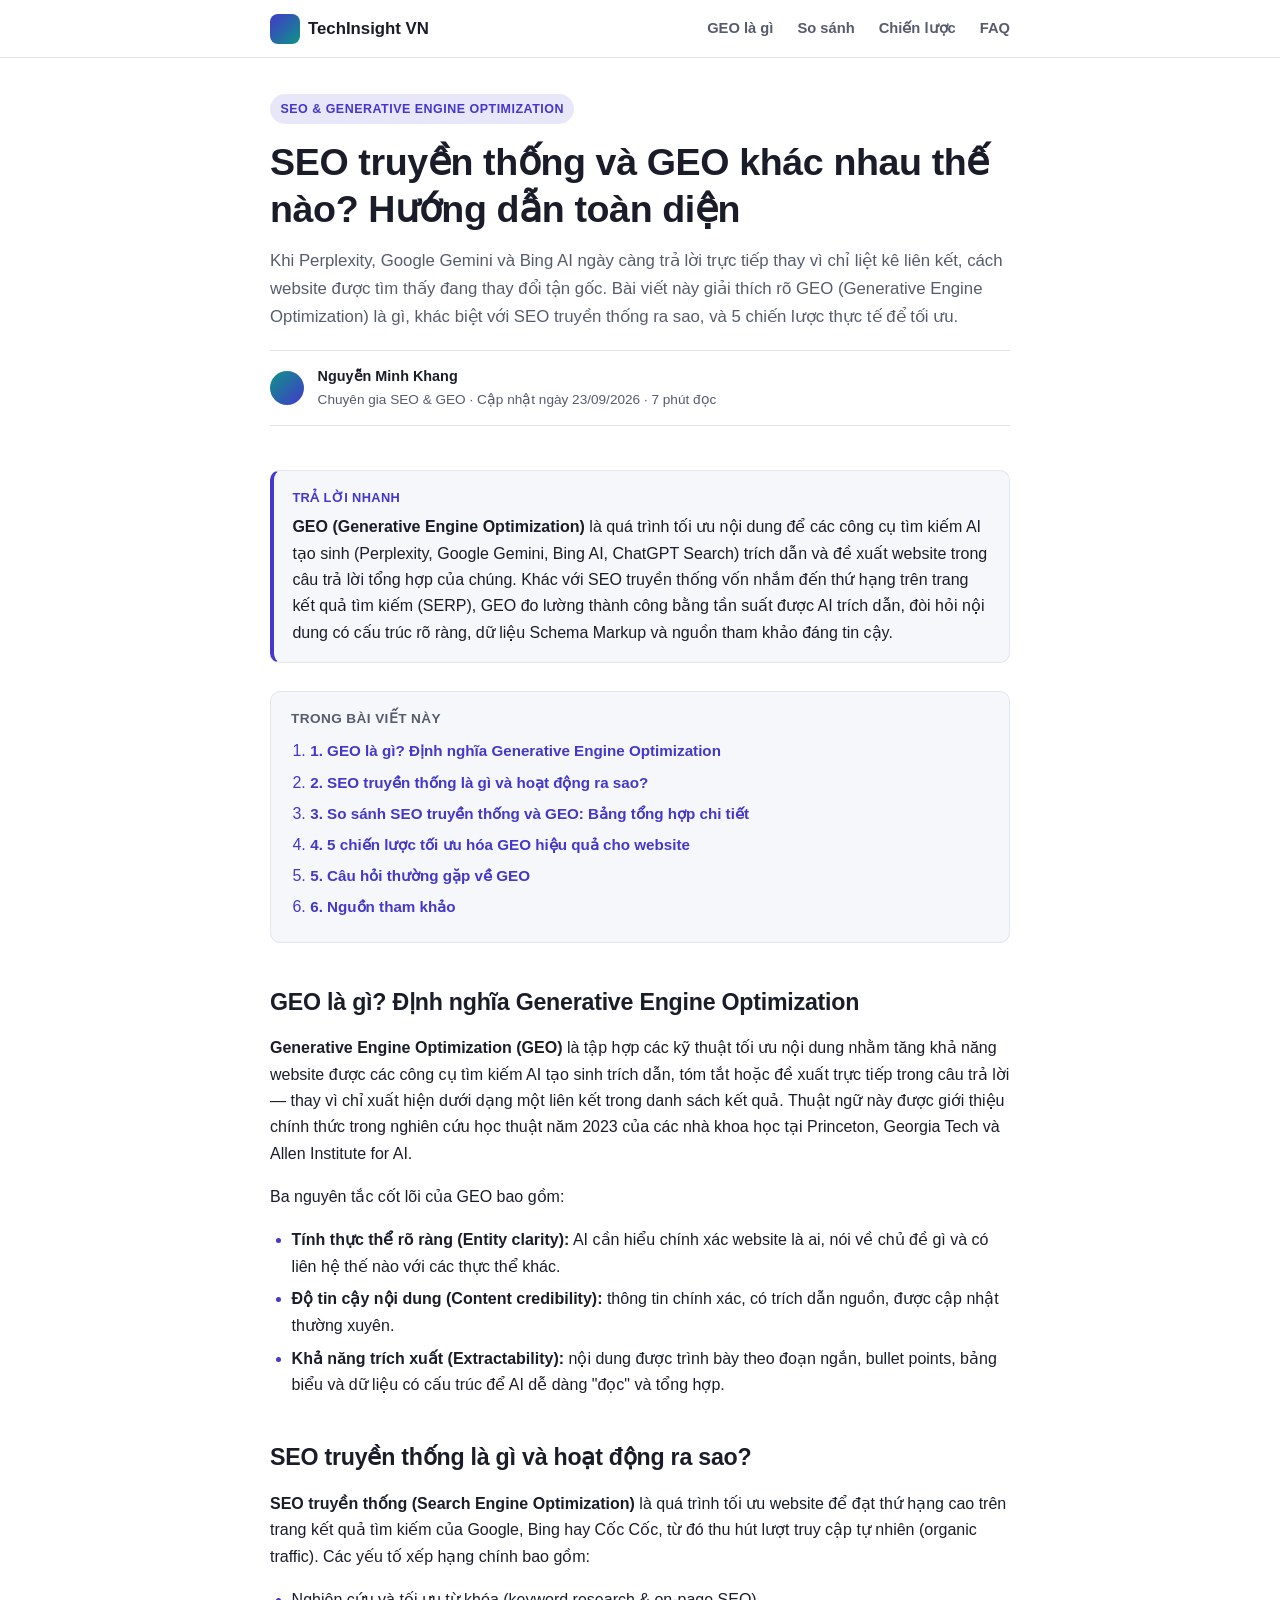
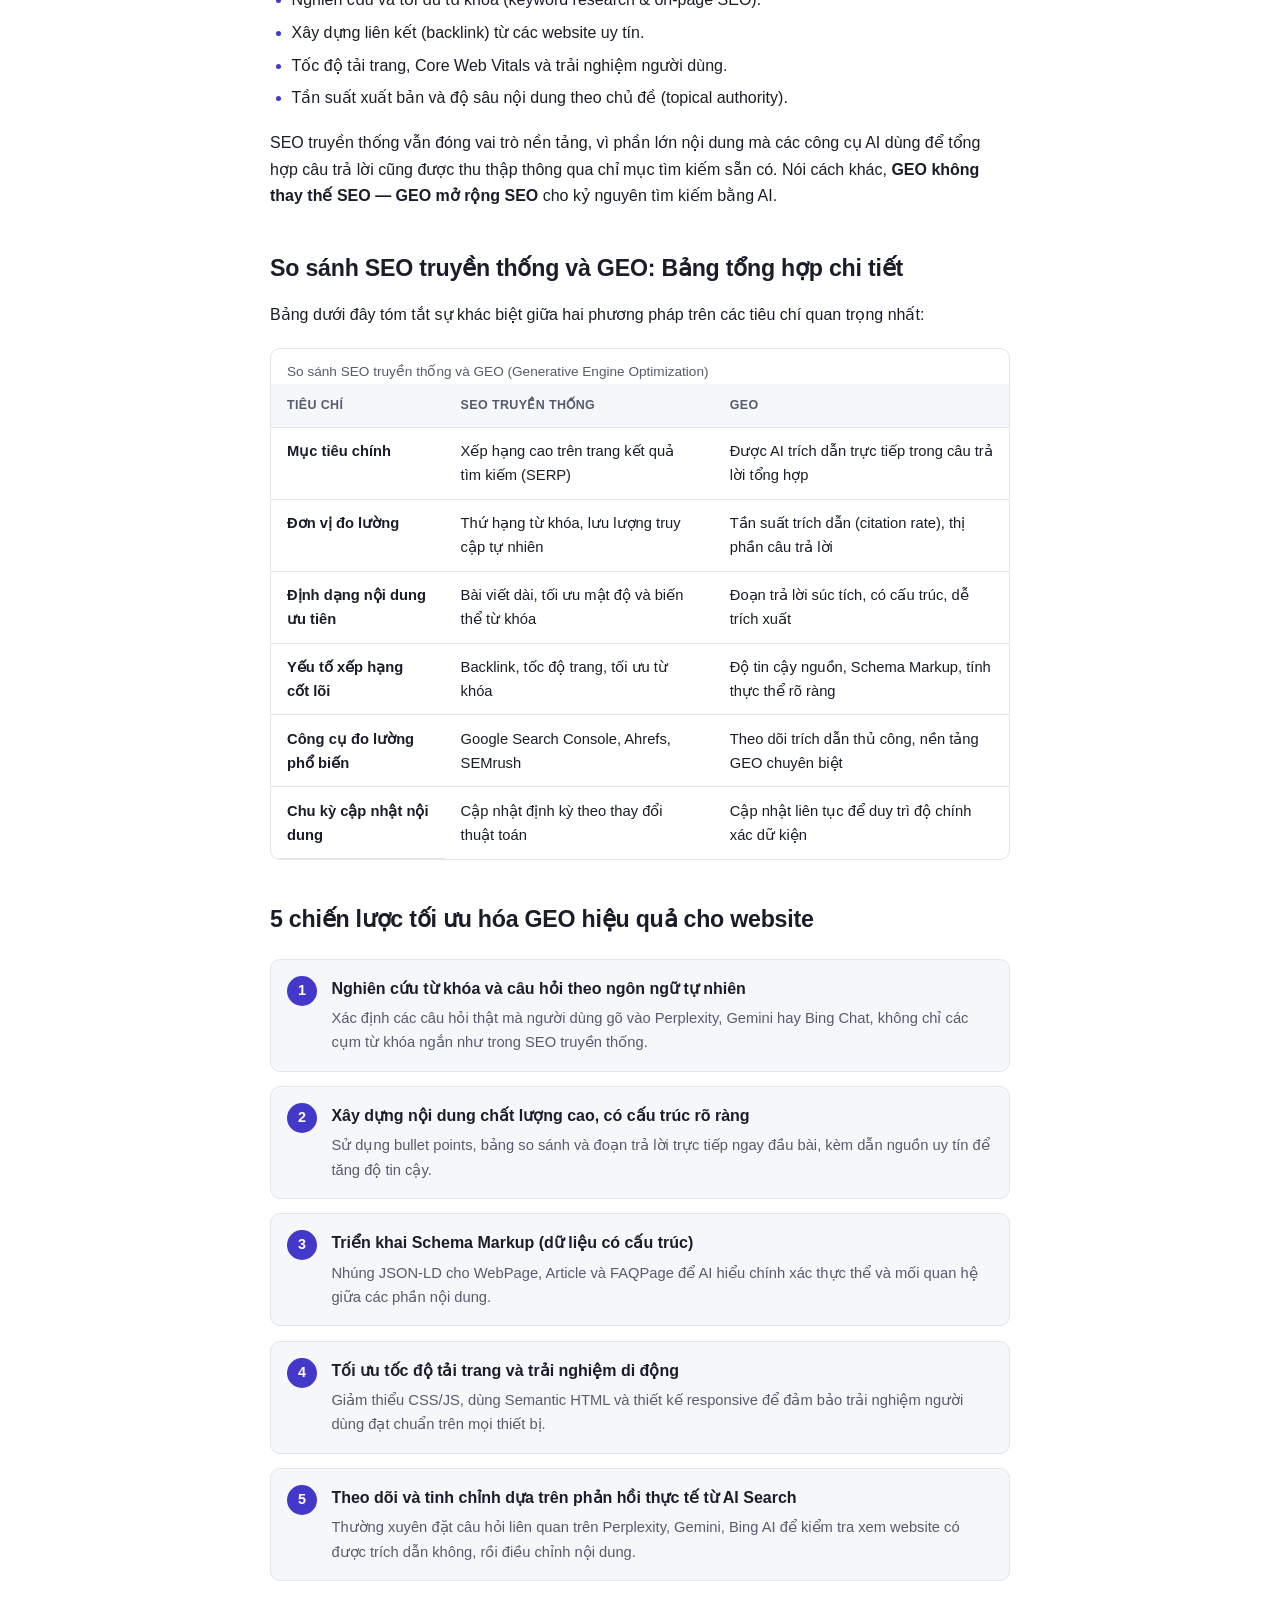
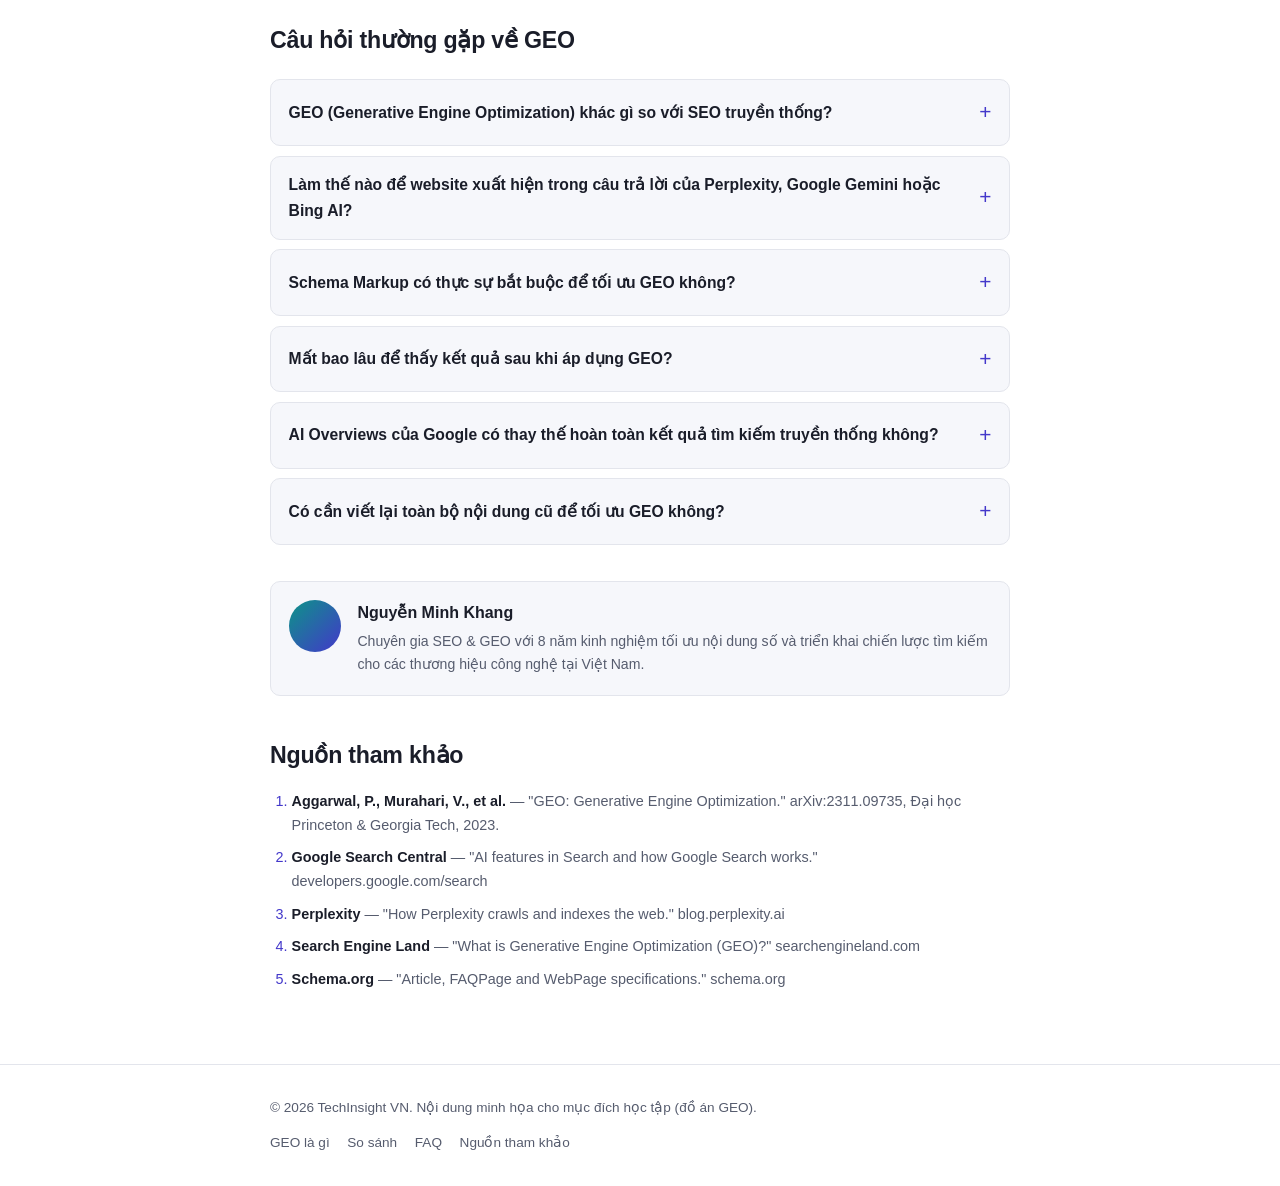
==== index.html @ 2c38b17e "Add GEO-optimized landing page comparing traditional SEO vs GEO Static HTML/CSS/JS blog page with We" ====
<!doctype html>
<html lang="vi">
<head>
<meta charset="UTF-8" />
<meta name="viewport" content="width=device-width, initial-scale=1" />
<title>SEO truyền thống và GEO khác nhau thế nào? Hướng dẫn toàn diện | TechInsight VN</title>
<meta name="description" content="Phân biệt SEO truyền thống và GEO (Generative Engine Optimization): định nghĩa, bảng so sánh chi tiết, 5 chiến lược tối ưu để website được Perplexity, Google Gemini và Bing AI trích dẫn." />
<link rel="canonical" href="https://your-domain.example/" />
<meta name="robots" content="index, follow, max-image-preview:large" />
<meta name="author" content="Nguyễn Minh Khang" />

<!-- Open Graph / Social -->
<meta property="og:type" content="article" />
<meta property="og:title" content="SEO truyền thống và GEO khác nhau thế nào? Hướng dẫn toàn diện" />
<meta property="og:description" content="Định nghĩa GEO, bảng so sánh với SEO truyền thống và 5 chiến lược tối ưu để AI Search trích dẫn website của bạn." />
<meta property="og:url" content="https://your-domain.example/" />
<meta property="og:site_name" content="TechInsight VN" />
<meta property="og:locale" content="vi_VN" />
<meta name="twitter:card" content="summary_large_image" />

<link rel="icon" href="data:image/svg+xml,%3Csvg xmlns='http://www.w3.org/2000/svg' viewBox='0 0 32 32'%3E%3Crect width='32' height='32' rx='8' fill='%234338ca'/%3E%3Ctext x='16' y='22' font-size='16' font-family='Arial' fill='white' text-anchor='middle'%3EG%3C/text%3E%3C/svg%3E" />
<link rel="stylesheet" href="css/style.css" />

<!-- ============================================================
     JSON-LD Structured Data — WebPage + Article + FAQPage
     Giúp AI Search (Perplexity, Gemini, Bing AI) hiểu rõ thực thể
     (Entity) và mối quan hệ giữa các nội dung trên trang.
     ============================================================ -->
<script type="application/ld+json">
{
  "@context": "https://schema.org",
  "@graph": [
    {
      "@type": "WebSite",
      "@id": "https://your-domain.example/#website",
      "url": "https://your-domain.example/",
      "name": "TechInsight VN",
      "inLanguage": "vi-VN"
    },
    {
      "@type": "Organization",
      "@id": "https://your-domain.example/#organization",
      "name": "TechInsight VN",
      "url": "https://your-domain.example/",
      "logo": {
        "@type": "ImageObject",
        "url": "https://your-domain.example/favicon.svg"
      }
    },
    {
      "@type": "Person",
      "@id": "https://your-domain.example/#author-nguyenminhkhang",
      "name": "Nguyễn Minh Khang",
      "jobTitle": "Chuyên gia SEO & GEO",
      "description": "8 năm kinh nghiệm tối ưu nội dung số và triển khai chiến lược tìm kiếm cho các thương hiệu công nghệ tại Việt Nam."
    },
    {
      "@type": "WebPage",
      "@id": "https://your-domain.example/#webpage",
      "url": "https://your-domain.example/",
      "name": "SEO truyền thống và GEO khác nhau thế nào? Hướng dẫn toàn diện",
      "description": "Phân biệt SEO truyền thống và GEO (Generative Engine Optimization): định nghĩa, bảng so sánh chi tiết, 5 chiến lược tối ưu để website được AI Search trích dẫn.",
      "isPartOf": { "@id": "https://your-domain.example/#website" },
      "primaryImageOfPage": { "@id": "https://your-domain.example/#hero-image" },
      "datePublished": "2026-09-23",
      "dateModified": "2026-09-23",
      "inLanguage": "vi-VN",
      "breadcrumb": { "@id": "https://your-domain.example/#breadcrumb" }
    },
    {
      "@type": "BreadcrumbList",
      "@id": "https://your-domain.example/#breadcrumb",
      "itemListElement": [
        {
          "@type": "ListItem",
          "position": 1,
          "name": "Trang chủ",
          "item": "https://your-domain.example/"
        },
        {
          "@type": "ListItem",
          "position": 2,
          "name": "Blog",
          "item": "https://your-domain.example/#blog"
        },
        {
          "@type": "ListItem",
          "position": 3,
          "name": "SEO truyền thống và GEO khác nhau thế nào?"
        }
      ]
    },
    {
      "@type": "Article",
      "@id": "https://your-domain.example/#article",
      "headline": "SEO truyền thống và GEO khác nhau thế nào? Hướng dẫn toàn diện",
      "description": "Phân biệt SEO truyền thống và GEO (Generative Engine Optimization): định nghĩa, bảng so sánh chi tiết, 5 chiến lược tối ưu để website được AI Search trích dẫn.",
      "articleSection": "SEO & Generative Engine Optimization",
      "wordCount": 1450,
      "datePublished": "2026-09-23",
      "dateModified": "2026-09-23",
      "inLanguage": "vi-VN",
      "mainEntityOfPage": { "@id": "https://your-domain.example/#webpage" },
      "author": { "@id": "https://your-domain.example/#author-nguyenminhkhang" },
      "publisher": { "@id": "https://your-domain.example/#organization" },
      "keywords": [
        "GEO là gì",
        "Generative Engine Optimization",
        "SEO truyền thống",
        "tối ưu hóa AI Search",
        "Perplexity SEO",
        "Google Gemini",
        "Bing AI",
        "Schema Markup"
      ]
    },
    {
      "@type": "FAQPage",
      "@id": "https://your-domain.example/#faq",
      "mainEntity": [
        {
          "@type": "Question",
          "name": "GEO (Generative Engine Optimization) khác gì so với SEO truyền thống?",
          "acceptedAnswer": {
            "@type": "Answer",
            "text": "SEO truyền thống tối ưu để website xếp hạng cao trên trang kết quả tìm kiếm (SERP) và thu hút lượt click, trong khi GEO tối ưu để nội dung được các công cụ AI như Perplexity, Google Gemini hay Bing AI trích dẫn trực tiếp trong câu trả lời tổng hợp. GEO chú trọng vào độ chính xác, tính thực thể (Entity) rõ ràng, dữ liệu có cấu trúc (Schema Markup) và khả năng được trích xuất theo từng đoạn nội dung, thay vì chỉ tối ưu từ khóa và backlink như SEO truyền thống."
          }
        },
        {
          "@type": "Question",
          "name": "Làm thế nào để website xuất hiện trong câu trả lời của Perplexity, Google Gemini hoặc Bing AI?",
          "acceptedAnswer": {
            "@type": "Answer",
            "text": "Để được AI Search trích dẫn, website cần: (1) viết nội dung trả lời trực tiếp câu hỏi ngay từ đoạn đầu, (2) cấu trúc dữ liệu bằng Schema Markup (JSON-LD) như Article và FAQPage, (3) trình bày thông tin rõ ràng bằng bullet points và bảng so sánh, (4) trích dẫn nguồn uy tín để tăng độ tin cậy, và (5) cho phép các bot AI như GPTBot, PerplexityBot, ClaudeBot thu thập dữ liệu thông qua tệp robots.txt."
          }
        },
        {
          "@type": "Question",
          "name": "Schema Markup có thực sự bắt buộc để tối ưu GEO không?",
          "acceptedAnswer": {
            "@type": "Answer",
            "text": "Schema Markup không phải là điều kiện bắt buộc tuyệt đối, nhưng gần như không thể thiếu trong thực tế. Dữ liệu có cấu trúc giúp AI hiểu chính xác thực thể (Entity), mối quan hệ giữa các phần nội dung và ngữ cảnh của trang, từ đó tăng đáng kể khả năng nội dung được trích xuất chính xác và trích dẫn đúng nguồn."
          }
        },
        {
          "@type": "Question",
          "name": "Mất bao lâu để thấy kết quả sau khi áp dụng GEO?",
          "acceptedAnswer": {
            "@type": "Answer",
            "text": "Thời gian thấy kết quả phụ thuộc vào tần suất crawl của từng công cụ AI, thường dao động từ vài ngày đến vài tuần đối với các trang mới triển khai Schema Markup và nội dung có cấu trúc. Khác với SEO truyền thống vốn cần nhiều tháng để lên thứ hạng, một số công cụ AI Search có thể phản ánh nội dung mới nhanh hơn nếu trang được crawl thường xuyên và có độ tin cậy cao."
          }
        },
        {
          "@type": "Question",
          "name": "AI Overviews của Google có thay thế hoàn toàn kết quả tìm kiếm truyền thống không?",
          "acceptedAnswer": {
            "@type": "Answer",
            "text": "Chưa hoàn toàn. AI Overviews hiển thị câu trả lời tổng hợp ở đầu trang kết quả nhưng vẫn giữ danh sách kết quả tìm kiếm truyền thống bên dưới. Vì vậy, chiến lược tối ưu bền vững nhất hiện nay là kết hợp song song cả SEO truyền thống và GEO, thay vì chỉ tập trung vào một phương pháp duy nhất."
          }
        },
        {
          "@type": "Question",
          "name": "Có cần viết lại toàn bộ nội dung cũ để tối ưu GEO không?",
          "acceptedAnswer": {
            "@type": "Answer",
            "text": "Không nhất thiết phải viết lại toàn bộ. Bước đầu tiên nên là bổ sung Schema Markup, chèn đoạn trả lời trực tiếp (answer-first paragraph) ngay sau tiêu đề, và cấu trúc lại nội dung bằng bullet points, bảng biểu và phần Nguồn tham khảo. Việc viết lại toàn diện chỉ cần thiết với những bài viết thiếu dữ kiện cụ thể hoặc không có nguồn trích dẫn rõ ràng."
          }
        }
      ]
    }
  ]
}
</script>
</head>
<body>
<a class="skip-link" href="#main-content">Bỏ qua để đến nội dung chính</a>
<div class="progress-bar" aria-hidden="true"></div>

<header class="site-header">
  <div class="wrap">
    <a class="brand" href="#top">
      <span class="brand-mark" aria-hidden="true"></span>
      TechInsight VN
    </a>
    <nav class="site-nav" aria-label="Điều hướng chính">
      <a href="#geo-la-gi">GEO là gì</a>
      <a href="#so-sanh">So sánh</a>
      <a href="#chien-luoc">Chiến lược</a>
      <a href="#faq">FAQ</a>
    </nav>
  </div>
</header>

<main id="main-content">
  <div class="wrap">
    <article id="top">
      <header class="article-hero">
        <span class="eyebrow">SEO &amp; Generative Engine Optimization</span>
        <h1>SEO truyền thống và GEO khác nhau thế nào? Hướng dẫn toàn diện</h1>
        <p class="deck">
          Khi Perplexity, Google Gemini và Bing AI ngày càng trả lời trực tiếp thay vì chỉ liệt kê
          liên kết, cách website được tìm thấy đang thay đổi tận gốc. Bài viết này giải thích rõ
          GEO (Generative Engine Optimization) là gì, khác biệt với SEO truyền thống ra sao, và 5
          chiến lược thực tế để tối ưu.
        </p>
        <div class="meta-row">
          <span class="avatar" aria-hidden="true"></span>
          <span class="meta-author">
            <strong>Nguyễn Minh Khang</strong>
            Chuyên gia SEO &amp; GEO · Cập nhật ngày 23/09/2026 · 7 phút đọc
          </span>
        </div>
      </header>

      <div class="answer-box">
        <span class="answer-label">Trả lời nhanh</span>
        <p>
          <strong>GEO (Generative Engine Optimization)</strong> là quá trình tối ưu nội dung để
          các công cụ tìm kiếm AI tạo sinh (Perplexity, Google Gemini, Bing AI, ChatGPT Search)
          trích dẫn và đề xuất website trong câu trả lời tổng hợp của chúng. Khác với SEO truyền
          thống vốn nhắm đến thứ hạng trên trang kết quả tìm kiếm (SERP), GEO đo lường thành công
          bằng tần suất được AI trích dẫn, đòi hỏi nội dung có cấu trúc rõ ràng, dữ liệu Schema
          Markup và nguồn tham khảo đáng tin cậy.
        </p>
      </div>

      <nav class="toc" aria-label="Mục lục bài viết">
        <p>Trong bài viết này</p>
        <ol>
          <li><a href="#geo-la-gi">1. GEO là gì? Định nghĩa Generative Engine Optimization</a></li>
          <li><a href="#seo-truyen-thong">2. SEO truyền thống là gì và hoạt động ra sao?</a></li>
          <li><a href="#so-sanh">3. So sánh SEO truyền thống và GEO: Bảng tổng hợp chi tiết</a></li>
          <li><a href="#chien-luoc">4. 5 chiến lược tối ưu hóa GEO hiệu quả cho website</a></li>
          <li><a href="#faq">5. Câu hỏi thường gặp về GEO</a></li>
          <li><a href="#nguon-tham-khao">6. Nguồn tham khảo</a></li>
        </ol>
      </nav>

      <section id="geo-la-gi">
        <h2>GEO là gì? Định nghĩa Generative Engine Optimization</h2>
        <p>
          <strong>Generative Engine Optimization (GEO)</strong> là tập hợp các kỹ thuật tối ưu nội
          dung nhằm tăng khả năng website được các công cụ tìm kiếm AI tạo sinh trích dẫn, tóm tắt
          hoặc đề xuất trực tiếp trong câu trả lời — thay vì chỉ xuất hiện dưới dạng một liên kết
          trong danh sách kết quả. Thuật ngữ này được giới thiệu chính thức trong nghiên cứu học
          thuật năm 2023 của các nhà khoa học tại Princeton, Georgia Tech và Allen Institute for
          AI.
        </p>
        <p>Ba nguyên tắc cốt lõi của GEO bao gồm:</p>
        <ul>
          <li>
            <strong>Tính thực thể rõ ràng (Entity clarity):</strong> AI cần hiểu chính xác website
            là ai, nói về chủ đề gì và có liên hệ thế nào với các thực thể khác.
          </li>
          <li>
            <strong>Độ tin cậy nội dung (Content credibility):</strong> thông tin chính xác, có
            trích dẫn nguồn, được cập nhật thường xuyên.
          </li>
          <li>
            <strong>Khả năng trích xuất (Extractability):</strong> nội dung được trình bày theo
            đoạn ngắn, bullet points, bảng biểu và dữ liệu có cấu trúc để AI dễ dàng "đọc" và tổng
            hợp.
          </li>
        </ul>
      </section>

      <section id="seo-truyen-thong">
        <h2>SEO truyền thống là gì và hoạt động ra sao?</h2>
        <p>
          <strong>SEO truyền thống (Search Engine Optimization)</strong> là quá trình tối ưu
          website để đạt thứ hạng cao trên trang kết quả tìm kiếm của Google, Bing hay Cốc Cốc,
          từ đó thu hút lượt truy cập tự nhiên (organic traffic). Các yếu tố xếp hạng chính bao
          gồm:
        </p>
        <ul>
          <li>Nghiên cứu và tối ưu từ khóa (keyword research &amp; on-page SEO).</li>
          <li>Xây dựng liên kết (backlink) từ các website uy tín.</li>
          <li>Tốc độ tải trang, Core Web Vitals và trải nghiệm người dùng.</li>
          <li>Tần suất xuất bản và độ sâu nội dung theo chủ đề (topical authority).</li>
        </ul>
        <p>
          SEO truyền thống vẫn đóng vai trò nền tảng, vì phần lớn nội dung mà các công cụ AI dùng
          để tổng hợp câu trả lời cũng được thu thập thông qua chỉ mục tìm kiếm sẵn có. Nói cách
          khác, <strong>GEO không thay thế SEO — GEO mở rộng SEO</strong> cho kỷ nguyên tìm kiếm
          bằng AI.
        </p>
      </section>

      <section id="so-sanh">
        <h2>So sánh SEO truyền thống và GEO: Bảng tổng hợp chi tiết</h2>
        <p>Bảng dưới đây tóm tắt sự khác biệt giữa hai phương pháp trên các tiêu chí quan trọng nhất:</p>
        <div class="table-wrap">
          <table>
            <caption>So sánh SEO truyền thống và GEO (Generative Engine Optimization)</caption>
            <thead>
              <tr>
                <th scope="col">Tiêu chí</th>
                <th scope="col">SEO truyền thống</th>
                <th scope="col">GEO</th>
              </tr>
            </thead>
            <tbody>
              <tr>
                <th scope="row">Mục tiêu chính</th>
                <td>Xếp hạng cao trên trang kết quả tìm kiếm (SERP)</td>
                <td>Được AI trích dẫn trực tiếp trong câu trả lời tổng hợp</td>
              </tr>
              <tr>
                <th scope="row">Đơn vị đo lường</th>
                <td>Thứ hạng từ khóa, lưu lượng truy cập tự nhiên</td>
                <td>Tần suất trích dẫn (citation rate), thị phần câu trả lời</td>
              </tr>
              <tr>
                <th scope="row">Định dạng nội dung ưu tiên</th>
                <td>Bài viết dài, tối ưu mật độ và biến thể từ khóa</td>
                <td>Đoạn trả lời súc tích, có cấu trúc, dễ trích xuất</td>
              </tr>
              <tr>
                <th scope="row">Yếu tố xếp hạng cốt lõi</th>
                <td>Backlink, tốc độ trang, tối ưu từ khóa</td>
                <td>Độ tin cậy nguồn, Schema Markup, tính thực thể rõ ràng</td>
              </tr>
              <tr>
                <th scope="row">Công cụ đo lường phổ biến</th>
                <td>Google Search Console, Ahrefs, SEMrush</td>
                <td>Theo dõi trích dẫn thủ công, nền tảng GEO chuyên biệt</td>
              </tr>
              <tr>
                <th scope="row">Chu kỳ cập nhật nội dung</th>
                <td>Cập nhật định kỳ theo thay đổi thuật toán</td>
                <td>Cập nhật liên tục để duy trì độ chính xác dữ kiện</td>
              </tr>
            </tbody>
          </table>
        </div>
      </section>

      <section id="chien-luoc">
        <h2>5 chiến lược tối ưu hóa GEO hiệu quả cho website</h2>
        <ol class="strategy-list">
          <li>
            <span class="strategy-num" aria-hidden="true">1</span>
            <div>
              <h3>Nghiên cứu từ khóa và câu hỏi theo ngôn ngữ tự nhiên</h3>
              <p>Xác định các câu hỏi thật mà người dùng gõ vào Perplexity, Gemini hay Bing Chat, không chỉ các cụm từ khóa ngắn như trong SEO truyền thống.</p>
            </div>
          </li>
          <li>
            <span class="strategy-num" aria-hidden="true">2</span>
            <div>
              <h3>Xây dựng nội dung chất lượng cao, có cấu trúc rõ ràng</h3>
              <p>Sử dụng bullet points, bảng so sánh và đoạn trả lời trực tiếp ngay đầu bài, kèm dẫn nguồn uy tín để tăng độ tin cậy.</p>
            </div>
          </li>
          <li>
            <span class="strategy-num" aria-hidden="true">3</span>
            <div>
              <h3>Triển khai Schema Markup (dữ liệu có cấu trúc)</h3>
              <p>Nhúng JSON-LD cho WebPage, Article và FAQPage để AI hiểu chính xác thực thể và mối quan hệ giữa các phần nội dung.</p>
            </div>
          </li>
          <li>
            <span class="strategy-num" aria-hidden="true">4</span>
            <div>
              <h3>Tối ưu tốc độ tải trang và trải nghiệm di động</h3>
              <p>Giảm thiểu CSS/JS, dùng Semantic HTML và thiết kế responsive để đảm bảo trải nghiệm người dùng đạt chuẩn trên mọi thiết bị.</p>
            </div>
          </li>
          <li>
            <span class="strategy-num" aria-hidden="true">5</span>
            <div>
              <h3>Theo dõi và tinh chỉnh dựa trên phản hồi thực tế từ AI Search</h3>
              <p>Thường xuyên đặt câu hỏi liên quan trên Perplexity, Gemini, Bing AI để kiểm tra xem website có được trích dẫn không, rồi điều chỉnh nội dung.</p>
            </div>
          </li>
        </ol>
      </section>

      <section id="faq" aria-labelledby="faq-heading">
        <h2 id="faq-heading">Câu hỏi thường gặp về GEO</h2>
        <div class="faq-list">
          <details class="faq-item">
            <summary>GEO (Generative Engine Optimization) khác gì so với SEO truyền thống?</summary>
            <div class="faq-answer">
              <p>SEO truyền thống tối ưu để website xếp hạng cao trên trang kết quả tìm kiếm (SERP) và thu hút lượt click, trong khi GEO tối ưu để nội dung được các công cụ AI như Perplexity, Google Gemini hay Bing AI trích dẫn trực tiếp trong câu trả lời tổng hợp. GEO chú trọng vào độ chính xác, tính thực thể rõ ràng, dữ liệu có cấu trúc (Schema Markup) và khả năng được trích xuất theo từng đoạn nội dung, thay vì chỉ tối ưu từ khóa và backlink như SEO truyền thống.</p>
            </div>
          </details>
          <details class="faq-item">
            <summary>Làm thế nào để website xuất hiện trong câu trả lời của Perplexity, Google Gemini hoặc Bing AI?</summary>
            <div class="faq-answer">
              <p>Để được AI Search trích dẫn, website cần: (1) viết nội dung trả lời trực tiếp câu hỏi ngay từ đoạn đầu, (2) cấu trúc dữ liệu bằng Schema Markup (JSON-LD) như Article và FAQPage, (3) trình bày thông tin rõ ràng bằng bullet points và bảng so sánh, (4) trích dẫn nguồn uy tín để tăng độ tin cậy, và (5) cho phép các bot AI như GPTBot, PerplexityBot, ClaudeBot thu thập dữ liệu thông qua tệp robots.txt.</p>
            </div>
          </details>
          <details class="faq-item">
            <summary>Schema Markup có thực sự bắt buộc để tối ưu GEO không?</summary>
            <div class="faq-answer">
              <p>Schema Markup không phải là điều kiện bắt buộc tuyệt đối, nhưng gần như không thể thiếu trong thực tế. Dữ liệu có cấu trúc giúp AI hiểu chính xác thực thể, mối quan hệ giữa các phần nội dung và ngữ cảnh của trang, từ đó tăng đáng kể khả năng nội dung được trích xuất chính xác và trích dẫn đúng nguồn.</p>
            </div>
          </details>
          <details class="faq-item">
            <summary>Mất bao lâu để thấy kết quả sau khi áp dụng GEO?</summary>
            <div class="faq-answer">
              <p>Thời gian thấy kết quả phụ thuộc vào tần suất crawl của từng công cụ AI, thường dao động từ vài ngày đến vài tuần đối với các trang mới triển khai Schema Markup và nội dung có cấu trúc. Khác với SEO truyền thống vốn cần nhiều tháng để lên thứ hạng, một số công cụ AI Search có thể phản ánh nội dung mới nhanh hơn nếu trang được crawl thường xuyên và có độ tin cậy cao.</p>
            </div>
          </details>
          <details class="faq-item">
            <summary>AI Overviews của Google có thay thế hoàn toàn kết quả tìm kiếm truyền thống không?</summary>
            <div class="faq-answer">
              <p>Chưa hoàn toàn. AI Overviews hiển thị câu trả lời tổng hợp ở đầu trang kết quả nhưng vẫn giữ danh sách kết quả tìm kiếm truyền thống bên dưới. Vì vậy, chiến lược tối ưu bền vững nhất hiện nay là kết hợp song song cả SEO truyền thống và GEO, thay vì chỉ tập trung vào một phương pháp duy nhất.</p>
            </div>
          </details>
          <details class="faq-item">
            <summary>Có cần viết lại toàn bộ nội dung cũ để tối ưu GEO không?</summary>
            <div class="faq-answer">
              <p>Không nhất thiết phải viết lại toàn bộ. Bước đầu tiên nên là bổ sung Schema Markup, chèn đoạn trả lời trực tiếp ngay sau tiêu đề, và cấu trúc lại nội dung bằng bullet points, bảng biểu và phần Nguồn tham khảo. Việc viết lại toàn diện chỉ cần thiết với những bài viết thiếu dữ kiện cụ thể hoặc không có nguồn trích dẫn rõ ràng.</p>
            </div>
          </details>
        </div>
      </section>

      <div class="author-box">
        <span class="avatar" aria-hidden="true"></span>
        <div>
          <h3>Nguyễn Minh Khang</h3>
          <p>Chuyên gia SEO &amp; GEO với 8 năm kinh nghiệm tối ưu nội dung số và triển khai chiến lược tìm kiếm cho các thương hiệu công nghệ tại Việt Nam.</p>
        </div>
      </div>

      <section id="nguon-tham-khao" aria-labelledby="nguon-heading">
        <h2 id="nguon-heading">Nguồn tham khảo</h2>
        <ol class="references">
          <li>
            <cite>Aggarwal, P., Murahari, V., et al.</cite> — "GEO: Generative Engine Optimization." arXiv:2311.09735, Đại học Princeton &amp; Georgia Tech, 2023.
          </li>
          <li>
            <cite>Google Search Central</cite> — "AI features in Search and how Google Search works." developers.google.com/search
          </li>
          <li>
            <cite>Perplexity</cite> — "How Perplexity crawls and indexes the web." blog.perplexity.ai
          </li>
          <li>
            <cite>Search Engine Land</cite> — "What is Generative Engine Optimization (GEO)?" searchengineland.com
          </li>
          <li>
            <cite>Schema.org</cite> — "Article, FAQPage and WebPage specifications." schema.org
          </li>
        </ol>
      </section>
    </article>
  </div>
</main>

<footer class="site-footer">
  <div class="wrap">
    <span>© 2026 TechInsight VN. Nội dung minh họa cho mục đích học tập (đồ án GEO).</span>
    <nav aria-label="Điều hướng chân trang">
      <a href="#geo-la-gi">GEO là gì</a>
      <a href="#so-sanh">So sánh</a>
      <a href="#faq">FAQ</a>
      <a href="#nguon-tham-khao">Nguồn tham khảo</a>
    </nav>
  </div>
</footer>

<button class="back-to-top" type="button" aria-label="Lên đầu trang">↑</button>

<script src="js/main.js" defer></script>
</body>
</html>
---- css/style.css ----
/* =========================================================
   TechInsight VN — GEO-optimized blog article stylesheet
   Mobile-first, dependency-free, semantic-first CSS.
   ========================================================= */

:root {
  --color-bg: #ffffff;
  --color-bg-alt: #f6f7fb;
  --color-text: #1a1d29;
  --color-text-muted: #565c6e;
  --color-border: #e3e5ec;
  --color-primary: #4338ca;
  --color-primary-dark: #312a94;
  --color-accent: #0d9488;
  --color-code-bg: #f1f0fb;
  --radius: 10px;
  --max-width: 780px;
  --font-sans: -apple-system, "Segoe UI", Roboto, "Helvetica Neue", Arial,
    "Noto Sans", sans-serif;
}

@media (prefers-color-scheme: dark) {
  :root {
    --color-bg: #101218;
    --color-bg-alt: #171a23;
    --color-text: #e9eaf1;
    --color-text-muted: #a4a8b8;
    --color-border: #2a2e3b;
    --color-primary: #8b7ffb;
    --color-primary-dark: #a79bff;
    --color-accent: #2dd4bf;
    --color-code-bg: #1c1f2c;
  }
}

* {
  box-sizing: border-box;
}

html {
  scroll-behavior: smooth;
}

body {
  margin: 0;
  font-family: var(--font-sans);
  background: var(--color-bg);
  color: var(--color-text);
  line-height: 1.65;
  -webkit-font-smoothing: antialiased;
}

img,
svg {
  max-width: 100%;
  display: block;
}

a {
  color: var(--color-primary);
  text-decoration-thickness: 1.5px;
}

a:hover {
  color: var(--color-primary-dark);
}

.skip-link {
  position: absolute;
  left: -999px;
  top: 0;
  background: var(--color-primary);
  color: #fff;
  padding: 0.6rem 1rem;
  z-index: 100;
  border-radius: 0 0 var(--radius) 0;
}

.skip-link:focus {
  left: 0;
}

/* ---------- Layout helpers ---------- */
.wrap {
  max-width: var(--max-width);
  margin: 0 auto;
  padding: 0 1.25rem;
}

/* ---------- Header / Nav ---------- */
.site-header {
  border-bottom: 1px solid var(--color-border);
  position: sticky;
  top: 0;
  background: var(--color-bg);
  z-index: 50;
}

.site-header .wrap {
  display: flex;
  align-items: center;
  justify-content: space-between;
  padding-top: 0.85rem;
  padding-bottom: 0.85rem;
  gap: 1rem;
}

.brand {
  display: flex;
  align-items: center;
  gap: 0.5rem;
  font-weight: 800;
  font-size: 1.05rem;
  color: var(--color-text);
  text-decoration: none;
}

.brand-mark {
  width: 30px;
  height: 30px;
  border-radius: 8px;
  background: linear-gradient(135deg, var(--color-primary), var(--color-accent));
  flex-shrink: 0;
}

.site-nav {
  display: none;
}

.site-nav a {
  color: var(--color-text-muted);
  text-decoration: none;
  font-size: 0.92rem;
  font-weight: 600;
}

.site-nav a:hover {
  color: var(--color-primary);
}

@media (min-width: 720px) {
  .site-nav {
    display: flex;
    gap: 1.5rem;
  }
}

/* ---------- Article header ---------- */
.article-hero {
  padding: 2.25rem 0 1.25rem;
}

.eyebrow {
  display: inline-block;
  color: var(--color-primary);
  background: color-mix(in srgb, var(--color-primary) 12%, transparent);
  font-weight: 700;
  font-size: 0.78rem;
  letter-spacing: 0.04em;
  text-transform: uppercase;
  padding: 0.3rem 0.65rem;
  border-radius: 999px;
  margin-bottom: 0.9rem;
}

h1 {
  font-size: 1.85rem;
  line-height: 1.25;
  margin: 0 0 0.9rem;
  letter-spacing: -0.01em;
}

@media (min-width: 640px) {
  h1 {
    font-size: 2.35rem;
  }
}

.deck {
  font-size: 1.05rem;
  color: var(--color-text-muted);
  margin: 0 0 1.25rem;
}

.meta-row {
  display: flex;
  flex-wrap: wrap;
  align-items: center;
  gap: 0.85rem;
  font-size: 0.85rem;
  color: var(--color-text-muted);
  border-top: 1px solid var(--color-border);
  border-bottom: 1px solid var(--color-border);
  padding: 0.85rem 0;
}

.avatar {
  width: 34px;
  height: 34px;
  border-radius: 50%;
  background: linear-gradient(135deg, var(--color-accent), var(--color-primary));
  flex-shrink: 0;
}

.meta-author strong {
  color: var(--color-text);
  display: block;
  font-size: 0.9rem;
}

/* ---------- Answer box (direct-answer summary for AI extraction) ---------- */
.answer-box {
  background: var(--color-bg-alt);
  border: 1px solid var(--color-border);
  border-left: 4px solid var(--color-primary);
  border-radius: var(--radius);
  padding: 1rem 1.15rem;
  margin: 1.5rem 0;
}

.answer-box p {
  margin: 0;
}

.answer-box .answer-label {
  display: block;
  font-weight: 700;
  font-size: 0.8rem;
  text-transform: uppercase;
  letter-spacing: 0.03em;
  color: var(--color-primary);
  margin-bottom: 0.4rem;
}

/* ---------- Table of contents ---------- */
.toc {
  background: var(--color-bg-alt);
  border: 1px solid var(--color-border);
  border-radius: var(--radius);
  padding: 1rem 1.25rem;
  margin: 1.75rem 0;
}

.toc p {
  margin: 0 0 0.5rem;
  font-weight: 700;
  font-size: 0.85rem;
  text-transform: uppercase;
  letter-spacing: 0.03em;
  color: var(--color-text-muted);
}

.toc ol {
  margin: 0;
  padding-left: 1.2rem;
}

.toc li {
  margin: 0.3rem 0;
}

.toc a {
  text-decoration: none;
  font-weight: 600;
  font-size: 0.95rem;
}

/* ---------- Article body ---------- */
article {
  padding-bottom: 2rem;
}

h2 {
  font-size: 1.45rem;
  margin: 2.5rem 0 0.9rem;
  letter-spacing: -0.01em;
  scroll-margin-top: 5rem;
}

h3 {
  font-size: 1.15rem;
  margin: 1.75rem 0 0.6rem;
  scroll-margin-top: 5rem;
}

p {
  margin: 0 0 1.05rem;
}

ul,
ol {
  padding-left: 1.35rem;
  margin: 0 0 1.15rem;
}

li {
  margin: 0.4rem 0;
}

li::marker {
  color: var(--color-primary);
}

strong {
  color: var(--color-text);
}

blockquote {
  margin: 1.5rem 0;
  padding: 0.25rem 1.15rem;
  border-left: 4px solid var(--color-accent);
  color: var(--color-text-muted);
  font-style: italic;
}

code {
  background: var(--color-code-bg);
  padding: 0.15rem 0.4rem;
  border-radius: 5px;
  font-size: 0.9em;
}

/* ---------- Comparison table ---------- */
.table-wrap {
  overflow-x: auto;
  margin: 1.25rem 0 1.75rem;
  border: 1px solid var(--color-border);
  border-radius: var(--radius);
  -webkit-overflow-scrolling: touch;
}

table {
  border-collapse: collapse;
  width: 100%;
  min-width: 560px;
  font-size: 0.92rem;
}

caption {
  text-align: left;
  font-size: 0.85rem;
  color: var(--color-text-muted);
  padding: 0.75rem 1rem 0;
  caption-side: top;
}

th,
td {
  padding: 0.7rem 1rem;
  text-align: left;
  border-bottom: 1px solid var(--color-border);
  vertical-align: top;
}

thead th {
  background: var(--color-bg-alt);
  font-size: 0.78rem;
  text-transform: uppercase;
  letter-spacing: 0.03em;
  color: var(--color-text-muted);
}

tbody tr:last-child td {
  border-bottom: none;
}

tbody tr:hover {
  background: var(--color-bg-alt);
}

/* ---------- Strategy list / numbered cards ---------- */
.strategy-list {
  list-style: none;
  padding: 0;
  margin: 1.25rem 0;
  display: grid;
  gap: 0.9rem;
}

.strategy-list li {
  margin: 0;
  display: flex;
  gap: 0.9rem;
  padding: 1rem;
  background: var(--color-bg-alt);
  border: 1px solid var(--color-border);
  border-radius: var(--radius);
}

.strategy-num {
  flex-shrink: 0;
  width: 30px;
  height: 30px;
  border-radius: 50%;
  background: var(--color-primary);
  color: #fff;
  display: flex;
  align-items: center;
  justify-content: center;
  font-weight: 700;
  font-size: 0.9rem;
}

.strategy-list h3 {
  margin: 0 0 0.25rem;
  font-size: 1rem;
}

.strategy-list p {
  margin: 0;
  font-size: 0.92rem;
  color: var(--color-text-muted);
}

/* ---------- FAQ ---------- */
.faq-list {
  margin: 1.25rem 0;
  display: grid;
  gap: 0.6rem;
}

.faq-item {
  border: 1px solid var(--color-border);
  border-radius: var(--radius);
  background: var(--color-bg-alt);
  overflow: hidden;
}

.faq-item summary {
  cursor: pointer;
  list-style: none;
  padding: 0.95rem 1.1rem;
  font-weight: 700;
  font-size: 0.98rem;
  display: flex;
  align-items: center;
  justify-content: space-between;
  gap: 1rem;
}

.faq-item summary::-webkit-details-marker {
  display: none;
}

.faq-item summary::after {
  content: "+";
  font-size: 1.3rem;
  font-weight: 400;
  color: var(--color-primary);
  flex-shrink: 0;
  transition: transform 0.15s ease;
}

.faq-item[open] summary::after {
  transform: rotate(45deg);
}

.faq-item .faq-answer {
  padding: 0 1.1rem 1.1rem;
  color: var(--color-text-muted);
}

.faq-item .faq-answer p {
  margin: 0;
}

/* ---------- Author box ---------- */
.author-box {
  display: flex;
  gap: 1rem;
  align-items: flex-start;
  background: var(--color-bg-alt);
  border: 1px solid var(--color-border);
  border-radius: var(--radius);
  padding: 1.15rem;
  margin: 2.25rem 0;
}

.author-box .avatar {
  width: 52px;
  height: 52px;
}

.author-box h3 {
  margin: 0 0 0.2rem;
  font-size: 1rem;
}

.author-box p {
  margin: 0;
  font-size: 0.88rem;
  color: var(--color-text-muted);
}

/* ---------- References ---------- */
.references {
  margin: 1rem 0 0;
  padding-left: 1.35rem;
  font-size: 0.9rem;
  color: var(--color-text-muted);
}

.references li {
  margin: 0.55rem 0;
}

.references cite {
  font-style: normal;
  color: var(--color-text);
  font-weight: 600;
}

/* ---------- Footer ---------- */
.site-footer {
  border-top: 1px solid var(--color-border);
  padding: 2rem 0;
  margin-top: 2rem;
  color: var(--color-text-muted);
  font-size: 0.85rem;
}

.site-footer .wrap {
  display: flex;
  flex-wrap: wrap;
  gap: 0.75rem 1.5rem;
  justify-content: space-between;
  align-items: center;
}

.site-footer nav {
  display: flex;
  gap: 1.1rem;
  flex-wrap: wrap;
}

.site-footer a {
  color: var(--color-text-muted);
  text-decoration: none;
}

.site-footer a:hover {
  color: var(--color-primary);
}

/* ---------- Back to top ---------- */
.back-to-top {
  position: fixed;
  right: 1.1rem;
  bottom: 1.1rem;
  width: 44px;
  height: 44px;
  border-radius: 50%;
  border: 1px solid var(--color-border);
  background: var(--color-bg);
  color: var(--color-primary);
  box-shadow: 0 4px 14px rgba(0, 0, 0, 0.12);
  display: flex;
  align-items: center;
  justify-content: center;
  font-size: 1.1rem;
  cursor: pointer;
  opacity: 0;
  pointer-events: none;
  transform: translateY(8px);
  transition: opacity 0.2s ease, transform 0.2s ease;
}

.back-to-top.visible {
  opacity: 1;
  pointer-events: auto;
  transform: translateY(0);
}

/* ---------- Reading progress ---------- */
.progress-bar {
  position: fixed;
  top: 0;
  left: 0;
  height: 3px;
  width: 0%;
  background: linear-gradient(90deg, var(--color-primary), var(--color-accent));
  z-index: 60;
  transition: width 0.1s linear;
}

@media (prefers-reduced-motion: reduce) {
  html {
    scroll-behavior: auto;
  }
  .back-to-top,
  .faq-item summary::after {
    transition: none;
  }
}
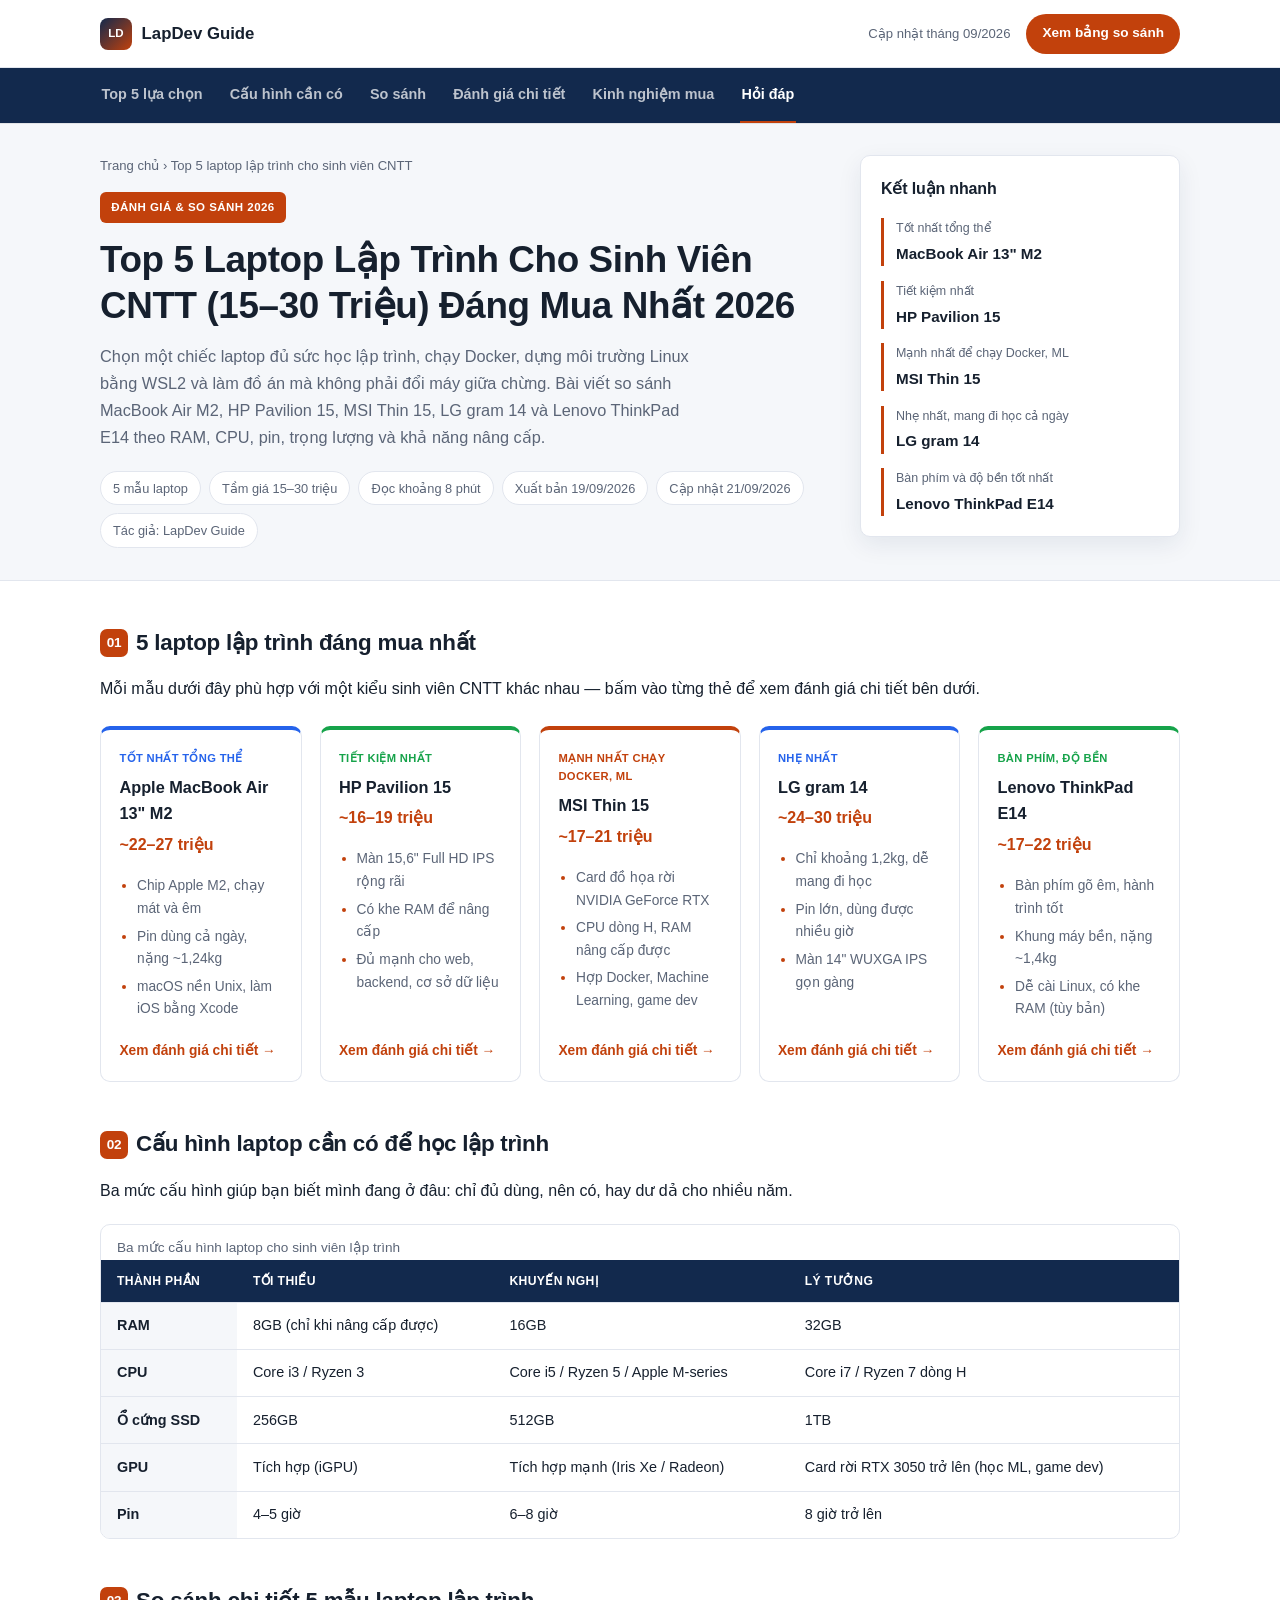
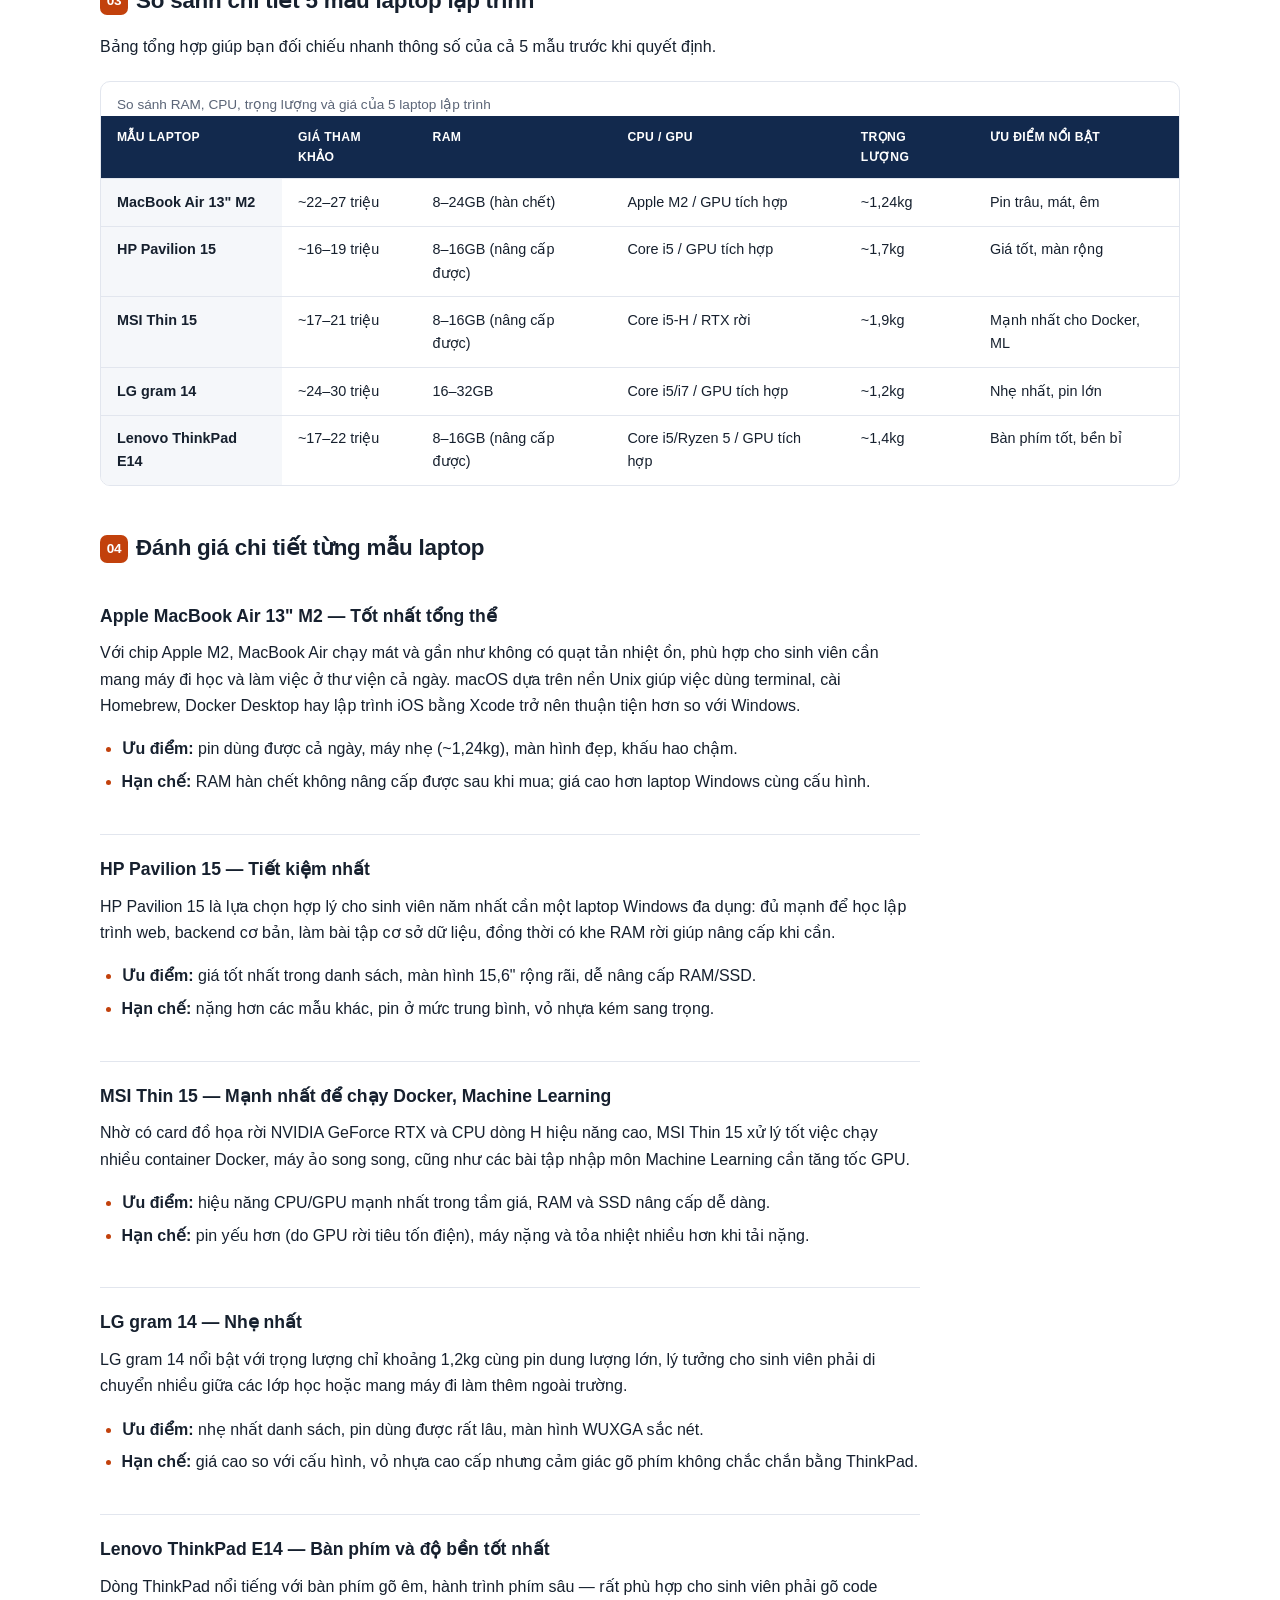
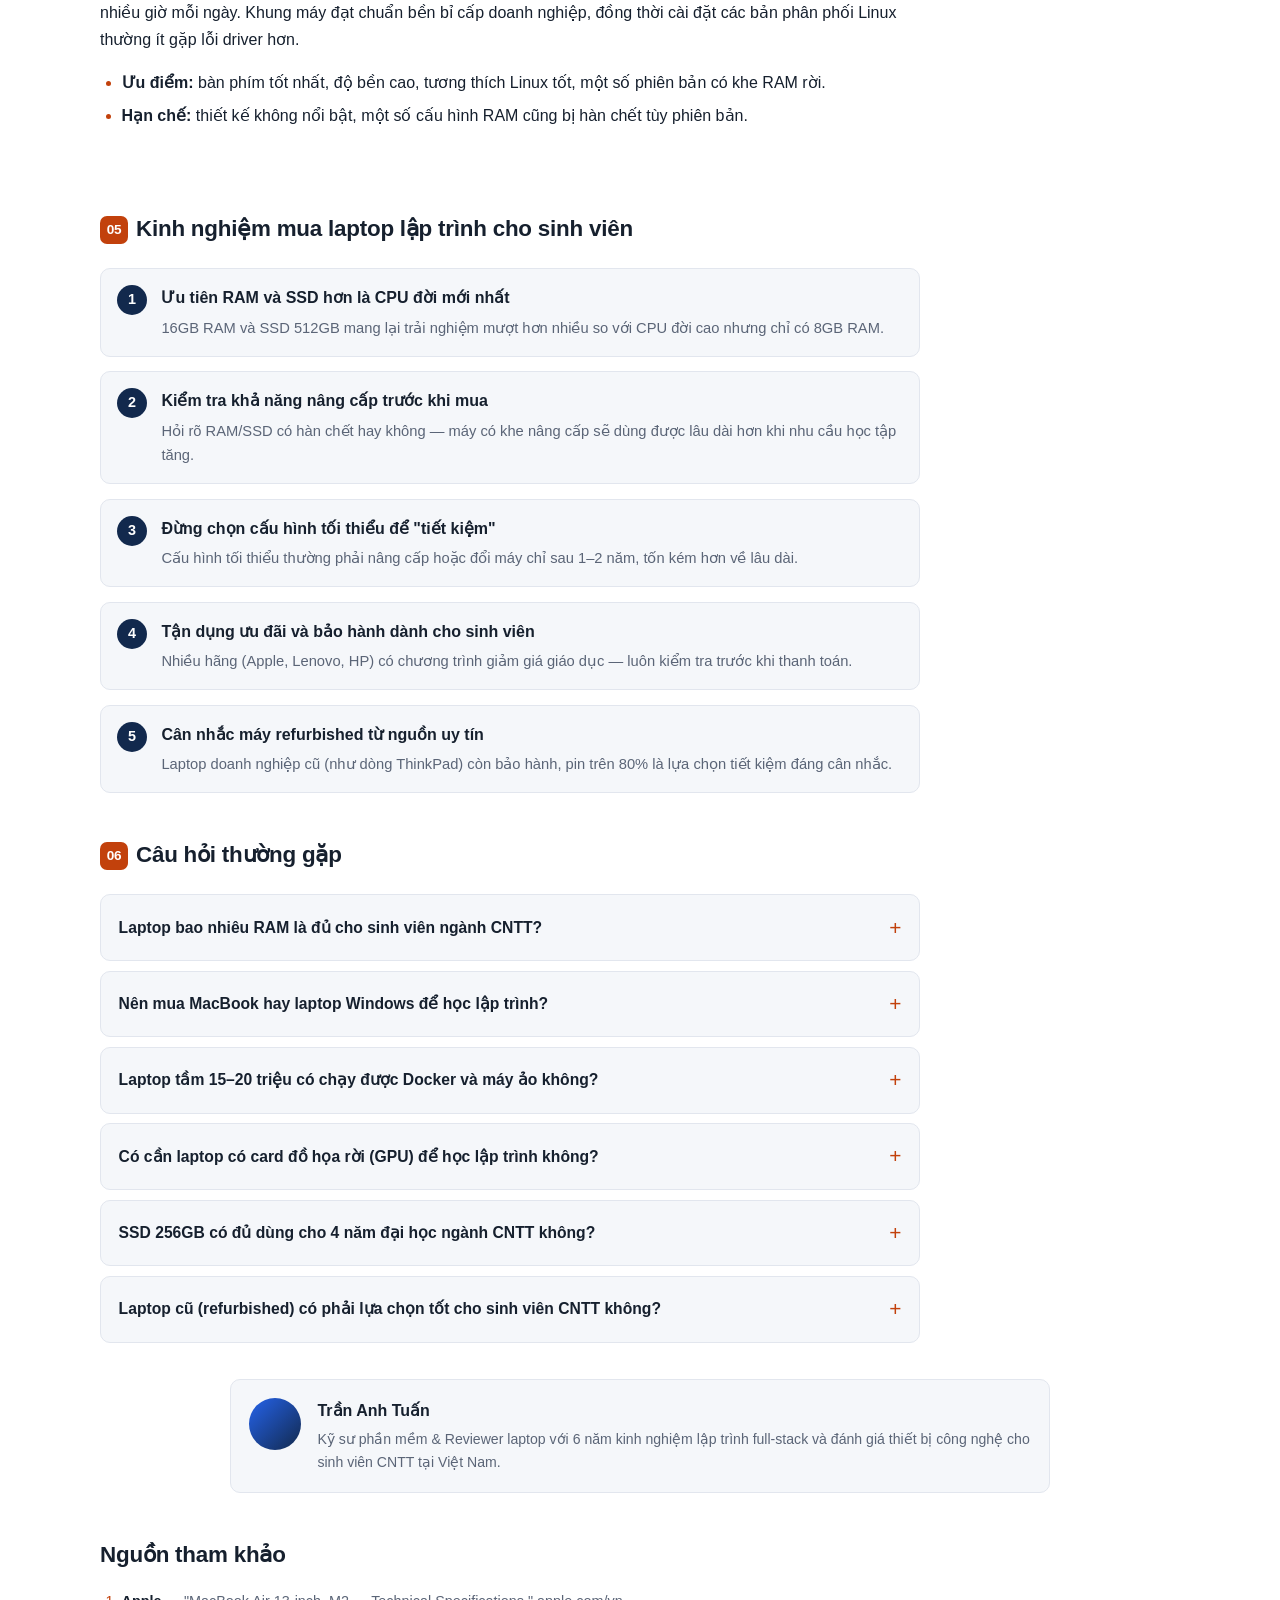
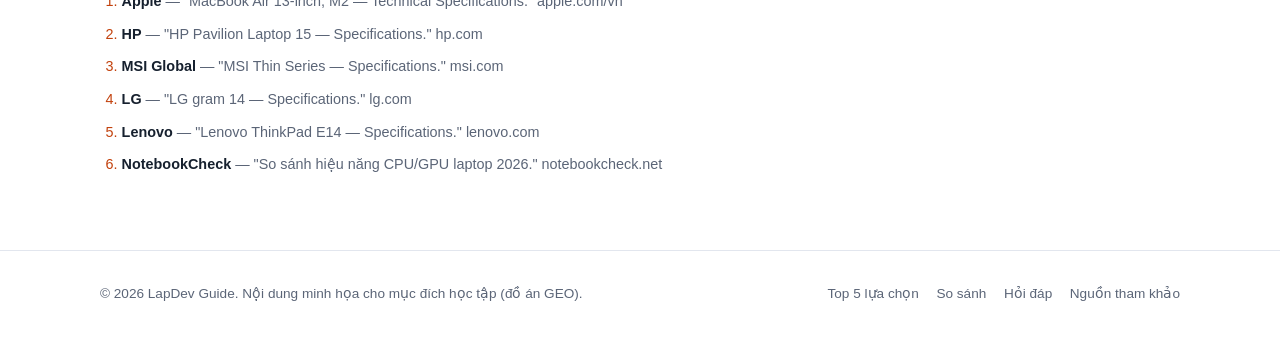
==== commit 53afc9e2: "Redesign content as a laptop buying-guide comparison blog Replace the SEO-vs-GEO article with a "Top" ====
--- a/index.html
+++ b/index.html
@@ -3,26 +3,26 @@
 <head>
 <meta charset="UTF-8" />
 <meta name="viewport" content="width=device-width, initial-scale=1" />
-<title>SEO truyền thống và GEO khác nhau thế nào? Hướng dẫn toàn diện | TechInsight VN</title>
-<meta name="description" content="Phân biệt SEO truyền thống và GEO (Generative Engine Optimization): định nghĩa, bảng so sánh chi tiết, 5 chiến lược tối ưu để website được Perplexity, Google Gemini và Bing AI trích dẫn." />
-<link rel="canonical" href="https://your-domain.example/" />
+<title>Top 5 Laptop Lập Trình Cho Sinh Viên CNTT (15–30 Triệu) Đáng Mua Nhất 2026 | LapDev Guide</title>
+<meta name="description" content="So sánh MacBook Air M2, HP Pavilion 15, MSI Thin 15, LG gram 14 và Lenovo ThinkPad E14 theo RAM, CPU, pin, trọng lượng và khả năng nâng cấp — chọn đúng laptop lập trình cho sinh viên CNTT." />
+<link rel="canonical" href="https://tbill111.github.io/Seo_Geo/" />
 <meta name="robots" content="index, follow, max-image-preview:large" />
-<meta name="author" content="Nguyễn Minh Khang" />
+<meta name="author" content="Trần Anh Tuấn" />
 
 <!-- Open Graph / Social -->
 <meta property="og:type" content="article" />
-<meta property="og:title" content="SEO truyền thống và GEO khác nhau thế nào? Hướng dẫn toàn diện" />
-<meta property="og:description" content="Định nghĩa GEO, bảng so sánh với SEO truyền thống và 5 chiến lược tối ưu để AI Search trích dẫn website của bạn." />
-<meta property="og:url" content="https://your-domain.example/" />
-<meta property="og:site_name" content="TechInsight VN" />
+<meta property="og:title" content="Top 5 Laptop Lập Trình Cho Sinh Viên CNTT (15–30 Triệu) Đáng Mua Nhất 2026" />
+<meta property="og:description" content="So sánh MacBook Air M2, HP Pavilion 15, MSI Thin 15, LG gram 14 và Lenovo ThinkPad E14 — chọn đúng laptop lập trình cho sinh viên CNTT." />
+<meta property="og:url" content="https://tbill111.github.io/Seo_Geo/" />
+<meta property="og:site_name" content="LapDev Guide" />
 <meta property="og:locale" content="vi_VN" />
 <meta name="twitter:card" content="summary_large_image" />
 
-<link rel="icon" href="data:image/svg+xml,%3Csvg xmlns='http://www.w3.org/2000/svg' viewBox='0 0 32 32'%3E%3Crect width='32' height='32' rx='8' fill='%234338ca'/%3E%3Ctext x='16' y='22' font-size='16' font-family='Arial' fill='white' text-anchor='middle'%3EG%3C/text%3E%3C/svg%3E" />
-<link rel="stylesheet" href="css/style.css" />
+<link rel="icon" href="data:image/svg+xml,%3Csvg xmlns='http://www.w3.org/2000/svg' viewBox='0 0 32 32'%3E%3Crect width='32' height='32' rx='8' fill='%23c2410c'/%3E%3Ctext x='16' y='22' font-size='15' font-family='Arial' fill='white' text-anchor='middle'%3ELD%3C/text%3E%3C/svg%3E" />
+<link rel="stylesheet" href="styles.css" />
 
 <!-- ============================================================
-     JSON-LD Structured Data — WebPage + Article + FAQPage
+     JSON-LD Structured Data — WebPage + Article + ItemList(Product) + FAQPage
      Giúp AI Search (Perplexity, Gemini, Bing AI) hiểu rõ thực thể
      (Entity) và mối quan hệ giữa các nội dung trên trang.
      ============================================================ -->
@@ -32,138 +32,194 @@
   "@graph": [
     {
       "@type": "WebSite",
-      "@id": "https://your-domain.example/#website",
-      "url": "https://your-domain.example/",
-      "name": "TechInsight VN",
+      "@id": "https://tbill111.github.io/Seo_Geo/#website",
+      "url": "https://tbill111.github.io/Seo_Geo/",
+      "name": "LapDev Guide",
       "inLanguage": "vi-VN"
     },
     {
       "@type": "Organization",
-      "@id": "https://your-domain.example/#organization",
-      "name": "TechInsight VN",
-      "url": "https://your-domain.example/",
+      "@id": "https://tbill111.github.io/Seo_Geo/#organization",
+      "name": "LapDev Guide",
+      "url": "https://tbill111.github.io/Seo_Geo/",
       "logo": {
         "@type": "ImageObject",
-        "url": "https://your-domain.example/favicon.svg"
+        "url": "https://tbill111.github.io/Seo_Geo/favicon.svg"
       }
     },
     {
       "@type": "Person",
-      "@id": "https://your-domain.example/#author-nguyenminhkhang",
-      "name": "Nguyễn Minh Khang",
-      "jobTitle": "Chuyên gia SEO & GEO",
-      "description": "8 năm kinh nghiệm tối ưu nội dung số và triển khai chiến lược tìm kiếm cho các thương hiệu công nghệ tại Việt Nam."
+      "@id": "https://tbill111.github.io/Seo_Geo/#author-trananhtuan",
+      "name": "Trần Anh Tuấn",
+      "jobTitle": "Kỹ sư phần mềm & Reviewer laptop",
+      "description": "6 năm kinh nghiệm lập trình full-stack và đánh giá thiết bị công nghệ cho sinh viên CNTT tại Việt Nam."
     },
     {
       "@type": "WebPage",
-      "@id": "https://your-domain.example/#webpage",
-      "url": "https://your-domain.example/",
-      "name": "SEO truyền thống và GEO khác nhau thế nào? Hướng dẫn toàn diện",
-      "description": "Phân biệt SEO truyền thống và GEO (Generative Engine Optimization): định nghĩa, bảng so sánh chi tiết, 5 chiến lược tối ưu để website được AI Search trích dẫn.",
-      "isPartOf": { "@id": "https://your-domain.example/#website" },
-      "primaryImageOfPage": { "@id": "https://your-domain.example/#hero-image" },
-      "datePublished": "2026-09-23",
-      "dateModified": "2026-09-23",
+      "@id": "https://tbill111.github.io/Seo_Geo/#webpage",
+      "url": "https://tbill111.github.io/Seo_Geo/",
+      "name": "Top 5 Laptop Lập Trình Cho Sinh Viên CNTT (15–30 Triệu) Đáng Mua Nhất 2026",
+      "description": "So sánh MacBook Air M2, HP Pavilion 15, MSI Thin 15, LG gram 14 và Lenovo ThinkPad E14 theo RAM, CPU, pin, trọng lượng và khả năng nâng cấp.",
+      "isPartOf": { "@id": "https://tbill111.github.io/Seo_Geo/#website" },
+      "datePublished": "2026-09-19",
+      "dateModified": "2026-09-21",
       "inLanguage": "vi-VN",
-      "breadcrumb": { "@id": "https://your-domain.example/#breadcrumb" }
+      "breadcrumb": { "@id": "https://tbill111.github.io/Seo_Geo/#breadcrumb" }
     },
     {
       "@type": "BreadcrumbList",
-      "@id": "https://your-domain.example/#breadcrumb",
+      "@id": "https://tbill111.github.io/Seo_Geo/#breadcrumb",
       "itemListElement": [
         {
           "@type": "ListItem",
           "position": 1,
           "name": "Trang chủ",
-          "item": "https://your-domain.example/"
+          "item": "https://tbill111.github.io/Seo_Geo/"
         },
         {
           "@type": "ListItem",
           "position": 2,
-          "name": "Blog",
-          "item": "https://your-domain.example/#blog"
-        },
-        {
-          "@type": "ListItem",
-          "position": 3,
-          "name": "SEO truyền thống và GEO khác nhau thế nào?"
+          "name": "Top 5 laptop lập trình cho sinh viên CNTT"
         }
       ]
     },
     {
       "@type": "Article",
-      "@id": "https://your-domain.example/#article",
-      "headline": "SEO truyền thống và GEO khác nhau thế nào? Hướng dẫn toàn diện",
-      "description": "Phân biệt SEO truyền thống và GEO (Generative Engine Optimization): định nghĩa, bảng so sánh chi tiết, 5 chiến lược tối ưu để website được AI Search trích dẫn.",
-      "articleSection": "SEO & Generative Engine Optimization",
-      "wordCount": 1450,
-      "datePublished": "2026-09-23",
-      "dateModified": "2026-09-23",
+      "@id": "https://tbill111.github.io/Seo_Geo/#article",
+      "headline": "Top 5 Laptop Lập Trình Cho Sinh Viên CNTT (15–30 Triệu) Đáng Mua Nhất 2026",
+      "description": "So sánh MacBook Air M2, HP Pavilion 15, MSI Thin 15, LG gram 14 và Lenovo ThinkPad E14 theo RAM, CPU, pin, trọng lượng và khả năng nâng cấp.",
+      "articleSection": "Đánh giá & So sánh laptop",
+      "wordCount": 1800,
+      "datePublished": "2026-09-19",
+      "dateModified": "2026-09-21",
       "inLanguage": "vi-VN",
-      "mainEntityOfPage": { "@id": "https://your-domain.example/#webpage" },
-      "author": { "@id": "https://your-domain.example/#author-nguyenminhkhang" },
-      "publisher": { "@id": "https://your-domain.example/#organization" },
+      "mainEntityOfPage": { "@id": "https://tbill111.github.io/Seo_Geo/#webpage" },
+      "author": { "@id": "https://tbill111.github.io/Seo_Geo/#author-trananhtuan" },
+      "publisher": { "@id": "https://tbill111.github.io/Seo_Geo/#organization" },
       "keywords": [
-        "GEO là gì",
-        "Generative Engine Optimization",
-        "SEO truyền thống",
-        "tối ưu hóa AI Search",
-        "Perplexity SEO",
-        "Google Gemini",
-        "Bing AI",
-        "Schema Markup"
+        "laptop lập trình cho sinh viên",
+        "laptop CNTT giá rẻ",
+        "MacBook Air M2",
+        "laptop chạy Docker",
+        "laptop lập trình 15 triệu",
+        "cấu hình laptop lập trình",
+        "laptop cho sinh viên IT"
       ]
     },
     {
+      "@type": "ItemList",
+      "@id": "https://tbill111.github.io/Seo_Geo/#top5-list",
+      "name": "Top 5 laptop lập trình đáng mua nhất cho sinh viên CNTT",
+      "itemListOrder": "https://schema.org/ItemListOrderAscending",
+      "numberOfItems": 5,
+      "itemListElement": [
+        {
+          "@type": "ListItem",
+          "position": 1,
+          "item": {
+            "@type": "Product",
+            "name": "Apple MacBook Air 13\" M2",
+            "brand": { "@type": "Brand", "name": "Apple" },
+            "category": "Laptop lập trình",
+            "description": "Tốt nhất tổng thể cho sinh viên CNTT: chip Apple M2 chạy mát và êm, pin dùng cả ngày, nặng khoảng 1,24kg, macOS nền Unix thuận tiện cho lập trình web và di động."
+          }
+        },
+        {
+          "@type": "ListItem",
+          "position": 2,
+          "item": {
+            "@type": "Product",
+            "name": "HP Pavilion 15",
+            "brand": { "@type": "Brand", "name": "HP" },
+            "category": "Laptop lập trình",
+            "description": "Lựa chọn tiết kiệm nhất: màn 15,6 inch Full HD IPS rộng rãi, có khe RAM để nâng cấp, đủ mạnh cho lập trình web, backend và cơ sở dữ liệu."
+          }
+        },
+        {
+          "@type": "ListItem",
+          "position": 3,
+          "item": {
+            "@type": "Product",
+            "name": "MSI Thin 15",
+            "brand": { "@type": "Brand", "name": "MSI" },
+            "category": "Laptop lập trình",
+            "description": "Mạnh nhất để chạy Docker và Machine Learning nhờ card đồ họa rời NVIDIA GeForce RTX, CPU dòng H và RAM có thể nâng cấp."
+          }
+        },
+        {
+          "@type": "ListItem",
+          "position": 4,
+          "item": {
+            "@type": "Product",
+            "name": "LG gram 14",
+            "brand": { "@type": "Brand", "name": "LG" },
+            "category": "Laptop lập trình",
+            "description": "Nhẹ nhất trong danh sách, chỉ khoảng 1,2kg, pin lớn dùng được nhiều giờ, màn 14 inch WUXGA IPS gọn gàng, dễ mang đi học cả ngày."
+          }
+        },
+        {
+          "@type": "ListItem",
+          "position": 5,
+          "item": {
+            "@type": "Product",
+            "name": "Lenovo ThinkPad E14",
+            "brand": { "@type": "Brand", "name": "Lenovo" },
+            "category": "Laptop lập trình",
+            "description": "Bàn phím gõ êm với hành trình phím tốt, khung máy bền bỉ, dễ cài Linux, phù hợp sinh viên cần gõ code nhiều giờ mỗi ngày."
+          }
+        }
+      ]
+    },
+    {
       "@type": "FAQPage",
-      "@id": "https://your-domain.example/#faq",
+      "@id": "https://tbill111.github.io/Seo_Geo/#faq",
       "mainEntity": [
         {
           "@type": "Question",
-          "name": "GEO (Generative Engine Optimization) khác gì so với SEO truyền thống?",
+          "name": "Laptop bao nhiêu RAM là đủ cho sinh viên ngành CNTT?",
           "acceptedAnswer": {
             "@type": "Answer",
-            "text": "SEO truyền thống tối ưu để website xếp hạng cao trên trang kết quả tìm kiếm (SERP) và thu hút lượt click, trong khi GEO tối ưu để nội dung được các công cụ AI như Perplexity, Google Gemini hay Bing AI trích dẫn trực tiếp trong câu trả lời tổng hợp. GEO chú trọng vào độ chính xác, tính thực thể (Entity) rõ ràng, dữ liệu có cấu trúc (Schema Markup) và khả năng được trích xuất theo từng đoạn nội dung, thay vì chỉ tối ưu từ khóa và backlink như SEO truyền thống."
+            "text": "16GB RAM là mức khuyến nghị cho sinh viên CNTT vì đủ để chạy song song IDE, trình duyệt nhiều tab, máy ảo hoặc Docker container. 8GB chỉ nên chọn nếu máy có khe RAM để nâng cấp sau này; 32GB phù hợp nếu học sâu về Machine Learning, dựng nhiều máy ảo hoặc phát triển ứng dụng nặng."
           }
         },
         {
           "@type": "Question",
-          "name": "Làm thế nào để website xuất hiện trong câu trả lời của Perplexity, Google Gemini hoặc Bing AI?",
+          "name": "Nên mua MacBook hay laptop Windows để học lập trình?",
           "acceptedAnswer": {
             "@type": "Answer",
-            "text": "Để được AI Search trích dẫn, website cần: (1) viết nội dung trả lời trực tiếp câu hỏi ngay từ đoạn đầu, (2) cấu trúc dữ liệu bằng Schema Markup (JSON-LD) như Article và FAQPage, (3) trình bày thông tin rõ ràng bằng bullet points và bảng so sánh, (4) trích dẫn nguồn uy tín để tăng độ tin cậy, và (5) cho phép các bot AI như GPTBot, PerplexityBot, ClaudeBot thu thập dữ liệu thông qua tệp robots.txt."
+            "text": "MacBook (như MacBook Air M2) phù hợp nếu bạn học lập trình iOS/macOS, ưu tiên pin trâu và máy chạy mát vì nền macOS dựa trên Unix rất gần với môi trường server Linux. Laptop Windows phù hợp hơn nếu bạn cần chạy phần mềm chuyên ngành chỉ hỗ trợ Windows, chơi game, hoặc cần GPU rời để học Machine Learning với chi phí hợp lý hơn."
           }
         },
         {
           "@type": "Question",
-          "name": "Schema Markup có thực sự bắt buộc để tối ưu GEO không?",
+          "name": "Laptop tầm 15–20 triệu có chạy được Docker và máy ảo không?",
           "acceptedAnswer": {
             "@type": "Answer",
-            "text": "Schema Markup không phải là điều kiện bắt buộc tuyệt đối, nhưng gần như không thể thiếu trong thực tế. Dữ liệu có cấu trúc giúp AI hiểu chính xác thực thể (Entity), mối quan hệ giữa các phần nội dung và ngữ cảnh của trang, từ đó tăng đáng kể khả năng nội dung được trích xuất chính xác và trích dẫn đúng nguồn."
+            "text": "Có, miễn là máy có RAM từ 16GB trở lên và CPU từ Core i5/Ryzen 5 thế hệ mới trở lên. Các mẫu như HP Pavilion 15 hay MSI Thin 15 trong tầm giá này đều chạy tốt Docker, WSL2 và vài máy ảo nhẹ cùng lúc, dù MSI Thin 15 sẽ mượt hơn nhờ có GPU rời hỗ trợ ảo hóa."
           }
         },
         {
           "@type": "Question",
-          "name": "Mất bao lâu để thấy kết quả sau khi áp dụng GEO?",
+          "name": "Có cần laptop có card đồ họa rời (GPU) để học lập trình không?",
           "acceptedAnswer": {
             "@type": "Answer",
-            "text": "Thời gian thấy kết quả phụ thuộc vào tần suất crawl của từng công cụ AI, thường dao động từ vài ngày đến vài tuần đối với các trang mới triển khai Schema Markup và nội dung có cấu trúc. Khác với SEO truyền thống vốn cần nhiều tháng để lên thứ hạng, một số công cụ AI Search có thể phản ánh nội dung mới nhanh hơn nếu trang được crawl thường xuyên và có độ tin cậy cao."
+            "text": "Phần lớn sinh viên CNTT học lập trình web, backend, mobile hay cơ sở dữ liệu không bắt buộc cần GPU rời. GPU rời (như NVIDIA GeForce RTX trên MSI Thin 15) chỉ thực sự cần thiết nếu bạn học sâu về Machine Learning, Computer Vision, phát triển game hoặc dựng nhiều máy ảo nặng cùng lúc."
           }
         },
         {
           "@type": "Question",
-          "name": "AI Overviews của Google có thay thế hoàn toàn kết quả tìm kiếm truyền thống không?",
+          "name": "SSD 256GB có đủ dùng cho 4 năm đại học ngành CNTT không?",
           "acceptedAnswer": {
             "@type": "Answer",
-            "text": "Chưa hoàn toàn. AI Overviews hiển thị câu trả lời tổng hợp ở đầu trang kết quả nhưng vẫn giữ danh sách kết quả tìm kiếm truyền thống bên dưới. Vì vậy, chiến lược tối ưu bền vững nhất hiện nay là kết hợp song song cả SEO truyền thống và GEO, thay vì chỉ tập trung vào một phương pháp duy nhất."
+            "text": "256GB chỉ nên coi là mức tối thiểu và dễ đầy sau 1–2 năm khi cài nhiều IDE, máy ảo, bộ dữ liệu học Machine Learning. 512GB là mức khuyến nghị an toàn cho suốt 4 năm học, còn 1TB phù hợp nếu bạn lưu nhiều dự án, dataset hoặc dual-boot nhiều hệ điều hành."
           }
         },
         {
           "@type": "Question",
-          "name": "Có cần viết lại toàn bộ nội dung cũ để tối ưu GEO không?",
+          "name": "Laptop cũ (refurbished) có phải lựa chọn tốt cho sinh viên CNTT không?",
           "acceptedAnswer": {
             "@type": "Answer",
-            "text": "Không nhất thiết phải viết lại toàn bộ. Bước đầu tiên nên là bổ sung Schema Markup, chèn đoạn trả lời trực tiếp (answer-first paragraph) ngay sau tiêu đề, và cấu trúc lại nội dung bằng bullet points, bảng biểu và phần Nguồn tham khảo. Việc viết lại toàn diện chỉ cần thiết với những bài viết thiếu dữ kiện cụ thể hoặc không có nguồn trích dẫn rõ ràng."
+            "text": "Laptop refurbished từ nguồn uy tín, còn bảo hành và pin trên 80% là lựa chọn tiết kiệm hợp lý, đặc biệt với các dòng doanh nghiệp bền bỉ như ThinkPad. Tuy nhiên nên kiểm tra kỹ tình trạng pin, bàn phím, cổng kết nối và tránh mua máy đã hết vòng đời cập nhật phần mềm."
           }
         }
       ]
@@ -177,242 +233,412 @@
 <div class="progress-bar" aria-hidden="true"></div>
 
 <header class="site-header">
-  <div class="wrap">
+  <div class="wrap header-row">
     <a class="brand" href="#top">
-      <span class="brand-mark" aria-hidden="true"></span>
-      TechInsight VN
+      <span class="brand-mark" aria-hidden="true">LD</span>
+      LapDev Guide
     </a>
-    <nav class="site-nav" aria-label="Điều hướng chính">
-      <a href="#geo-la-gi">GEO là gì</a>
-      <a href="#so-sanh">So sánh</a>
-      <a href="#chien-luoc">Chiến lược</a>
-      <a href="#faq">FAQ</a>
-    </nav>
+    <div class="header-actions">
+      <span class="header-updated">Cập nhật tháng 09/2026</span>
+      <a class="btn-cta" href="#so-sanh">Xem bảng so sánh</a>
+    </div>
   </div>
 </header>
 
+<nav class="tab-bar" aria-label="Điều hướng nội dung bài viết">
+  <div class="wrap tab-bar-scroll">
+    <a href="#top5">Top 5 lựa chọn</a>
+    <a href="#cau-hinh">Cấu hình cần có</a>
+    <a href="#so-sanh">So sánh</a>
+    <a href="#danh-gia-chi-tiet">Đánh giá chi tiết</a>
+    <a href="#kinh-nghiem-mua">Kinh nghiệm mua</a>
+    <a href="#faq">Hỏi đáp</a>
+  </div>
+</nav>
+
 <main id="main-content">
-  <div class="wrap">
-    <article id="top">
-      <header class="article-hero">
-        <span class="eyebrow">SEO &amp; Generative Engine Optimization</span>
-        <h1>SEO truyền thống và GEO khác nhau thế nào? Hướng dẫn toàn diện</h1>
-        <p class="deck">
-          Khi Perplexity, Google Gemini và Bing AI ngày càng trả lời trực tiếp thay vì chỉ liệt kê
-          liên kết, cách website được tìm thấy đang thay đổi tận gốc. Bài viết này giải thích rõ
-          GEO (Generative Engine Optimization) là gì, khác biệt với SEO truyền thống ra sao, và 5
-          chiến lược thực tế để tối ưu.
-        </p>
-        <div class="meta-row">
-          <span class="avatar" aria-hidden="true"></span>
-          <span class="meta-author">
-            <strong>Nguyễn Minh Khang</strong>
-            Chuyên gia SEO &amp; GEO · Cập nhật ngày 23/09/2026 · 7 phút đọc
-          </span>
-        </div>
-      </header>
-
-      <div class="answer-box">
-        <span class="answer-label">Trả lời nhanh</span>
-        <p>
-          <strong>GEO (Generative Engine Optimization)</strong> là quá trình tối ưu nội dung để
-          các công cụ tìm kiếm AI tạo sinh (Perplexity, Google Gemini, Bing AI, ChatGPT Search)
-          trích dẫn và đề xuất website trong câu trả lời tổng hợp của chúng. Khác với SEO truyền
-          thống vốn nhắm đến thứ hạng trên trang kết quả tìm kiếm (SERP), GEO đo lường thành công
-          bằng tần suất được AI trích dẫn, đòi hỏi nội dung có cấu trúc rõ ràng, dữ liệu Schema
-          Markup và nguồn tham khảo đáng tin cậy.
-        </p>
+  <article id="top">
+    <header class="article-hero">
+      <div class="wrap hero-grid">
+        <div class="hero-main">
+          <p class="breadcrumb">
+            <a href="#top">Trang chủ</a> <span aria-hidden="true">›</span>
+            <span>Top 5 laptop lập trình cho sinh viên CNTT</span>
+          </p>
+          <span class="category-badge">ĐÁNH GIÁ &amp; SO SÁNH 2026</span>
+          <h1>Top 5 Laptop Lập Trình Cho Sinh Viên CNTT (15–30 Triệu) Đáng Mua Nhất 2026</h1>
+          <p class="deck">
+            Chọn một chiếc laptop đủ sức học lập trình, chạy Docker, dựng môi trường Linux bằng
+            WSL2 và làm đồ án mà không phải đổi máy giữa chừng. Bài viết so sánh MacBook Air M2,
+            HP Pavilion 15, MSI Thin 15, LG gram 14 và Lenovo ThinkPad E14 theo RAM, CPU, pin,
+            trọng lượng và khả năng nâng cấp.
+          </p>
+          <ul class="meta-chips" aria-label="Thông tin bài viết">
+            <li>5 mẫu laptop</li>
+            <li>Tầm giá 15–30 triệu</li>
+            <li>Đọc khoảng 8 phút</li>
+            <li>Xuất bản 19/09/2026</li>
+            <li>Cập nhật 21/09/2026</li>
+            <li>Tác giả: LapDev Guide</li>
+          </ul>
+        </div>
+
+        <aside class="quick-verdict" aria-labelledby="quick-verdict-heading">
+          <h2 id="quick-verdict-heading">Kết luận nhanh</h2>
+          <dl>
+            <div class="quick-verdict-row">
+              <dt>Tốt nhất tổng thể</dt>
+              <dd><a href="#macbook-air">MacBook Air 13" M2</a></dd>
+            </div>
+            <div class="quick-verdict-row">
+              <dt>Tiết kiệm nhất</dt>
+              <dd><a href="#hp-pavilion">HP Pavilion 15</a></dd>
+            </div>
+            <div class="quick-verdict-row">
+              <dt>Mạnh nhất để chạy Docker, ML</dt>
+              <dd><a href="#msi-thin">MSI Thin 15</a></dd>
+            </div>
+            <div class="quick-verdict-row">
+              <dt>Nhẹ nhất, mang đi học cả ngày</dt>
+              <dd><a href="#lg-gram">LG gram 14</a></dd>
+            </div>
+            <div class="quick-verdict-row">
+              <dt>Bàn phím và độ bền tốt nhất</dt>
+              <dd><a href="#thinkpad-e14">Lenovo ThinkPad E14</a></dd>
+            </div>
+          </dl>
+        </aside>
       </div>
-
-      <nav class="toc" aria-label="Mục lục bài viết">
-        <p>Trong bài viết này</p>
-        <ol>
-          <li><a href="#geo-la-gi">1. GEO là gì? Định nghĩa Generative Engine Optimization</a></li>
-          <li><a href="#seo-truyen-thong">2. SEO truyền thống là gì và hoạt động ra sao?</a></li>
-          <li><a href="#so-sanh">3. So sánh SEO truyền thống và GEO: Bảng tổng hợp chi tiết</a></li>
-          <li><a href="#chien-luoc">4. 5 chiến lược tối ưu hóa GEO hiệu quả cho website</a></li>
-          <li><a href="#faq">5. Câu hỏi thường gặp về GEO</a></li>
-          <li><a href="#nguon-tham-khao">6. Nguồn tham khảo</a></li>
-        </ol>
-      </nav>
-
-      <section id="geo-la-gi">
-        <h2>GEO là gì? Định nghĩa Generative Engine Optimization</h2>
-        <p>
-          <strong>Generative Engine Optimization (GEO)</strong> là tập hợp các kỹ thuật tối ưu nội
-          dung nhằm tăng khả năng website được các công cụ tìm kiếm AI tạo sinh trích dẫn, tóm tắt
-          hoặc đề xuất trực tiếp trong câu trả lời — thay vì chỉ xuất hiện dưới dạng một liên kết
-          trong danh sách kết quả. Thuật ngữ này được giới thiệu chính thức trong nghiên cứu học
-          thuật năm 2023 của các nhà khoa học tại Princeton, Georgia Tech và Allen Institute for
-          AI.
-        </p>
-        <p>Ba nguyên tắc cốt lõi của GEO bao gồm:</p>
-        <ul>
-          <li>
-            <strong>Tính thực thể rõ ràng (Entity clarity):</strong> AI cần hiểu chính xác website
-            là ai, nói về chủ đề gì và có liên hệ thế nào với các thực thể khác.
-          </li>
-          <li>
-            <strong>Độ tin cậy nội dung (Content credibility):</strong> thông tin chính xác, có
-            trích dẫn nguồn, được cập nhật thường xuyên.
-          </li>
-          <li>
-            <strong>Khả năng trích xuất (Extractability):</strong> nội dung được trình bày theo
-            đoạn ngắn, bullet points, bảng biểu và dữ liệu có cấu trúc để AI dễ dàng "đọc" và tổng
-            hợp.
-          </li>
-        </ul>
+    </header>
+
+    <div class="wrap">
+      <section id="top5" aria-labelledby="top5-heading">
+        <h2><span class="section-num">01</span> 5 laptop lập trình đáng mua nhất</h2>
+        <p>Mỗi mẫu dưới đây phù hợp với một kiểu sinh viên CNTT khác nhau — bấm vào từng thẻ để xem đánh giá chi tiết bên dưới.</p>
+
+        <div class="product-grid">
+          <article class="product-card product-card--blue" id="macbook-air-card">
+            <span class="product-badge">Tốt nhất tổng thể</span>
+            <h3>Apple MacBook Air 13" M2</h3>
+            <p class="product-price">~22–27 triệu</p>
+            <ul>
+              <li>Chip Apple M2, chạy mát và êm</li>
+              <li>Pin dùng cả ngày, nặng ~1,24kg</li>
+              <li>macOS nền Unix, làm iOS bằng Xcode</li>
+            </ul>
+            <a class="product-link" href="#macbook-air">Xem đánh giá chi tiết →</a>
+          </article>
+
+          <article class="product-card product-card--green" id="hp-pavilion-card">
+            <span class="product-badge">Tiết kiệm nhất</span>
+            <h3>HP Pavilion 15</h3>
+            <p class="product-price">~16–19 triệu</p>
+            <ul>
+              <li>Màn 15,6" Full HD IPS rộng rãi</li>
+              <li>Có khe RAM để nâng cấp</li>
+              <li>Đủ mạnh cho web, backend, cơ sở dữ liệu</li>
+            </ul>
+            <a class="product-link" href="#hp-pavilion">Xem đánh giá chi tiết →</a>
+          </article>
+
+          <article class="product-card product-card--orange" id="msi-thin-card">
+            <span class="product-badge">Mạnh nhất chạy Docker, ML</span>
+            <h3>MSI Thin 15</h3>
+            <p class="product-price">~17–21 triệu</p>
+            <ul>
+              <li>Card đồ họa rời NVIDIA GeForce RTX</li>
+              <li>CPU dòng H, RAM nâng cấp được</li>
+              <li>Hợp Docker, Machine Learning, game dev</li>
+            </ul>
+            <a class="product-link" href="#msi-thin">Xem đánh giá chi tiết →</a>
+          </article>
+
+          <article class="product-card product-card--blue" id="lg-gram-card">
+            <span class="product-badge">Nhẹ nhất</span>
+            <h3>LG gram 14</h3>
+            <p class="product-price">~24–30 triệu</p>
+            <ul>
+              <li>Chỉ khoảng 1,2kg, dễ mang đi học</li>
+              <li>Pin lớn, dùng được nhiều giờ</li>
+              <li>Màn 14" WUXGA IPS gọn gàng</li>
+            </ul>
+            <a class="product-link" href="#lg-gram">Xem đánh giá chi tiết →</a>
+          </article>
+
+          <article class="product-card product-card--green" id="thinkpad-e14-card">
+            <span class="product-badge">Bàn phím, độ bền</span>
+            <h3>Lenovo ThinkPad E14</h3>
+            <p class="product-price">~17–22 triệu</p>
+            <ul>
+              <li>Bàn phím gõ êm, hành trình tốt</li>
+              <li>Khung máy bền, nặng ~1,4kg</li>
+              <li>Dễ cài Linux, có khe RAM (tùy bản)</li>
+            </ul>
+            <a class="product-link" href="#thinkpad-e14">Xem đánh giá chi tiết →</a>
+          </article>
+        </div>
       </section>
 
-      <section id="seo-truyen-thong">
-        <h2>SEO truyền thống là gì và hoạt động ra sao?</h2>
-        <p>
-          <strong>SEO truyền thống (Search Engine Optimization)</strong> là quá trình tối ưu
-          website để đạt thứ hạng cao trên trang kết quả tìm kiếm của Google, Bing hay Cốc Cốc,
-          từ đó thu hút lượt truy cập tự nhiên (organic traffic). Các yếu tố xếp hạng chính bao
-          gồm:
-        </p>
-        <ul>
-          <li>Nghiên cứu và tối ưu từ khóa (keyword research &amp; on-page SEO).</li>
-          <li>Xây dựng liên kết (backlink) từ các website uy tín.</li>
-          <li>Tốc độ tải trang, Core Web Vitals và trải nghiệm người dùng.</li>
-          <li>Tần suất xuất bản và độ sâu nội dung theo chủ đề (topical authority).</li>
-        </ul>
-        <p>
-          SEO truyền thống vẫn đóng vai trò nền tảng, vì phần lớn nội dung mà các công cụ AI dùng
-          để tổng hợp câu trả lời cũng được thu thập thông qua chỉ mục tìm kiếm sẵn có. Nói cách
-          khác, <strong>GEO không thay thế SEO — GEO mở rộng SEO</strong> cho kỷ nguyên tìm kiếm
-          bằng AI.
-        </p>
-      </section>
-
-      <section id="so-sanh">
-        <h2>So sánh SEO truyền thống và GEO: Bảng tổng hợp chi tiết</h2>
-        <p>Bảng dưới đây tóm tắt sự khác biệt giữa hai phương pháp trên các tiêu chí quan trọng nhất:</p>
+      <section id="cau-hinh" aria-labelledby="cau-hinh-heading">
+        <h2 id="cau-hinh-heading"><span class="section-num">02</span> Cấu hình laptop cần có để học lập trình</h2>
+        <p>Ba mức cấu hình giúp bạn biết mình đang ở đâu: chỉ đủ dùng, nên có, hay dư dả cho nhiều năm.</p>
         <div class="table-wrap">
           <table>
-            <caption>So sánh SEO truyền thống và GEO (Generative Engine Optimization)</caption>
+            <caption>Ba mức cấu hình laptop cho sinh viên lập trình</caption>
             <thead>
               <tr>
-                <th scope="col">Tiêu chí</th>
-                <th scope="col">SEO truyền thống</th>
-                <th scope="col">GEO</th>
+                <th scope="col">Thành phần</th>
+                <th scope="col">Tối thiểu</th>
+                <th scope="col">Khuyến nghị</th>
+                <th scope="col">Lý tưởng</th>
               </tr>
             </thead>
             <tbody>
               <tr>
-                <th scope="row">Mục tiêu chính</th>
-                <td>Xếp hạng cao trên trang kết quả tìm kiếm (SERP)</td>
-                <td>Được AI trích dẫn trực tiếp trong câu trả lời tổng hợp</td>
-              </tr>
-              <tr>
-                <th scope="row">Đơn vị đo lường</th>
-                <td>Thứ hạng từ khóa, lưu lượng truy cập tự nhiên</td>
-                <td>Tần suất trích dẫn (citation rate), thị phần câu trả lời</td>
-              </tr>
-              <tr>
-                <th scope="row">Định dạng nội dung ưu tiên</th>
-                <td>Bài viết dài, tối ưu mật độ và biến thể từ khóa</td>
-                <td>Đoạn trả lời súc tích, có cấu trúc, dễ trích xuất</td>
-              </tr>
-              <tr>
-                <th scope="row">Yếu tố xếp hạng cốt lõi</th>
-                <td>Backlink, tốc độ trang, tối ưu từ khóa</td>
-                <td>Độ tin cậy nguồn, Schema Markup, tính thực thể rõ ràng</td>
-              </tr>
-              <tr>
-                <th scope="row">Công cụ đo lường phổ biến</th>
-                <td>Google Search Console, Ahrefs, SEMrush</td>
-                <td>Theo dõi trích dẫn thủ công, nền tảng GEO chuyên biệt</td>
-              </tr>
-              <tr>
-                <th scope="row">Chu kỳ cập nhật nội dung</th>
-                <td>Cập nhật định kỳ theo thay đổi thuật toán</td>
-                <td>Cập nhật liên tục để duy trì độ chính xác dữ kiện</td>
+                <th scope="row">RAM</th>
+                <td>8GB (chỉ khi nâng cấp được)</td>
+                <td>16GB</td>
+                <td>32GB</td>
+              </tr>
+              <tr>
+                <th scope="row">CPU</th>
+                <td>Core i3 / Ryzen 3</td>
+                <td>Core i5 / Ryzen 5 / Apple M-series</td>
+                <td>Core i7 / Ryzen 7 dòng H</td>
+              </tr>
+              <tr>
+                <th scope="row">Ổ cứng SSD</th>
+                <td>256GB</td>
+                <td>512GB</td>
+                <td>1TB</td>
+              </tr>
+              <tr>
+                <th scope="row">GPU</th>
+                <td>Tích hợp (iGPU)</td>
+                <td>Tích hợp mạnh (Iris Xe / Radeon)</td>
+                <td>Card rời RTX 3050 trở lên (học ML, game dev)</td>
+              </tr>
+              <tr>
+                <th scope="row">Pin</th>
+                <td>4–5 giờ</td>
+                <td>6–8 giờ</td>
+                <td>8 giờ trở lên</td>
               </tr>
             </tbody>
           </table>
         </div>
       </section>
 
-      <section id="chien-luoc">
-        <h2>5 chiến lược tối ưu hóa GEO hiệu quả cho website</h2>
+      <section id="so-sanh" aria-labelledby="so-sanh-heading">
+        <h2 id="so-sanh-heading"><span class="section-num">03</span> So sánh chi tiết 5 mẫu laptop lập trình</h2>
+        <p>Bảng tổng hợp giúp bạn đối chiếu nhanh thông số của cả 5 mẫu trước khi quyết định.</p>
+        <div class="table-wrap">
+          <table>
+            <caption>So sánh RAM, CPU, trọng lượng và giá của 5 laptop lập trình</caption>
+            <thead>
+              <tr>
+                <th scope="col">Mẫu laptop</th>
+                <th scope="col">Giá tham khảo</th>
+                <th scope="col">RAM</th>
+                <th scope="col">CPU / GPU</th>
+                <th scope="col">Trọng lượng</th>
+                <th scope="col">Ưu điểm nổi bật</th>
+              </tr>
+            </thead>
+            <tbody>
+              <tr>
+                <th scope="row">MacBook Air 13" M2</th>
+                <td>~22–27 triệu</td>
+                <td>8–24GB (hàn chết)</td>
+                <td>Apple M2 / GPU tích hợp</td>
+                <td>~1,24kg</td>
+                <td>Pin trâu, mát, êm</td>
+              </tr>
+              <tr>
+                <th scope="row">HP Pavilion 15</th>
+                <td>~16–19 triệu</td>
+                <td>8–16GB (nâng cấp được)</td>
+                <td>Core i5 / GPU tích hợp</td>
+                <td>~1,7kg</td>
+                <td>Giá tốt, màn rộng</td>
+              </tr>
+              <tr>
+                <th scope="row">MSI Thin 15</th>
+                <td>~17–21 triệu</td>
+                <td>8–16GB (nâng cấp được)</td>
+                <td>Core i5-H / RTX rời</td>
+                <td>~1,9kg</td>
+                <td>Mạnh nhất cho Docker, ML</td>
+              </tr>
+              <tr>
+                <th scope="row">LG gram 14</th>
+                <td>~24–30 triệu</td>
+                <td>16–32GB</td>
+                <td>Core i5/i7 / GPU tích hợp</td>
+                <td>~1,2kg</td>
+                <td>Nhẹ nhất, pin lớn</td>
+              </tr>
+              <tr>
+                <th scope="row">Lenovo ThinkPad E14</th>
+                <td>~17–22 triệu</td>
+                <td>8–16GB (nâng cấp được)</td>
+                <td>Core i5/Ryzen 5 / GPU tích hợp</td>
+                <td>~1,4kg</td>
+                <td>Bàn phím tốt, bền bỉ</td>
+              </tr>
+            </tbody>
+          </table>
+        </div>
+      </section>
+
+      <section id="danh-gia-chi-tiet" aria-labelledby="danh-gia-chi-tiet-heading">
+        <h2 id="danh-gia-chi-tiet-heading"><span class="section-num">04</span> Đánh giá chi tiết từng mẫu laptop</h2>
+
+        <div class="detail-review" id="macbook-air">
+          <h3>Apple MacBook Air 13" M2 — Tốt nhất tổng thể</h3>
+          <p>
+            Với chip Apple M2, MacBook Air chạy mát và gần như không có quạt tản nhiệt ồn, phù hợp
+            cho sinh viên cần mang máy đi học và làm việc ở thư viện cả ngày. macOS dựa trên nền
+            Unix giúp việc dùng terminal, cài Homebrew, Docker Desktop hay lập trình iOS bằng
+            Xcode trở nên thuận tiện hơn so với Windows.
+          </p>
+          <ul>
+            <li><strong>Ưu điểm:</strong> pin dùng được cả ngày, máy nhẹ (~1,24kg), màn hình đẹp, khấu hao chậm.</li>
+            <li><strong>Hạn chế:</strong> RAM hàn chết không nâng cấp được sau khi mua; giá cao hơn laptop Windows cùng cấu hình.</li>
+          </ul>
+        </div>
+
+        <div class="detail-review" id="hp-pavilion">
+          <h3>HP Pavilion 15 — Tiết kiệm nhất</h3>
+          <p>
+            HP Pavilion 15 là lựa chọn hợp lý cho sinh viên năm nhất cần một laptop Windows đa
+            dụng: đủ mạnh để học lập trình web, backend cơ bản, làm bài tập cơ sở dữ liệu, đồng
+            thời có khe RAM rời giúp nâng cấp khi cần.
+          </p>
+          <ul>
+            <li><strong>Ưu điểm:</strong> giá tốt nhất trong danh sách, màn hình 15,6" rộng rãi, dễ nâng cấp RAM/SSD.</li>
+            <li><strong>Hạn chế:</strong> nặng hơn các mẫu khác, pin ở mức trung bình, vỏ nhựa kém sang trọng.</li>
+          </ul>
+        </div>
+
+        <div class="detail-review" id="msi-thin">
+          <h3>MSI Thin 15 — Mạnh nhất để chạy Docker, Machine Learning</h3>
+          <p>
+            Nhờ có card đồ họa rời NVIDIA GeForce RTX và CPU dòng H hiệu năng cao, MSI Thin 15 xử
+            lý tốt việc chạy nhiều container Docker, máy ảo song song, cũng như các bài tập nhập
+            môn Machine Learning cần tăng tốc GPU.
+          </p>
+          <ul>
+            <li><strong>Ưu điểm:</strong> hiệu năng CPU/GPU mạnh nhất trong tầm giá, RAM và SSD nâng cấp dễ dàng.</li>
+            <li><strong>Hạn chế:</strong> pin yếu hơn (do GPU rời tiêu tốn điện), máy nặng và tỏa nhiệt nhiều hơn khi tải nặng.</li>
+          </ul>
+        </div>
+
+        <div class="detail-review" id="lg-gram">
+          <h3>LG gram 14 — Nhẹ nhất</h3>
+          <p>
+            LG gram 14 nổi bật với trọng lượng chỉ khoảng 1,2kg cùng pin dung lượng lớn, lý tưởng
+            cho sinh viên phải di chuyển nhiều giữa các lớp học hoặc mang máy đi làm thêm ngoài
+            trường.
+          </p>
+          <ul>
+            <li><strong>Ưu điểm:</strong> nhẹ nhất danh sách, pin dùng được rất lâu, màn hình WUXGA sắc nét.</li>
+            <li><strong>Hạn chế:</strong> giá cao so với cấu hình, vỏ nhựa cao cấp nhưng cảm giác gõ phím không chắc chắn bằng ThinkPad.</li>
+          </ul>
+        </div>
+
+        <div class="detail-review" id="thinkpad-e14">
+          <h3>Lenovo ThinkPad E14 — Bàn phím và độ bền tốt nhất</h3>
+          <p>
+            Dòng ThinkPad nổi tiếng với bàn phím gõ êm, hành trình phím sâu — rất phù hợp cho sinh
+            viên phải gõ code nhiều giờ mỗi ngày. Khung máy đạt chuẩn bền bỉ cấp doanh nghiệp, đồng
+            thời cài đặt các bản phân phối Linux thường ít gặp lỗi driver hơn.
+          </p>
+          <ul>
+            <li><strong>Ưu điểm:</strong> bàn phím tốt nhất, độ bền cao, tương thích Linux tốt, một số phiên bản có khe RAM rời.</li>
+            <li><strong>Hạn chế:</strong> thiết kế không nổi bật, một số cấu hình RAM cũng bị hàn chết tùy phiên bản.</li>
+          </ul>
+        </div>
+      </section>
+
+      <section id="kinh-nghiem-mua" aria-labelledby="kinh-nghiem-mua-heading">
+        <h2 id="kinh-nghiem-mua-heading"><span class="section-num">05</span> Kinh nghiệm mua laptop lập trình cho sinh viên</h2>
         <ol class="strategy-list">
           <li>
             <span class="strategy-num" aria-hidden="true">1</span>
             <div>
-              <h3>Nghiên cứu từ khóa và câu hỏi theo ngôn ngữ tự nhiên</h3>
-              <p>Xác định các câu hỏi thật mà người dùng gõ vào Perplexity, Gemini hay Bing Chat, không chỉ các cụm từ khóa ngắn như trong SEO truyền thống.</p>
+              <h3>Ưu tiên RAM và SSD hơn là CPU đời mới nhất</h3>
+              <p>16GB RAM và SSD 512GB mang lại trải nghiệm mượt hơn nhiều so với CPU đời cao nhưng chỉ có 8GB RAM.</p>
             </div>
           </li>
           <li>
             <span class="strategy-num" aria-hidden="true">2</span>
             <div>
-              <h3>Xây dựng nội dung chất lượng cao, có cấu trúc rõ ràng</h3>
-              <p>Sử dụng bullet points, bảng so sánh và đoạn trả lời trực tiếp ngay đầu bài, kèm dẫn nguồn uy tín để tăng độ tin cậy.</p>
+              <h3>Kiểm tra khả năng nâng cấp trước khi mua</h3>
+              <p>Hỏi rõ RAM/SSD có hàn chết hay không — máy có khe nâng cấp sẽ dùng được lâu dài hơn khi nhu cầu học tập tăng.</p>
             </div>
           </li>
           <li>
             <span class="strategy-num" aria-hidden="true">3</span>
             <div>
-              <h3>Triển khai Schema Markup (dữ liệu có cấu trúc)</h3>
-              <p>Nhúng JSON-LD cho WebPage, Article và FAQPage để AI hiểu chính xác thực thể và mối quan hệ giữa các phần nội dung.</p>
+              <h3>Đừng chọn cấu hình tối thiểu để "tiết kiệm"</h3>
+              <p>Cấu hình tối thiểu thường phải nâng cấp hoặc đổi máy chỉ sau 1–2 năm, tốn kém hơn về lâu dài.</p>
             </div>
           </li>
           <li>
             <span class="strategy-num" aria-hidden="true">4</span>
             <div>
-              <h3>Tối ưu tốc độ tải trang và trải nghiệm di động</h3>
-              <p>Giảm thiểu CSS/JS, dùng Semantic HTML và thiết kế responsive để đảm bảo trải nghiệm người dùng đạt chuẩn trên mọi thiết bị.</p>
+              <h3>Tận dụng ưu đãi và bảo hành dành cho sinh viên</h3>
+              <p>Nhiều hãng (Apple, Lenovo, HP) có chương trình giảm giá giáo dục — luôn kiểm tra trước khi thanh toán.</p>
             </div>
           </li>
           <li>
             <span class="strategy-num" aria-hidden="true">5</span>
             <div>
-              <h3>Theo dõi và tinh chỉnh dựa trên phản hồi thực tế từ AI Search</h3>
-              <p>Thường xuyên đặt câu hỏi liên quan trên Perplexity, Gemini, Bing AI để kiểm tra xem website có được trích dẫn không, rồi điều chỉnh nội dung.</p>
+              <h3>Cân nhắc máy refurbished từ nguồn uy tín</h3>
+              <p>Laptop doanh nghiệp cũ (như dòng ThinkPad) còn bảo hành, pin trên 80% là lựa chọn tiết kiệm đáng cân nhắc.</p>
             </div>
           </li>
         </ol>
       </section>
 
       <section id="faq" aria-labelledby="faq-heading">
-        <h2 id="faq-heading">Câu hỏi thường gặp về GEO</h2>
+        <h2 id="faq-heading"><span class="section-num">06</span> Câu hỏi thường gặp</h2>
         <div class="faq-list">
           <details class="faq-item">
-            <summary>GEO (Generative Engine Optimization) khác gì so với SEO truyền thống?</summary>
+            <summary>Laptop bao nhiêu RAM là đủ cho sinh viên ngành CNTT?</summary>
             <div class="faq-answer">
-              <p>SEO truyền thống tối ưu để website xếp hạng cao trên trang kết quả tìm kiếm (SERP) và thu hút lượt click, trong khi GEO tối ưu để nội dung được các công cụ AI như Perplexity, Google Gemini hay Bing AI trích dẫn trực tiếp trong câu trả lời tổng hợp. GEO chú trọng vào độ chính xác, tính thực thể rõ ràng, dữ liệu có cấu trúc (Schema Markup) và khả năng được trích xuất theo từng đoạn nội dung, thay vì chỉ tối ưu từ khóa và backlink như SEO truyền thống.</p>
+              <p>16GB RAM là mức khuyến nghị cho sinh viên CNTT vì đủ để chạy song song IDE, trình duyệt nhiều tab, máy ảo hoặc Docker container. 8GB chỉ nên chọn nếu máy có khe RAM để nâng cấp sau này; 32GB phù hợp nếu học sâu về Machine Learning, dựng nhiều máy ảo hoặc phát triển ứng dụng nặng.</p>
             </div>
           </details>
           <details class="faq-item">
-            <summary>Làm thế nào để website xuất hiện trong câu trả lời của Perplexity, Google Gemini hoặc Bing AI?</summary>
+            <summary>Nên mua MacBook hay laptop Windows để học lập trình?</summary>
             <div class="faq-answer">
-              <p>Để được AI Search trích dẫn, website cần: (1) viết nội dung trả lời trực tiếp câu hỏi ngay từ đoạn đầu, (2) cấu trúc dữ liệu bằng Schema Markup (JSON-LD) như Article và FAQPage, (3) trình bày thông tin rõ ràng bằng bullet points và bảng so sánh, (4) trích dẫn nguồn uy tín để tăng độ tin cậy, và (5) cho phép các bot AI như GPTBot, PerplexityBot, ClaudeBot thu thập dữ liệu thông qua tệp robots.txt.</p>
+              <p>MacBook (như MacBook Air M2) phù hợp nếu bạn học lập trình iOS/macOS, ưu tiên pin trâu và máy chạy mát vì nền macOS dựa trên Unix rất gần với môi trường server Linux. Laptop Windows phù hợp hơn nếu bạn cần chạy phần mềm chuyên ngành chỉ hỗ trợ Windows, chơi game, hoặc cần GPU rời để học Machine Learning với chi phí hợp lý hơn.</p>
             </div>
           </details>
           <details class="faq-item">
-            <summary>Schema Markup có thực sự bắt buộc để tối ưu GEO không?</summary>
+            <summary>Laptop tầm 15–20 triệu có chạy được Docker và máy ảo không?</summary>
             <div class="faq-answer">
-              <p>Schema Markup không phải là điều kiện bắt buộc tuyệt đối, nhưng gần như không thể thiếu trong thực tế. Dữ liệu có cấu trúc giúp AI hiểu chính xác thực thể, mối quan hệ giữa các phần nội dung và ngữ cảnh của trang, từ đó tăng đáng kể khả năng nội dung được trích xuất chính xác và trích dẫn đúng nguồn.</p>
+              <p>Có, miễn là máy có RAM từ 16GB trở lên và CPU từ Core i5/Ryzen 5 thế hệ mới trở lên. Các mẫu như HP Pavilion 15 hay MSI Thin 15 trong tầm giá này đều chạy tốt Docker, WSL2 và vài máy ảo nhẹ cùng lúc, dù MSI Thin 15 sẽ mượt hơn nhờ có GPU rời hỗ trợ ảo hóa.</p>
             </div>
           </details>
           <details class="faq-item">
-            <summary>Mất bao lâu để thấy kết quả sau khi áp dụng GEO?</summary>
+            <summary>Có cần laptop có card đồ họa rời (GPU) để học lập trình không?</summary>
             <div class="faq-answer">
-              <p>Thời gian thấy kết quả phụ thuộc vào tần suất crawl của từng công cụ AI, thường dao động từ vài ngày đến vài tuần đối với các trang mới triển khai Schema Markup và nội dung có cấu trúc. Khác với SEO truyền thống vốn cần nhiều tháng để lên thứ hạng, một số công cụ AI Search có thể phản ánh nội dung mới nhanh hơn nếu trang được crawl thường xuyên và có độ tin cậy cao.</p>
+              <p>Phần lớn sinh viên CNTT học lập trình web, backend, mobile hay cơ sở dữ liệu không bắt buộc cần GPU rời. GPU rời (như NVIDIA GeForce RTX trên MSI Thin 15) chỉ thực sự cần thiết nếu bạn học sâu về Machine Learning, Computer Vision, phát triển game hoặc dựng nhiều máy ảo nặng cùng lúc.</p>
             </div>
           </details>
           <details class="faq-item">
-            <summary>AI Overviews của Google có thay thế hoàn toàn kết quả tìm kiếm truyền thống không?</summary>
+            <summary>SSD 256GB có đủ dùng cho 4 năm đại học ngành CNTT không?</summary>
             <div class="faq-answer">
-              <p>Chưa hoàn toàn. AI Overviews hiển thị câu trả lời tổng hợp ở đầu trang kết quả nhưng vẫn giữ danh sách kết quả tìm kiếm truyền thống bên dưới. Vì vậy, chiến lược tối ưu bền vững nhất hiện nay là kết hợp song song cả SEO truyền thống và GEO, thay vì chỉ tập trung vào một phương pháp duy nhất.</p>
+              <p>256GB chỉ nên coi là mức tối thiểu và dễ đầy sau 1–2 năm khi cài nhiều IDE, máy ảo, bộ dữ liệu học Machine Learning. 512GB là mức khuyến nghị an toàn cho suốt 4 năm học, còn 1TB phù hợp nếu bạn lưu nhiều dự án, dataset hoặc dual-boot nhiều hệ điều hành.</p>
             </div>
           </details>
           <details class="faq-item">
-            <summary>Có cần viết lại toàn bộ nội dung cũ để tối ưu GEO không?</summary>
+            <summary>Laptop cũ (refurbished) có phải lựa chọn tốt cho sinh viên CNTT không?</summary>
             <div class="faq-answer">
-              <p>Không nhất thiết phải viết lại toàn bộ. Bước đầu tiên nên là bổ sung Schema Markup, chèn đoạn trả lời trực tiếp ngay sau tiêu đề, và cấu trúc lại nội dung bằng bullet points, bảng biểu và phần Nguồn tham khảo. Việc viết lại toàn diện chỉ cần thiết với những bài viết thiếu dữ kiện cụ thể hoặc không có nguồn trích dẫn rõ ràng.</p>
+              <p>Laptop refurbished từ nguồn uy tín, còn bảo hành và pin trên 80% là lựa chọn tiết kiệm hợp lý, đặc biệt với các dòng doanh nghiệp bền bỉ như ThinkPad. Tuy nhiên nên kiểm tra kỹ tình trạng pin, bàn phím, cổng kết nối và tránh mua máy đã hết vòng đời cập nhật phần mềm.</p>
             </div>
           </details>
         </div>
@@ -421,42 +647,33 @@
       <div class="author-box">
         <span class="avatar" aria-hidden="true"></span>
         <div>
-          <h3>Nguyễn Minh Khang</h3>
-          <p>Chuyên gia SEO &amp; GEO với 8 năm kinh nghiệm tối ưu nội dung số và triển khai chiến lược tìm kiếm cho các thương hiệu công nghệ tại Việt Nam.</p>
+          <h3>Trần Anh Tuấn</h3>
+          <p>Kỹ sư phần mềm &amp; Reviewer laptop với 6 năm kinh nghiệm lập trình full-stack và đánh giá thiết bị công nghệ cho sinh viên CNTT tại Việt Nam.</p>
         </div>
       </div>
 
       <section id="nguon-tham-khao" aria-labelledby="nguon-heading">
         <h2 id="nguon-heading">Nguồn tham khảo</h2>
         <ol class="references">
-          <li>
-            <cite>Aggarwal, P., Murahari, V., et al.</cite> — "GEO: Generative Engine Optimization." arXiv:2311.09735, Đại học Princeton &amp; Georgia Tech, 2023.
-          </li>
-          <li>
-            <cite>Google Search Central</cite> — "AI features in Search and how Google Search works." developers.google.com/search
-          </li>
-          <li>
-            <cite>Perplexity</cite> — "How Perplexity crawls and indexes the web." blog.perplexity.ai
-          </li>
-          <li>
-            <cite>Search Engine Land</cite> — "What is Generative Engine Optimization (GEO)?" searchengineland.com
-          </li>
-          <li>
-            <cite>Schema.org</cite> — "Article, FAQPage and WebPage specifications." schema.org
-          </li>
+          <li><cite>Apple</cite> — "MacBook Air 13-inch, M2 — Technical Specifications." apple.com/vn</li>
+          <li><cite>HP</cite> — "HP Pavilion Laptop 15 — Specifications." hp.com</li>
+          <li><cite>MSI Global</cite> — "MSI Thin Series — Specifications." msi.com</li>
+          <li><cite>LG</cite> — "LG gram 14 — Specifications." lg.com</li>
+          <li><cite>Lenovo</cite> — "Lenovo ThinkPad E14 — Specifications." lenovo.com</li>
+          <li><cite>NotebookCheck</cite> — "So sánh hiệu năng CPU/GPU laptop 2026." notebookcheck.net</li>
         </ol>
       </section>
-    </article>
-  </div>
+    </div>
+  </article>
 </main>
 
 <footer class="site-footer">
   <div class="wrap">
-    <span>© 2026 TechInsight VN. Nội dung minh họa cho mục đích học tập (đồ án GEO).</span>
+    <span>© 2026 LapDev Guide. Nội dung minh họa cho mục đích học tập (đồ án GEO).</span>
     <nav aria-label="Điều hướng chân trang">
-      <a href="#geo-la-gi">GEO là gì</a>
+      <a href="#top5">Top 5 lựa chọn</a>
       <a href="#so-sanh">So sánh</a>
-      <a href="#faq">FAQ</a>
+      <a href="#faq">Hỏi đáp</a>
       <a href="#nguon-tham-khao">Nguồn tham khảo</a>
     </nav>
   </div>
@@ -464,6 +681,6 @@
 
 <button class="back-to-top" type="button" aria-label="Lên đầu trang">↑</button>
 
-<script src="js/main.js" defer></script>
+<script src="script.js" defer></script>
 </body>
 </html>
--- a/styles.css
+++ b/styles.css
@@ -0,0 +1,807 @@
+/* =========================================================
+   LapDev Guide — GEO-optimized product-comparison stylesheet
+   Mobile-first, dependency-free, semantic-first CSS.
+   ========================================================= */
+
+:root {
+  --color-bg: #ffffff;
+  --color-bg-alt: #f5f7fa;
+  --color-text: #16202e;
+  --color-text-muted: #5b6577;
+  --color-border: #e2e6ee;
+  --color-navy: #12294d;
+  --color-navy-dark: #0b1c38;
+  --color-primary: #c2410c;
+  --color-primary-dark: #9a3412;
+  --color-accent-blue: #2563eb;
+  --color-accent-green: #16a34a;
+  --color-code-bg: #f1f0fb;
+  --radius: 10px;
+  --max-width: 1120px;
+  --max-width-narrow: 820px;
+  --font-sans: -apple-system, "Segoe UI", Roboto, "Helvetica Neue", Arial,
+    "Noto Sans", sans-serif;
+}
+
+@media (prefers-color-scheme: dark) {
+  :root {
+    --color-bg: #10141c;
+    --color-bg-alt: #171c27;
+    --color-text: #e9edf3;
+    --color-text-muted: #a2aabb;
+    --color-border: #2a3140;
+    --color-navy: #16305c;
+    --color-navy-dark: #0b1c38;
+    --color-primary: #fb923c;
+    --color-primary-dark: #fdba74;
+    --color-accent-blue: #60a5fa;
+    --color-accent-green: #4ade80;
+    --color-code-bg: #1c2230;
+  }
+}
+
+* {
+  box-sizing: border-box;
+}
+
+html {
+  scroll-behavior: smooth;
+}
+
+body {
+  margin: 0;
+  font-family: var(--font-sans);
+  background: var(--color-bg);
+  color: var(--color-text);
+  line-height: 1.65;
+  -webkit-font-smoothing: antialiased;
+}
+
+img,
+svg {
+  max-width: 100%;
+  display: block;
+}
+
+a {
+  color: var(--color-primary);
+  text-decoration-thickness: 1.5px;
+}
+
+a:hover {
+  color: var(--color-primary-dark);
+}
+
+.skip-link {
+  position: absolute;
+  left: -999px;
+  top: 0;
+  background: var(--color-primary);
+  color: #fff;
+  padding: 0.6rem 1rem;
+  z-index: 100;
+  border-radius: 0 0 var(--radius) 0;
+}
+
+.skip-link:focus {
+  left: 0;
+}
+
+/* ---------- Layout helpers ---------- */
+.wrap {
+  max-width: var(--max-width);
+  margin: 0 auto;
+  padding: 0 1.25rem;
+}
+
+/* ---------- Header ---------- */
+.site-header {
+  border-bottom: 1px solid var(--color-border);
+  background: var(--color-bg);
+}
+
+.header-row {
+  display: flex;
+  align-items: center;
+  justify-content: space-between;
+  padding-top: 0.85rem;
+  padding-bottom: 0.85rem;
+  gap: 1rem;
+  flex-wrap: wrap;
+}
+
+.brand {
+  display: flex;
+  align-items: center;
+  gap: 0.6rem;
+  font-weight: 800;
+  font-size: 1.05rem;
+  color: var(--color-text);
+  text-decoration: none;
+}
+
+.brand-mark {
+  width: 32px;
+  height: 32px;
+  border-radius: 8px;
+  background: linear-gradient(135deg, var(--color-navy), var(--color-primary));
+  color: #fff;
+  flex-shrink: 0;
+  display: flex;
+  align-items: center;
+  justify-content: center;
+  font-size: 0.72rem;
+  font-weight: 800;
+}
+
+.header-actions {
+  display: flex;
+  align-items: center;
+  gap: 1rem;
+  flex-wrap: wrap;
+}
+
+.header-updated {
+  font-size: 0.82rem;
+  color: var(--color-text-muted);
+}
+
+.btn-cta {
+  display: inline-block;
+  background: var(--color-primary);
+  color: #fff;
+  font-weight: 700;
+  font-size: 0.85rem;
+  padding: 0.55rem 1rem;
+  border-radius: 999px;
+  text-decoration: none;
+  white-space: nowrap;
+}
+
+.btn-cta:hover {
+  background: var(--color-primary-dark);
+  color: #fff;
+}
+
+/* ---------- Sticky tab bar ---------- */
+.tab-bar {
+  position: sticky;
+  top: 0;
+  z-index: 50;
+  background: var(--color-navy);
+  box-shadow: 0 1px 0 rgba(0, 0, 0, 0.08);
+}
+
+.tab-bar-scroll {
+  display: flex;
+  gap: 1.5rem;
+  overflow-x: auto;
+  scrollbar-width: none;
+  -webkit-overflow-scrolling: touch;
+}
+
+.tab-bar-scroll::-webkit-scrollbar {
+  display: none;
+}
+
+.tab-bar a {
+  flex-shrink: 0;
+  display: inline-block;
+  padding: 0.9rem 0.1rem;
+  color: rgba(255, 255, 255, 0.72);
+  text-decoration: none;
+  font-size: 0.9rem;
+  font-weight: 600;
+  border-bottom: 2px solid transparent;
+  white-space: nowrap;
+}
+
+.tab-bar a:hover {
+  color: #fff;
+}
+
+.tab-bar a.active,
+.tab-bar a:focus-visible {
+  color: #fff;
+  border-bottom-color: var(--color-primary);
+}
+
+/* ---------- Article hero ---------- */
+.article-hero {
+  padding: 2rem 0;
+  background: var(--color-bg-alt);
+  border-bottom: 1px solid var(--color-border);
+}
+
+.hero-grid {
+  display: grid;
+  gap: 1.75rem;
+}
+
+@media (min-width: 900px) {
+  .hero-grid {
+    grid-template-columns: minmax(0, 1fr) 320px;
+    align-items: start;
+  }
+}
+
+.breadcrumb {
+  font-size: 0.82rem;
+  color: var(--color-text-muted);
+  margin: 0 0 1rem;
+}
+
+.breadcrumb a {
+  color: var(--color-text-muted);
+  text-decoration: none;
+}
+
+.breadcrumb a:hover {
+  color: var(--color-primary);
+}
+
+.category-badge {
+  display: inline-block;
+  background: var(--color-primary);
+  color: #fff;
+  font-weight: 800;
+  font-size: 0.72rem;
+  letter-spacing: 0.04em;
+  text-transform: uppercase;
+  padding: 0.35rem 0.7rem;
+  border-radius: 6px;
+  margin-bottom: 0.9rem;
+}
+
+h1 {
+  font-size: 1.75rem;
+  line-height: 1.25;
+  margin: 0 0 0.9rem;
+  letter-spacing: -0.01em;
+}
+
+@media (min-width: 640px) {
+  h1 {
+    font-size: 2.3rem;
+  }
+}
+
+.deck {
+  font-size: 1.02rem;
+  color: var(--color-text-muted);
+  margin: 0 0 1.25rem;
+  max-width: 65ch;
+}
+
+.meta-chips {
+  list-style: none;
+  display: flex;
+  flex-wrap: wrap;
+  gap: 0.5rem;
+  padding: 0;
+  margin: 0;
+}
+
+.meta-chips li {
+  margin: 0;
+  background: var(--color-bg);
+  border: 1px solid var(--color-border);
+  border-radius: 999px;
+  padding: 0.35rem 0.75rem;
+  font-size: 0.8rem;
+  color: var(--color-text-muted);
+}
+
+/* ---------- Quick verdict sidebar ---------- */
+.quick-verdict {
+  background: var(--color-bg);
+  border: 1px solid var(--color-border);
+  border-radius: var(--radius);
+  padding: 1.25rem;
+  box-shadow: 0 8px 24px rgba(18, 41, 77, 0.08);
+}
+
+.quick-verdict h2 {
+  margin: 0 0 1rem;
+  font-size: 1rem;
+}
+
+.quick-verdict dl {
+  margin: 0;
+  display: grid;
+  gap: 0.9rem;
+}
+
+.quick-verdict-row {
+  border-left: 3px solid var(--color-primary);
+  padding-left: 0.75rem;
+}
+
+.quick-verdict-row dt {
+  font-size: 0.78rem;
+  color: var(--color-text-muted);
+  margin-bottom: 0.15rem;
+}
+
+.quick-verdict-row dd {
+  margin: 0;
+  font-weight: 700;
+  font-size: 0.95rem;
+}
+
+.quick-verdict-row dd a {
+  color: var(--color-text);
+  text-decoration: none;
+}
+
+.quick-verdict-row dd a:hover {
+  color: var(--color-primary);
+}
+
+/* ---------- Article body ---------- */
+main .wrap > section,
+main .wrap > .author-box {
+  max-width: var(--max-width-narrow);
+}
+
+#top5,
+#so-sanh,
+#cau-hinh {
+  max-width: none;
+}
+
+article {
+  padding-bottom: 2rem;
+}
+
+.section-num {
+  display: inline-flex;
+  align-items: center;
+  justify-content: center;
+  width: 28px;
+  height: 28px;
+  border-radius: 7px;
+  background: var(--color-primary);
+  color: #fff;
+  font-size: 0.85rem;
+  font-weight: 800;
+  margin-right: 0.5rem;
+  vertical-align: middle;
+}
+
+h2 {
+  font-size: 1.4rem;
+  margin: 2.75rem 0 0.9rem;
+  letter-spacing: -0.01em;
+  scroll-margin-top: 4.5rem;
+  display: flex;
+  align-items: center;
+}
+
+h3 {
+  font-size: 1.1rem;
+  margin: 1.75rem 0 0.6rem;
+  scroll-margin-top: 4.5rem;
+}
+
+p {
+  margin: 0 0 1.05rem;
+}
+
+ul,
+ol {
+  padding-left: 1.35rem;
+  margin: 0 0 1.15rem;
+}
+
+li {
+  margin: 0.4rem 0;
+}
+
+li::marker {
+  color: var(--color-primary);
+}
+
+strong {
+  color: var(--color-text);
+}
+
+code {
+  background: var(--color-code-bg);
+  padding: 0.15rem 0.4rem;
+  border-radius: 5px;
+  font-size: 0.9em;
+}
+
+/* ---------- Product grid (Top 5) ---------- */
+.product-grid {
+  display: grid;
+  gap: 1.1rem;
+  grid-template-columns: 1fr;
+  margin: 1.5rem 0;
+}
+
+@media (min-width: 640px) {
+  .product-grid {
+    grid-template-columns: repeat(2, 1fr);
+  }
+}
+
+@media (min-width: 1020px) {
+  .product-grid {
+    grid-template-columns: repeat(5, 1fr);
+  }
+}
+
+.product-card {
+  background: var(--color-bg);
+  border: 1px solid var(--color-border);
+  border-top: 4px solid var(--color-accent-blue);
+  border-radius: var(--radius);
+  padding: 1.15rem;
+  display: flex;
+  flex-direction: column;
+}
+
+.product-card--blue {
+  border-top-color: var(--color-accent-blue);
+}
+
+.product-card--green {
+  border-top-color: var(--color-accent-green);
+}
+
+.product-card--orange {
+  border-top-color: var(--color-primary);
+}
+
+.product-card--blue .product-badge {
+  color: var(--color-accent-blue);
+}
+
+.product-card--green .product-badge {
+  color: var(--color-accent-green);
+}
+
+.product-card--orange .product-badge {
+  color: var(--color-primary);
+}
+
+.product-badge {
+  font-size: 0.7rem;
+  font-weight: 800;
+  text-transform: uppercase;
+  letter-spacing: 0.03em;
+  margin-bottom: 0.4rem;
+}
+
+.product-card h3 {
+  margin: 0 0 0.3rem;
+  font-size: 1.02rem;
+}
+
+.product-price {
+  font-weight: 800;
+  color: var(--color-primary);
+  margin: 0 0 0.75rem;
+  font-size: 1rem;
+}
+
+.product-card ul {
+  margin: 0 0 0.9rem;
+  padding-left: 1.1rem;
+  font-size: 0.86rem;
+  color: var(--color-text-muted);
+  flex-grow: 1;
+}
+
+.product-card li {
+  margin: 0.3rem 0;
+}
+
+.product-link {
+  font-size: 0.86rem;
+  font-weight: 700;
+  text-decoration: none;
+}
+
+/* ---------- Comparison table ---------- */
+.table-wrap {
+  overflow-x: auto;
+  margin: 1.25rem 0 1.75rem;
+  border: 1px solid var(--color-border);
+  border-radius: var(--radius);
+  -webkit-overflow-scrolling: touch;
+}
+
+table {
+  border-collapse: collapse;
+  width: 100%;
+  min-width: 560px;
+  font-size: 0.9rem;
+}
+
+caption {
+  text-align: left;
+  font-size: 0.85rem;
+  color: var(--color-text-muted);
+  padding: 0.75rem 1rem 0;
+  caption-side: top;
+}
+
+th,
+td {
+  padding: 0.7rem 1rem;
+  text-align: left;
+  border-bottom: 1px solid var(--color-border);
+  vertical-align: top;
+}
+
+thead th {
+  background: var(--color-navy);
+  color: #fff;
+  font-size: 0.76rem;
+  text-transform: uppercase;
+  letter-spacing: 0.03em;
+}
+
+tbody th[scope="row"] {
+  font-weight: 700;
+  background: var(--color-bg-alt);
+}
+
+tbody tr:last-child td,
+tbody tr:last-child th {
+  border-bottom: none;
+}
+
+tbody tr:hover td {
+  background: var(--color-bg-alt);
+}
+
+/* ---------- Detail reviews ---------- */
+.detail-review {
+  padding: 1.25rem 0;
+  border-bottom: 1px solid var(--color-border);
+}
+
+.detail-review:last-child {
+  border-bottom: none;
+}
+
+.detail-review h3 {
+  margin-top: 0;
+}
+
+/* ---------- Strategy list / numbered cards ---------- */
+.strategy-list {
+  list-style: none;
+  padding: 0;
+  margin: 1.25rem 0;
+  display: grid;
+  gap: 0.9rem;
+}
+
+.strategy-list li {
+  margin: 0;
+  display: flex;
+  gap: 0.9rem;
+  padding: 1rem;
+  background: var(--color-bg-alt);
+  border: 1px solid var(--color-border);
+  border-radius: var(--radius);
+}
+
+.strategy-num {
+  flex-shrink: 0;
+  width: 30px;
+  height: 30px;
+  border-radius: 50%;
+  background: var(--color-navy);
+  color: #fff;
+  display: flex;
+  align-items: center;
+  justify-content: center;
+  font-weight: 700;
+  font-size: 0.9rem;
+}
+
+.strategy-list h3 {
+  margin: 0 0 0.25rem;
+  font-size: 1rem;
+}
+
+.strategy-list p {
+  margin: 0;
+  font-size: 0.92rem;
+  color: var(--color-text-muted);
+}
+
+/* ---------- FAQ ---------- */
+.faq-list {
+  margin: 1.25rem 0;
+  display: grid;
+  gap: 0.6rem;
+}
+
+.faq-item {
+  border: 1px solid var(--color-border);
+  border-radius: var(--radius);
+  background: var(--color-bg-alt);
+  overflow: hidden;
+}
+
+.faq-item summary {
+  cursor: pointer;
+  list-style: none;
+  padding: 0.95rem 1.1rem;
+  font-weight: 700;
+  font-size: 0.98rem;
+  display: flex;
+  align-items: center;
+  justify-content: space-between;
+  gap: 1rem;
+}
+
+.faq-item summary::-webkit-details-marker {
+  display: none;
+}
+
+.faq-item summary::after {
+  content: "+";
+  font-size: 1.3rem;
+  font-weight: 400;
+  color: var(--color-primary);
+  flex-shrink: 0;
+  transition: transform 0.15s ease;
+}
+
+.faq-item[open] summary::after {
+  transform: rotate(45deg);
+}
+
+.faq-item .faq-answer {
+  padding: 0 1.1rem 1.1rem;
+  color: var(--color-text-muted);
+}
+
+.faq-item .faq-answer p {
+  margin: 0;
+}
+
+/* ---------- Author box ---------- */
+.author-box {
+  display: flex;
+  gap: 1rem;
+  align-items: flex-start;
+  background: var(--color-bg-alt);
+  border: 1px solid var(--color-border);
+  border-radius: var(--radius);
+  padding: 1.15rem;
+  margin: 2.25rem auto;
+}
+
+.avatar {
+  width: 34px;
+  height: 34px;
+  border-radius: 50%;
+  background: linear-gradient(135deg, var(--color-accent-blue), var(--color-navy));
+  flex-shrink: 0;
+}
+
+.author-box .avatar {
+  width: 52px;
+  height: 52px;
+}
+
+.author-box h3 {
+  margin: 0 0 0.2rem;
+  font-size: 1rem;
+}
+
+.author-box p {
+  margin: 0;
+  font-size: 0.88rem;
+  color: var(--color-text-muted);
+}
+
+/* ---------- References ---------- */
+.references {
+  margin: 1rem 0 0;
+  padding-left: 1.35rem;
+  font-size: 0.9rem;
+  color: var(--color-text-muted);
+}
+
+.references li {
+  margin: 0.55rem 0;
+}
+
+.references cite {
+  font-style: normal;
+  color: var(--color-text);
+  font-weight: 600;
+}
+
+/* ---------- Footer ---------- */
+.site-footer {
+  border-top: 1px solid var(--color-border);
+  padding: 2rem 0;
+  margin-top: 2rem;
+  color: var(--color-text-muted);
+  font-size: 0.85rem;
+}
+
+.site-footer .wrap {
+  display: flex;
+  flex-wrap: wrap;
+  gap: 0.75rem 1.5rem;
+  justify-content: space-between;
+  align-items: center;
+}
+
+.site-footer nav {
+  display: flex;
+  gap: 1.1rem;
+  flex-wrap: wrap;
+}
+
+.site-footer a {
+  color: var(--color-text-muted);
+  text-decoration: none;
+}
+
+.site-footer a:hover {
+  color: var(--color-primary);
+}
+
+/* ---------- Back to top ---------- */
+.back-to-top {
+  position: fixed;
+  right: 1.1rem;
+  bottom: 1.1rem;
+  width: 44px;
+  height: 44px;
+  border-radius: 50%;
+  border: 1px solid var(--color-border);
+  background: var(--color-bg);
+  color: var(--color-primary);
+  box-shadow: 0 4px 14px rgba(0, 0, 0, 0.12);
+  display: flex;
+  align-items: center;
+  justify-content: center;
+  font-size: 1.1rem;
+  cursor: pointer;
+  opacity: 0;
+  pointer-events: none;
+  transform: translateY(8px);
+  transition: opacity 0.2s ease, transform 0.2s ease;
+}
+
+.back-to-top.visible {
+  opacity: 1;
+  pointer-events: auto;
+  transform: translateY(0);
+}
+
+/* ---------- Reading progress ---------- */
+.progress-bar {
+  position: fixed;
+  top: 0;
+  left: 0;
+  height: 3px;
+  width: 0%;
+  background: linear-gradient(90deg, var(--color-primary), var(--color-accent-blue));
+  z-index: 60;
+  transition: width 0.1s linear;
+}
+
+@media (prefers-reduced-motion: reduce) {
+  html {
+    scroll-behavior: auto;
+  }
+  .back-to-top,
+  .faq-item summary::after {
+    transition: none;
+  }
+}
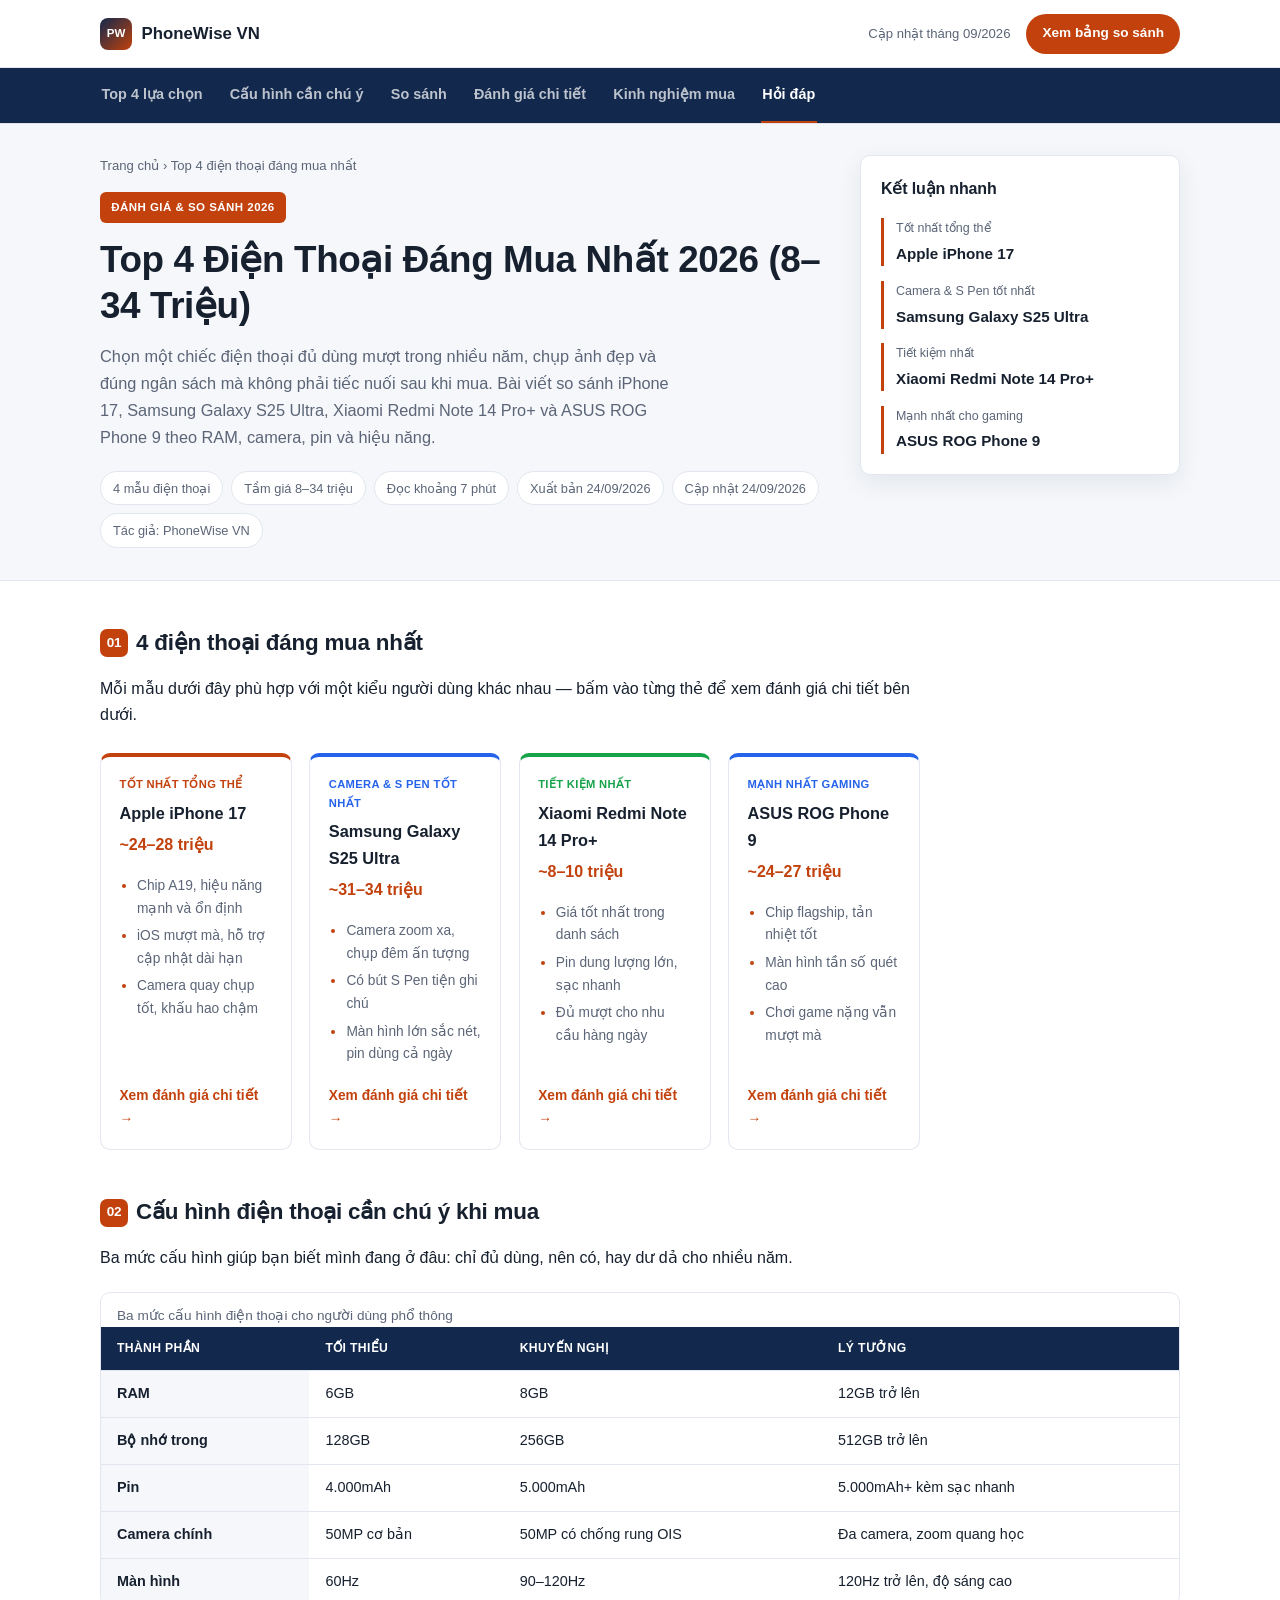
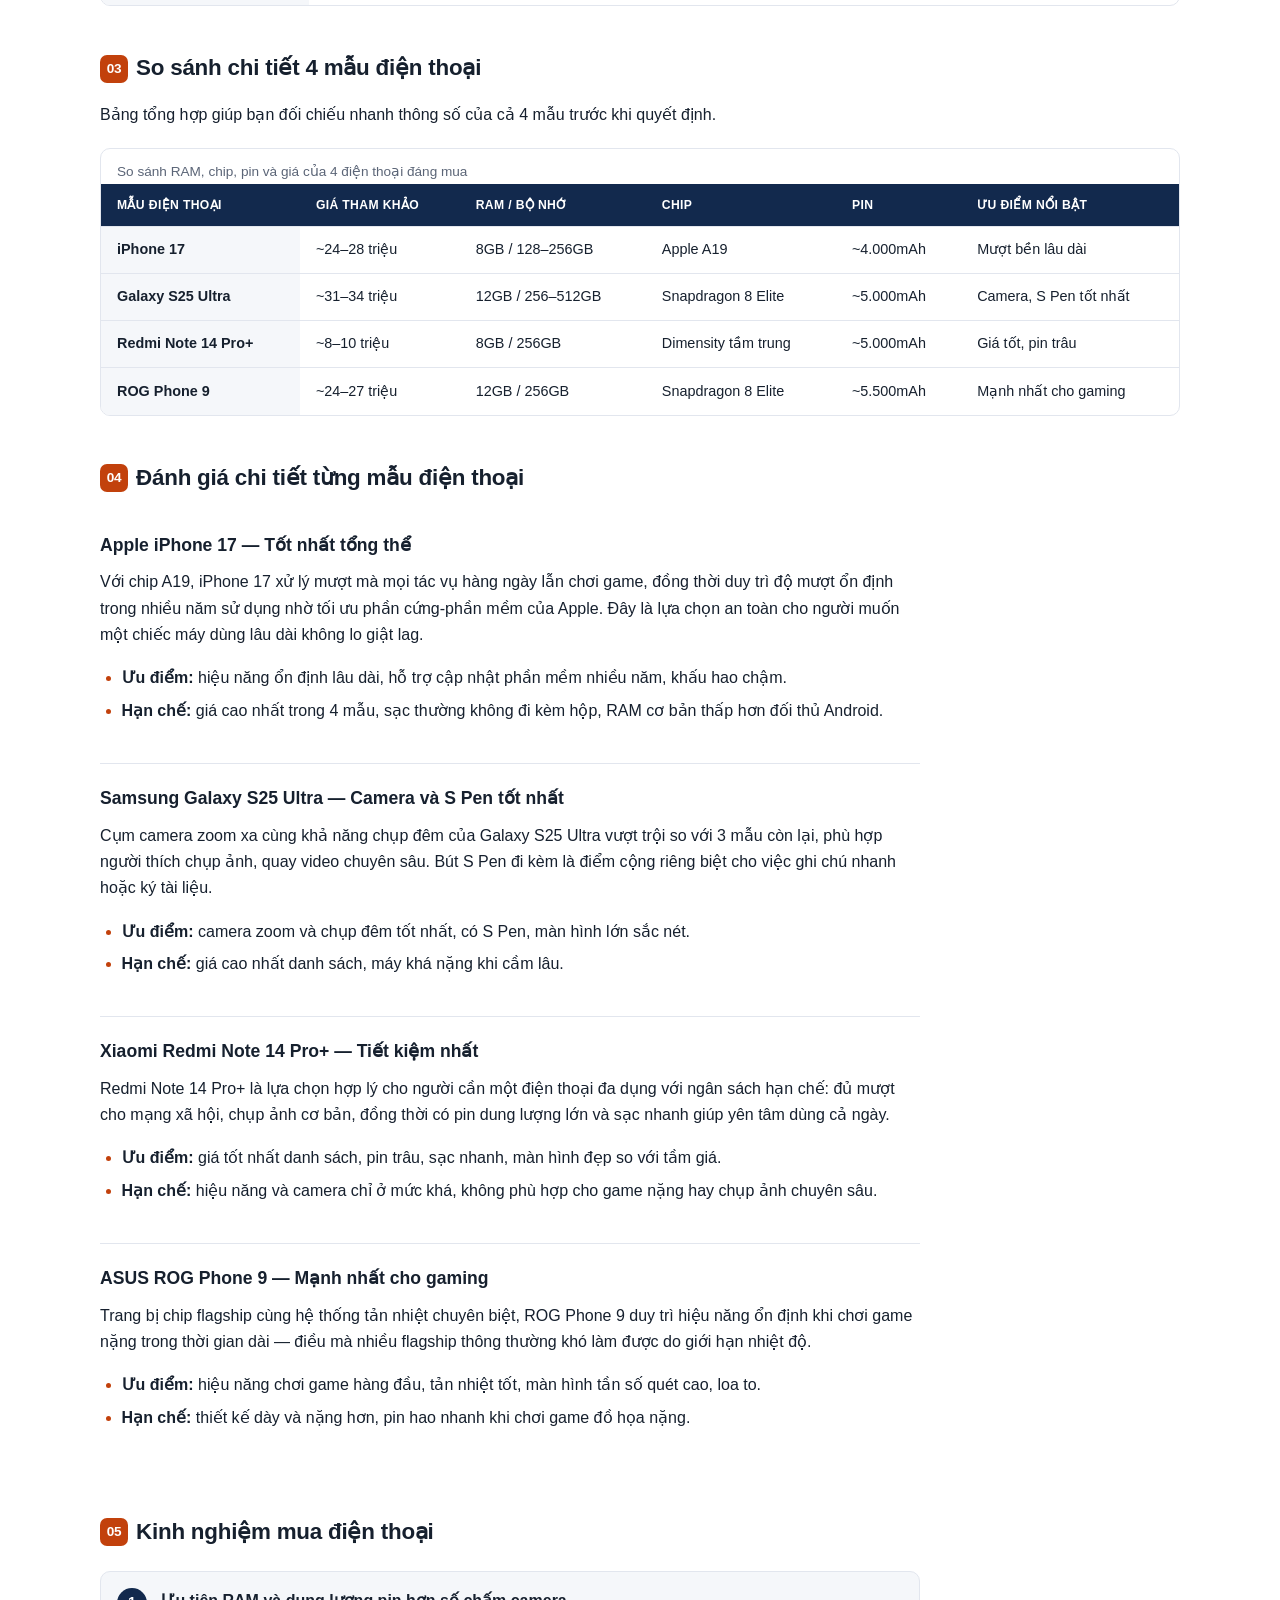
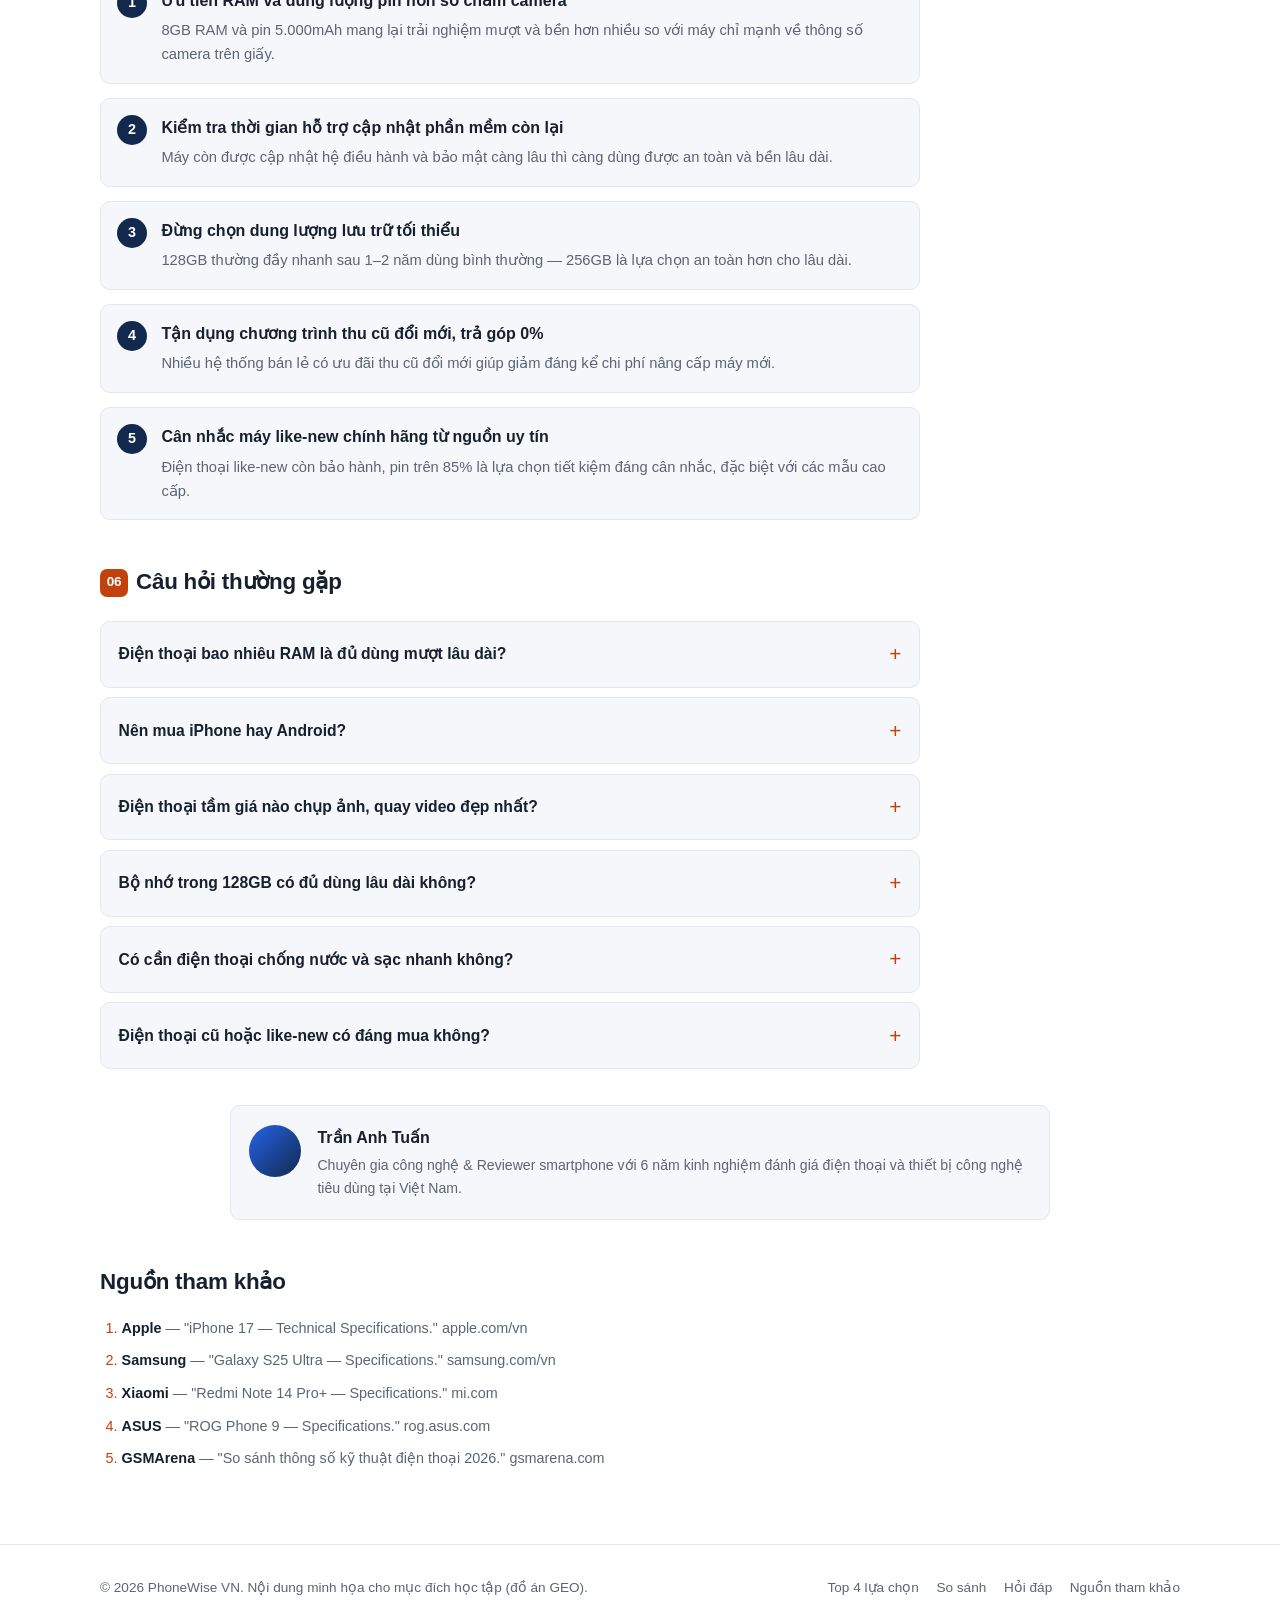
==== commit e5cb789b: "Replace content with a Top 4 smartphone comparison guide Repurpose the site from a laptop buying gui" ====
--- a/index.html
+++ b/index.html
@@ -3,22 +3,22 @@
 <head>
 <meta charset="UTF-8" />
 <meta name="viewport" content="width=device-width, initial-scale=1" />
-<title>Top 5 Laptop Lập Trình Cho Sinh Viên CNTT (15–30 Triệu) Đáng Mua Nhất 2026 | LapDev Guide</title>
-<meta name="description" content="So sánh MacBook Air M2, HP Pavilion 15, MSI Thin 15, LG gram 14 và Lenovo ThinkPad E14 theo RAM, CPU, pin, trọng lượng và khả năng nâng cấp — chọn đúng laptop lập trình cho sinh viên CNTT." />
+<title>Top 4 Điện Thoại Đáng Mua Nhất 2026 (8–34 Triệu) | PhoneWise VN</title>
+<meta name="description" content="So sánh iPhone 17, Samsung Galaxy S25 Ultra, Xiaomi Redmi Note 14 Pro+ và ASUS ROG Phone 9 theo RAM, camera, pin và hiệu năng — chọn đúng điện thoại phù hợp nhu cầu và ngân sách." />
 <link rel="canonical" href="https://tbill111.github.io/Seo_Geo/" />
 <meta name="robots" content="index, follow, max-image-preview:large" />
 <meta name="author" content="Trần Anh Tuấn" />
 
 <!-- Open Graph / Social -->
 <meta property="og:type" content="article" />
-<meta property="og:title" content="Top 5 Laptop Lập Trình Cho Sinh Viên CNTT (15–30 Triệu) Đáng Mua Nhất 2026" />
-<meta property="og:description" content="So sánh MacBook Air M2, HP Pavilion 15, MSI Thin 15, LG gram 14 và Lenovo ThinkPad E14 — chọn đúng laptop lập trình cho sinh viên CNTT." />
+<meta property="og:title" content="Top 4 Điện Thoại Đáng Mua Nhất 2026 (8–34 Triệu)" />
+<meta property="og:description" content="So sánh iPhone 17, Samsung Galaxy S25 Ultra, Xiaomi Redmi Note 14 Pro+ và ASUS ROG Phone 9 — chọn đúng điện thoại phù hợp nhu cầu và ngân sách." />
 <meta property="og:url" content="https://tbill111.github.io/Seo_Geo/" />
-<meta property="og:site_name" content="LapDev Guide" />
+<meta property="og:site_name" content="PhoneWise VN" />
 <meta property="og:locale" content="vi_VN" />
 <meta name="twitter:card" content="summary_large_image" />
 
-<link rel="icon" href="data:image/svg+xml,%3Csvg xmlns='http://www.w3.org/2000/svg' viewBox='0 0 32 32'%3E%3Crect width='32' height='32' rx='8' fill='%23c2410c'/%3E%3Ctext x='16' y='22' font-size='15' font-family='Arial' fill='white' text-anchor='middle'%3ELD%3C/text%3E%3C/svg%3E" />
+<link rel="icon" href="data:image/svg+xml,%3Csvg xmlns='http://www.w3.org/2000/svg' viewBox='0 0 32 32'%3E%3Crect width='32' height='32' rx='8' fill='%23c2410c'/%3E%3Ctext x='16' y='22' font-size='14' font-family='Arial' fill='white' text-anchor='middle'%3EPW%3C/text%3E%3C/svg%3E" />
 <link rel="stylesheet" href="styles.css" />
 
 <!-- ============================================================
@@ -34,13 +34,13 @@
       "@type": "WebSite",
       "@id": "https://tbill111.github.io/Seo_Geo/#website",
       "url": "https://tbill111.github.io/Seo_Geo/",
-      "name": "LapDev Guide",
+      "name": "PhoneWise VN",
       "inLanguage": "vi-VN"
     },
     {
       "@type": "Organization",
       "@id": "https://tbill111.github.io/Seo_Geo/#organization",
-      "name": "LapDev Guide",
+      "name": "PhoneWise VN",
       "url": "https://tbill111.github.io/Seo_Geo/",
       "logo": {
         "@type": "ImageObject",
@@ -51,18 +51,18 @@
       "@type": "Person",
       "@id": "https://tbill111.github.io/Seo_Geo/#author-trananhtuan",
       "name": "Trần Anh Tuấn",
-      "jobTitle": "Kỹ sư phần mềm & Reviewer laptop",
-      "description": "6 năm kinh nghiệm lập trình full-stack và đánh giá thiết bị công nghệ cho sinh viên CNTT tại Việt Nam."
+      "jobTitle": "Chuyên gia công nghệ & Reviewer smartphone",
+      "description": "6 năm kinh nghiệm đánh giá điện thoại và thiết bị công nghệ tiêu dùng tại Việt Nam."
     },
     {
       "@type": "WebPage",
       "@id": "https://tbill111.github.io/Seo_Geo/#webpage",
       "url": "https://tbill111.github.io/Seo_Geo/",
-      "name": "Top 5 Laptop Lập Trình Cho Sinh Viên CNTT (15–30 Triệu) Đáng Mua Nhất 2026",
-      "description": "So sánh MacBook Air M2, HP Pavilion 15, MSI Thin 15, LG gram 14 và Lenovo ThinkPad E14 theo RAM, CPU, pin, trọng lượng và khả năng nâng cấp.",
+      "name": "Top 4 Điện Thoại Đáng Mua Nhất 2026 (8–34 Triệu)",
+      "description": "So sánh iPhone 17, Samsung Galaxy S25 Ultra, Xiaomi Redmi Note 14 Pro+ và ASUS ROG Phone 9 theo RAM, camera, pin và hiệu năng.",
       "isPartOf": { "@id": "https://tbill111.github.io/Seo_Geo/#website" },
-      "datePublished": "2026-09-19",
-      "dateModified": "2026-09-21",
+      "datePublished": "2026-09-24",
+      "dateModified": "2026-09-24",
       "inLanguage": "vi-VN",
       "breadcrumb": { "@id": "https://tbill111.github.io/Seo_Geo/#breadcrumb" }
     },
@@ -79,49 +79,66 @@
         {
           "@type": "ListItem",
           "position": 2,
-          "name": "Top 5 laptop lập trình cho sinh viên CNTT"
+          "name": "Top 4 điện thoại đáng mua nhất"
         }
       ]
     },
     {
       "@type": "Article",
       "@id": "https://tbill111.github.io/Seo_Geo/#article",
-      "headline": "Top 5 Laptop Lập Trình Cho Sinh Viên CNTT (15–30 Triệu) Đáng Mua Nhất 2026",
-      "description": "So sánh MacBook Air M2, HP Pavilion 15, MSI Thin 15, LG gram 14 và Lenovo ThinkPad E14 theo RAM, CPU, pin, trọng lượng và khả năng nâng cấp.",
-      "articleSection": "Đánh giá & So sánh laptop",
-      "wordCount": 1800,
-      "datePublished": "2026-09-19",
-      "dateModified": "2026-09-21",
+      "headline": "Top 4 Điện Thoại Đáng Mua Nhất 2026 (8–34 Triệu)",
+      "description": "So sánh iPhone 17, Samsung Galaxy S25 Ultra, Xiaomi Redmi Note 14 Pro+ và ASUS ROG Phone 9 theo RAM, camera, pin và hiệu năng.",
+      "articleSection": "Đánh giá & So sánh điện thoại",
+      "wordCount": 1700,
+      "datePublished": "2026-09-24",
+      "dateModified": "2026-09-24",
       "inLanguage": "vi-VN",
       "mainEntityOfPage": { "@id": "https://tbill111.github.io/Seo_Geo/#webpage" },
       "author": { "@id": "https://tbill111.github.io/Seo_Geo/#author-trananhtuan" },
       "publisher": { "@id": "https://tbill111.github.io/Seo_Geo/#organization" },
       "keywords": [
-        "laptop lập trình cho sinh viên",
-        "laptop CNTT giá rẻ",
-        "MacBook Air M2",
-        "laptop chạy Docker",
-        "laptop lập trình 15 triệu",
-        "cấu hình laptop lập trình",
-        "laptop cho sinh viên IT"
+        "điện thoại đáng mua 2026",
+        "iPhone 17",
+        "Samsung Galaxy S25 Ultra",
+        "Redmi Note 14 Pro",
+        "điện thoại chơi game",
+        "điện thoại camera đẹp",
+        "điện thoại giá rẻ pin trâu"
       ]
     },
     {
       "@type": "ItemList",
-      "@id": "https://tbill111.github.io/Seo_Geo/#top5-list",
-      "name": "Top 5 laptop lập trình đáng mua nhất cho sinh viên CNTT",
+      "@id": "https://tbill111.github.io/Seo_Geo/#top4-list",
+      "name": "Top 4 điện thoại đáng mua nhất 2026",
       "itemListOrder": "https://schema.org/ItemListOrderAscending",
-      "numberOfItems": 5,
+      "numberOfItems": 4,
       "itemListElement": [
         {
           "@type": "ListItem",
           "position": 1,
           "item": {
             "@type": "Product",
-            "name": "Apple MacBook Air 13\" M2",
+            "name": "Apple iPhone 17",
             "brand": { "@type": "Brand", "name": "Apple" },
-            "category": "Laptop lập trình",
-            "description": "Tốt nhất tổng thể cho sinh viên CNTT: chip Apple M2 chạy mát và êm, pin dùng cả ngày, nặng khoảng 1,24kg, macOS nền Unix thuận tiện cho lập trình web và di động."
+            "category": "Điện thoại",
+            "description": "Tốt nhất tổng thể: chip A19 hiệu năng mạnh, iOS mượt mà ổn định lâu dài, camera quay chụp tốt và khấu hao chậm theo thời gian.",
+            "url": "https://tbill111.github.io/Seo_Geo/#iphone-17",
+            "offers": {
+              "@type": "AggregateOffer",
+              "priceCurrency": "VND",
+              "lowPrice": "24000000",
+              "highPrice": "28000000",
+              "offerCount": "1",
+              "itemCondition": "https://schema.org/NewCondition",
+              "priceValidUntil": "2026-12-31"
+            },
+            "review": {
+              "@type": "Review",
+              "name": "Đánh giá của PhoneWise VN: Tốt nhất tổng thể",
+              "reviewBody": "Hiệu năng mạnh, mượt bền lâu dài, hệ sinh thái Apple đồng bộ tốt, nhưng giá cao nhất danh sách và sạc đi kèm hộp thường không có sẵn.",
+              "author": { "@id": "https://tbill111.github.io/Seo_Geo/#author-trananhtuan" },
+              "reviewRating": { "@type": "Rating", "ratingValue": "4.7", "bestRating": "5" }
+            }
           }
         },
         {
@@ -129,10 +146,27 @@
           "position": 2,
           "item": {
             "@type": "Product",
-            "name": "HP Pavilion 15",
-            "brand": { "@type": "Brand", "name": "HP" },
-            "category": "Laptop lập trình",
-            "description": "Lựa chọn tiết kiệm nhất: màn 15,6 inch Full HD IPS rộng rãi, có khe RAM để nâng cấp, đủ mạnh cho lập trình web, backend và cơ sở dữ liệu."
+            "name": "Samsung Galaxy S25 Ultra",
+            "brand": { "@type": "Brand", "name": "Samsung" },
+            "category": "Điện thoại",
+            "description": "Camera và bút S Pen tốt nhất: zoom xa sắc nét, chụp đêm ấn tượng, màn hình lớn sắc nét kèm bút cảm ứng tiện ghi chú.",
+            "url": "https://tbill111.github.io/Seo_Geo/#galaxy-s25-ultra",
+            "offers": {
+              "@type": "AggregateOffer",
+              "priceCurrency": "VND",
+              "lowPrice": "31000000",
+              "highPrice": "34000000",
+              "offerCount": "1",
+              "itemCondition": "https://schema.org/NewCondition",
+              "priceValidUntil": "2026-12-31"
+            },
+            "review": {
+              "@type": "Review",
+              "name": "Đánh giá của PhoneWise VN: Camera và S Pen tốt nhất",
+              "reviewBody": "Cụm camera zoom xa và chụp đêm xuất sắc, có S Pen tiện dụng, nhưng máy khá nặng và giá cao nhất trong 4 mẫu.",
+              "author": { "@id": "https://tbill111.github.io/Seo_Geo/#author-trananhtuan" },
+              "reviewRating": { "@type": "Rating", "ratingValue": "4.6", "bestRating": "5" }
+            }
           }
         },
         {
@@ -140,10 +174,27 @@
           "position": 3,
           "item": {
             "@type": "Product",
-            "name": "MSI Thin 15",
-            "brand": { "@type": "Brand", "name": "MSI" },
-            "category": "Laptop lập trình",
-            "description": "Mạnh nhất để chạy Docker và Machine Learning nhờ card đồ họa rời NVIDIA GeForce RTX, CPU dòng H và RAM có thể nâng cấp."
+            "name": "Xiaomi Redmi Note 14 Pro+",
+            "brand": { "@type": "Brand", "name": "Xiaomi" },
+            "category": "Điện thoại",
+            "description": "Tiết kiệm nhất: giá tốt nhất danh sách, pin dung lượng lớn kèm sạc nhanh, đủ dùng mượt cho nhu cầu hàng ngày.",
+            "url": "https://tbill111.github.io/Seo_Geo/#redmi-note-14-pro",
+            "offers": {
+              "@type": "AggregateOffer",
+              "priceCurrency": "VND",
+              "lowPrice": "8000000",
+              "highPrice": "10000000",
+              "offerCount": "1",
+              "itemCondition": "https://schema.org/NewCondition",
+              "priceValidUntil": "2026-12-31"
+            },
+            "review": {
+              "@type": "Review",
+              "name": "Đánh giá của PhoneWise VN: Tiết kiệm nhất",
+              "reviewBody": "Giá tốt nhất danh sách, pin trâu và sạc nhanh, nhưng hiệu năng và camera chỉ ở mức khá so với các mẫu cao cấp hơn.",
+              "author": { "@id": "https://tbill111.github.io/Seo_Geo/#author-trananhtuan" },
+              "reviewRating": { "@type": "Rating", "ratingValue": "4.3", "bestRating": "5" }
+            }
           }
         },
         {
@@ -151,21 +202,27 @@
           "position": 4,
           "item": {
             "@type": "Product",
-            "name": "LG gram 14",
-            "brand": { "@type": "Brand", "name": "LG" },
-            "category": "Laptop lập trình",
-            "description": "Nhẹ nhất trong danh sách, chỉ khoảng 1,2kg, pin lớn dùng được nhiều giờ, màn 14 inch WUXGA IPS gọn gàng, dễ mang đi học cả ngày."
-          }
-        },
-        {
-          "@type": "ListItem",
-          "position": 5,
-          "item": {
-            "@type": "Product",
-            "name": "Lenovo ThinkPad E14",
-            "brand": { "@type": "Brand", "name": "Lenovo" },
-            "category": "Laptop lập trình",
-            "description": "Bàn phím gõ êm với hành trình phím tốt, khung máy bền bỉ, dễ cài Linux, phù hợp sinh viên cần gõ code nhiều giờ mỗi ngày."
+            "name": "ASUS ROG Phone 9",
+            "brand": { "@type": "Brand", "name": "ASUS" },
+            "category": "Điện thoại",
+            "description": "Mạnh nhất cho gaming: chip flagship hiệu năng cao, tản nhiệt tốt, màn hình tần số quét cao chơi game mượt mà.",
+            "url": "https://tbill111.github.io/Seo_Geo/#rog-phone-9",
+            "offers": {
+              "@type": "AggregateOffer",
+              "priceCurrency": "VND",
+              "lowPrice": "24000000",
+              "highPrice": "27000000",
+              "offerCount": "1",
+              "itemCondition": "https://schema.org/NewCondition",
+              "priceValidUntil": "2026-12-31"
+            },
+            "review": {
+              "@type": "Review",
+              "name": "Đánh giá của PhoneWise VN: Mạnh nhất cho gaming",
+              "reviewBody": "Hiệu năng chơi game hàng đầu, tản nhiệt tốt, màn hình tần số quét cao, nhưng máy dày hơn và pin hao nhanh khi chơi game nặng.",
+              "author": { "@id": "https://tbill111.github.io/Seo_Geo/#author-trananhtuan" },
+              "reviewRating": { "@type": "Rating", "ratingValue": "4.4", "bestRating": "5" }
+            }
           }
         }
       ]
@@ -176,50 +233,50 @@
       "mainEntity": [
         {
           "@type": "Question",
-          "name": "Laptop bao nhiêu RAM là đủ cho sinh viên ngành CNTT?",
+          "name": "Điện thoại bao nhiêu RAM là đủ dùng mượt lâu dài?",
           "acceptedAnswer": {
             "@type": "Answer",
-            "text": "16GB RAM là mức khuyến nghị cho sinh viên CNTT vì đủ để chạy song song IDE, trình duyệt nhiều tab, máy ảo hoặc Docker container. 8GB chỉ nên chọn nếu máy có khe RAM để nâng cấp sau này; 32GB phù hợp nếu học sâu về Machine Learning, dựng nhiều máy ảo hoặc phát triển ứng dụng nặng."
+            "text": "8GB RAM là mức khuyến nghị để máy chạy mượt trong 2–3 năm với các ứng dụng mạng xã hội, chụp ảnh, chơi game nhẹ. Từ 12GB trở lên phù hợp nếu bạn chơi game nặng, quay video 4K hoặc muốn máy bền hơn về lâu dài; 6GB chỉ nên coi là mức tối thiểu chấp nhận được."
           }
         },
         {
           "@type": "Question",
-          "name": "Nên mua MacBook hay laptop Windows để học lập trình?",
+          "name": "Nên mua iPhone hay Android?",
           "acceptedAnswer": {
             "@type": "Answer",
-            "text": "MacBook (như MacBook Air M2) phù hợp nếu bạn học lập trình iOS/macOS, ưu tiên pin trâu và máy chạy mát vì nền macOS dựa trên Unix rất gần với môi trường server Linux. Laptop Windows phù hợp hơn nếu bạn cần chạy phần mềm chuyên ngành chỉ hỗ trợ Windows, chơi game, hoặc cần GPU rời để học Machine Learning với chi phí hợp lý hơn."
+            "text": "iPhone (như iPhone 17) phù hợp nếu bạn ưu tiên độ mượt ổn định lâu dài, thời gian hỗ trợ cập nhật phần mềm dài và hệ sinh thái Apple đồng bộ. Android (như Galaxy S25 Ultra, Redmi Note 14 Pro+) phù hợp hơn nếu bạn cần tùy biến sâu, nhiều lựa chọn tầm giá đa dạng, hoặc tính năng phần cứng đặc biệt như bút S Pen."
           }
         },
         {
           "@type": "Question",
-          "name": "Laptop tầm 15–20 triệu có chạy được Docker và máy ảo không?",
+          "name": "Điện thoại tầm giá nào chụp ảnh, quay video đẹp nhất?",
           "acceptedAnswer": {
             "@type": "Answer",
-            "text": "Có, miễn là máy có RAM từ 16GB trở lên và CPU từ Core i5/Ryzen 5 thế hệ mới trở lên. Các mẫu như HP Pavilion 15 hay MSI Thin 15 trong tầm giá này đều chạy tốt Docker, WSL2 và vài máy ảo nhẹ cùng lúc, dù MSI Thin 15 sẽ mượt hơn nhờ có GPU rời hỗ trợ ảo hóa."
+            "text": "Trong tầm giá cao cấp, Samsung Galaxy S25 Ultra có cụm camera zoom xa và chụp đêm tốt nhất trong 4 mẫu. Ở tầm giá phổ thông hơn, Xiaomi Redmi Note 14 Pro+ vẫn chụp ảnh ban ngày ổn dù không mạnh bằng các mẫu cao cấp trong điều kiện thiếu sáng."
           }
         },
         {
           "@type": "Question",
-          "name": "Có cần laptop có card đồ họa rời (GPU) để học lập trình không?",
+          "name": "Bộ nhớ trong 128GB có đủ dùng lâu dài không?",
           "acceptedAnswer": {
             "@type": "Answer",
-            "text": "Phần lớn sinh viên CNTT học lập trình web, backend, mobile hay cơ sở dữ liệu không bắt buộc cần GPU rời. GPU rời (như NVIDIA GeForce RTX trên MSI Thin 15) chỉ thực sự cần thiết nếu bạn học sâu về Machine Learning, Computer Vision, phát triển game hoặc dựng nhiều máy ảo nặng cùng lúc."
+            "text": "128GB chỉ nên coi là mức tối thiểu và dễ đầy sau 1–2 năm nếu bạn chụp nhiều ảnh, quay video 4K hoặc cài nhiều ứng dụng, game. 256GB là mức khuyến nghị an toàn cho phần lớn người dùng, còn 512GB trở lên phù hợp nếu bạn quay video thường xuyên hoặc không có thói quen sao lưu lên đám mây."
           }
         },
         {
           "@type": "Question",
-          "name": "SSD 256GB có đủ dùng cho 4 năm đại học ngành CNTT không?",
+          "name": "Có cần điện thoại chống nước và sạc nhanh không?",
           "acceptedAnswer": {
             "@type": "Answer",
-            "text": "256GB chỉ nên coi là mức tối thiểu và dễ đầy sau 1–2 năm khi cài nhiều IDE, máy ảo, bộ dữ liệu học Machine Learning. 512GB là mức khuyến nghị an toàn cho suốt 4 năm học, còn 1TB phù hợp nếu bạn lưu nhiều dự án, dataset hoặc dual-boot nhiều hệ điều hành."
+            "text": "Chuẩn chống nước IP68 không bắt buộc nhưng là điểm cộng an toàn nếu bạn dùng máy ngoài trời nhiều hoặc hay để gần nước. Sạc nhanh (từ 33W trở lên) giúp tiết kiệm đáng kể thời gian chờ, đặc biệt hữu ích với các máy pin dung lượng lớn như Redmi Note 14 Pro+."
           }
         },
         {
           "@type": "Question",
-          "name": "Laptop cũ (refurbished) có phải lựa chọn tốt cho sinh viên CNTT không?",
+          "name": "Điện thoại cũ hoặc like-new có đáng mua không?",
           "acceptedAnswer": {
             "@type": "Answer",
-            "text": "Laptop refurbished từ nguồn uy tín, còn bảo hành và pin trên 80% là lựa chọn tiết kiệm hợp lý, đặc biệt với các dòng doanh nghiệp bền bỉ như ThinkPad. Tuy nhiên nên kiểm tra kỹ tình trạng pin, bàn phím, cổng kết nối và tránh mua máy đã hết vòng đời cập nhật phần mềm."
+            "text": "Điện thoại like-new từ cửa hàng uy tín, còn bảo hành và pin trên 85% là lựa chọn tiết kiệm hợp lý, đặc biệt với các mẫu cao cấp như iPhone hay Galaxy Ultra. Tuy nhiên nên kiểm tra kỹ tình trạng pin, màn hình, camera và tránh mua máy đã hết thời gian hỗ trợ cập nhật phần mềm."
           }
         }
       ]
@@ -235,8 +292,8 @@
 <header class="site-header">
   <div class="wrap header-row">
     <a class="brand" href="#top">
-      <span class="brand-mark" aria-hidden="true">LD</span>
-      LapDev Guide
+      <span class="brand-mark" aria-hidden="true">PW</span>
+      PhoneWise VN
     </a>
     <div class="header-actions">
       <span class="header-updated">Cập nhật tháng 09/2026</span>
@@ -247,8 +304,8 @@
 
 <nav class="tab-bar" aria-label="Điều hướng nội dung bài viết">
   <div class="wrap tab-bar-scroll">
-    <a href="#top5">Top 5 lựa chọn</a>
-    <a href="#cau-hinh">Cấu hình cần có</a>
+    <a href="#top4">Top 4 lựa chọn</a>
+    <a href="#cau-hinh">Cấu hình cần chú ý</a>
     <a href="#so-sanh">So sánh</a>
     <a href="#danh-gia-chi-tiet">Đánh giá chi tiết</a>
     <a href="#kinh-nghiem-mua">Kinh nghiệm mua</a>
@@ -263,23 +320,22 @@
         <div class="hero-main">
           <p class="breadcrumb">
             <a href="#top">Trang chủ</a> <span aria-hidden="true">›</span>
-            <span>Top 5 laptop lập trình cho sinh viên CNTT</span>
+            <span>Top 4 điện thoại đáng mua nhất</span>
           </p>
           <span class="category-badge">ĐÁNH GIÁ &amp; SO SÁNH 2026</span>
-          <h1>Top 5 Laptop Lập Trình Cho Sinh Viên CNTT (15–30 Triệu) Đáng Mua Nhất 2026</h1>
+          <h1>Top 4 Điện Thoại Đáng Mua Nhất 2026 (8–34 Triệu)</h1>
           <p class="deck">
-            Chọn một chiếc laptop đủ sức học lập trình, chạy Docker, dựng môi trường Linux bằng
-            WSL2 và làm đồ án mà không phải đổi máy giữa chừng. Bài viết so sánh MacBook Air M2,
-            HP Pavilion 15, MSI Thin 15, LG gram 14 và Lenovo ThinkPad E14 theo RAM, CPU, pin,
-            trọng lượng và khả năng nâng cấp.
+            Chọn một chiếc điện thoại đủ dùng mượt trong nhiều năm, chụp ảnh đẹp và đúng ngân sách
+            mà không phải tiếc nuối sau khi mua. Bài viết so sánh iPhone 17, Samsung Galaxy S25
+            Ultra, Xiaomi Redmi Note 14 Pro+ và ASUS ROG Phone 9 theo RAM, camera, pin và hiệu năng.
           </p>
           <ul class="meta-chips" aria-label="Thông tin bài viết">
-            <li>5 mẫu laptop</li>
-            <li>Tầm giá 15–30 triệu</li>
-            <li>Đọc khoảng 8 phút</li>
-            <li>Xuất bản 19/09/2026</li>
-            <li>Cập nhật 21/09/2026</li>
-            <li>Tác giả: LapDev Guide</li>
+            <li>4 mẫu điện thoại</li>
+            <li>Tầm giá 8–34 triệu</li>
+            <li>Đọc khoảng 7 phút</li>
+            <li>Xuất bản 24/09/2026</li>
+            <li>Cập nhật 24/09/2026</li>
+            <li>Tác giả: PhoneWise VN</li>
           </ul>
         </div>
 
@@ -288,23 +344,19 @@
           <dl>
             <div class="quick-verdict-row">
               <dt>Tốt nhất tổng thể</dt>
-              <dd><a href="#macbook-air">MacBook Air 13" M2</a></dd>
+              <dd><a href="#iphone-17">Apple iPhone 17</a></dd>
+            </div>
+            <div class="quick-verdict-row">
+              <dt>Camera &amp; S Pen tốt nhất</dt>
+              <dd><a href="#galaxy-s25-ultra">Samsung Galaxy S25 Ultra</a></dd>
             </div>
             <div class="quick-verdict-row">
               <dt>Tiết kiệm nhất</dt>
-              <dd><a href="#hp-pavilion">HP Pavilion 15</a></dd>
+              <dd><a href="#redmi-note-14-pro">Xiaomi Redmi Note 14 Pro+</a></dd>
             </div>
             <div class="quick-verdict-row">
-              <dt>Mạnh nhất để chạy Docker, ML</dt>
-              <dd><a href="#msi-thin">MSI Thin 15</a></dd>
-            </div>
-            <div class="quick-verdict-row">
-              <dt>Nhẹ nhất, mang đi học cả ngày</dt>
-              <dd><a href="#lg-gram">LG gram 14</a></dd>
-            </div>
-            <div class="quick-verdict-row">
-              <dt>Bàn phím và độ bền tốt nhất</dt>
-              <dd><a href="#thinkpad-e14">Lenovo ThinkPad E14</a></dd>
+              <dt>Mạnh nhất cho gaming</dt>
+              <dd><a href="#rog-phone-9">ASUS ROG Phone 9</a></dd>
             </div>
           </dl>
         </aside>
@@ -312,79 +364,67 @@
     </header>
 
     <div class="wrap">
-      <section id="top5" aria-labelledby="top5-heading">
-        <h2><span class="section-num">01</span> 5 laptop lập trình đáng mua nhất</h2>
-        <p>Mỗi mẫu dưới đây phù hợp với một kiểu sinh viên CNTT khác nhau — bấm vào từng thẻ để xem đánh giá chi tiết bên dưới.</p>
+      <section id="top4" aria-labelledby="top4-heading">
+        <h2 id="top4-heading"><span class="section-num">01</span> 4 điện thoại đáng mua nhất</h2>
+        <p>Mỗi mẫu dưới đây phù hợp với một kiểu người dùng khác nhau — bấm vào từng thẻ để xem đánh giá chi tiết bên dưới.</p>
 
         <div class="product-grid">
-          <article class="product-card product-card--blue" id="macbook-air-card">
+          <article class="product-card product-card--orange" id="iphone-17-card">
             <span class="product-badge">Tốt nhất tổng thể</span>
-            <h3>Apple MacBook Air 13" M2</h3>
-            <p class="product-price">~22–27 triệu</p>
+            <h3>Apple iPhone 17</h3>
+            <p class="product-price">~24–28 triệu</p>
             <ul>
-              <li>Chip Apple M2, chạy mát và êm</li>
-              <li>Pin dùng cả ngày, nặng ~1,24kg</li>
-              <li>macOS nền Unix, làm iOS bằng Xcode</li>
+              <li>Chip A19, hiệu năng mạnh và ổn định</li>
+              <li>iOS mượt mà, hỗ trợ cập nhật dài hạn</li>
+              <li>Camera quay chụp tốt, khấu hao chậm</li>
             </ul>
-            <a class="product-link" href="#macbook-air">Xem đánh giá chi tiết →</a>
+            <a class="product-link" href="#iphone-17">Xem đánh giá chi tiết →</a>
           </article>
 
-          <article class="product-card product-card--green" id="hp-pavilion-card">
+          <article class="product-card product-card--blue" id="galaxy-s25-ultra-card">
+            <span class="product-badge">Camera &amp; S Pen tốt nhất</span>
+            <h3>Samsung Galaxy S25 Ultra</h3>
+            <p class="product-price">~31–34 triệu</p>
+            <ul>
+              <li>Camera zoom xa, chụp đêm ấn tượng</li>
+              <li>Có bút S Pen tiện ghi chú</li>
+              <li>Màn hình lớn sắc nét, pin dùng cả ngày</li>
+            </ul>
+            <a class="product-link" href="#galaxy-s25-ultra">Xem đánh giá chi tiết →</a>
+          </article>
+
+          <article class="product-card product-card--green" id="redmi-note-14-pro-card">
             <span class="product-badge">Tiết kiệm nhất</span>
-            <h3>HP Pavilion 15</h3>
-            <p class="product-price">~16–19 triệu</p>
+            <h3>Xiaomi Redmi Note 14 Pro+</h3>
+            <p class="product-price">~8–10 triệu</p>
             <ul>
-              <li>Màn 15,6" Full HD IPS rộng rãi</li>
-              <li>Có khe RAM để nâng cấp</li>
-              <li>Đủ mạnh cho web, backend, cơ sở dữ liệu</li>
+              <li>Giá tốt nhất trong danh sách</li>
+              <li>Pin dung lượng lớn, sạc nhanh</li>
+              <li>Đủ mượt cho nhu cầu hàng ngày</li>
             </ul>
-            <a class="product-link" href="#hp-pavilion">Xem đánh giá chi tiết →</a>
+            <a class="product-link" href="#redmi-note-14-pro">Xem đánh giá chi tiết →</a>
           </article>
 
-          <article class="product-card product-card--orange" id="msi-thin-card">
-            <span class="product-badge">Mạnh nhất chạy Docker, ML</span>
-            <h3>MSI Thin 15</h3>
-            <p class="product-price">~17–21 triệu</p>
+          <article class="product-card product-card--blue" id="rog-phone-9-card">
+            <span class="product-badge">Mạnh nhất gaming</span>
+            <h3>ASUS ROG Phone 9</h3>
+            <p class="product-price">~24–27 triệu</p>
             <ul>
-              <li>Card đồ họa rời NVIDIA GeForce RTX</li>
-              <li>CPU dòng H, RAM nâng cấp được</li>
-              <li>Hợp Docker, Machine Learning, game dev</li>
+              <li>Chip flagship, tản nhiệt tốt</li>
+              <li>Màn hình tần số quét cao</li>
+              <li>Chơi game nặng vẫn mượt mà</li>
             </ul>
-            <a class="product-link" href="#msi-thin">Xem đánh giá chi tiết →</a>
+            <a class="product-link" href="#rog-phone-9">Xem đánh giá chi tiết →</a>
           </article>
-
-          <article class="product-card product-card--blue" id="lg-gram-card">
-            <span class="product-badge">Nhẹ nhất</span>
-            <h3>LG gram 14</h3>
-            <p class="product-price">~24–30 triệu</p>
-            <ul>
-              <li>Chỉ khoảng 1,2kg, dễ mang đi học</li>
-              <li>Pin lớn, dùng được nhiều giờ</li>
-              <li>Màn 14" WUXGA IPS gọn gàng</li>
-            </ul>
-            <a class="product-link" href="#lg-gram">Xem đánh giá chi tiết →</a>
-          </article>
-
-          <article class="product-card product-card--green" id="thinkpad-e14-card">
-            <span class="product-badge">Bàn phím, độ bền</span>
-            <h3>Lenovo ThinkPad E14</h3>
-            <p class="product-price">~17–22 triệu</p>
-            <ul>
-              <li>Bàn phím gõ êm, hành trình tốt</li>
-              <li>Khung máy bền, nặng ~1,4kg</li>
-              <li>Dễ cài Linux, có khe RAM (tùy bản)</li>
-            </ul>
-            <a class="product-link" href="#thinkpad-e14">Xem đánh giá chi tiết →</a>
-          </article>
         </div>
       </section>
 
       <section id="cau-hinh" aria-labelledby="cau-hinh-heading">
-        <h2 id="cau-hinh-heading"><span class="section-num">02</span> Cấu hình laptop cần có để học lập trình</h2>
+        <h2 id="cau-hinh-heading"><span class="section-num">02</span> Cấu hình điện thoại cần chú ý khi mua</h2>
         <p>Ba mức cấu hình giúp bạn biết mình đang ở đâu: chỉ đủ dùng, nên có, hay dư dả cho nhiều năm.</p>
         <div class="table-wrap">
           <table>
-            <caption>Ba mức cấu hình laptop cho sinh viên lập trình</caption>
+            <caption>Ba mức cấu hình điện thoại cho người dùng phổ thông</caption>
             <thead>
               <tr>
                 <th scope="col">Thành phần</th>
@@ -396,33 +436,33 @@
             <tbody>
               <tr>
                 <th scope="row">RAM</th>
-                <td>8GB (chỉ khi nâng cấp được)</td>
-                <td>16GB</td>
-                <td>32GB</td>
-              </tr>
-              <tr>
-                <th scope="row">CPU</th>
-                <td>Core i3 / Ryzen 3</td>
-                <td>Core i5 / Ryzen 5 / Apple M-series</td>
-                <td>Core i7 / Ryzen 7 dòng H</td>
-              </tr>
-              <tr>
-                <th scope="row">Ổ cứng SSD</th>
+                <td>6GB</td>
+                <td>8GB</td>
+                <td>12GB trở lên</td>
+              </tr>
+              <tr>
+                <th scope="row">Bộ nhớ trong</th>
+                <td>128GB</td>
                 <td>256GB</td>
-                <td>512GB</td>
-                <td>1TB</td>
-              </tr>
-              <tr>
-                <th scope="row">GPU</th>
-                <td>Tích hợp (iGPU)</td>
-                <td>Tích hợp mạnh (Iris Xe / Radeon)</td>
-                <td>Card rời RTX 3050 trở lên (học ML, game dev)</td>
+                <td>512GB trở lên</td>
               </tr>
               <tr>
                 <th scope="row">Pin</th>
-                <td>4–5 giờ</td>
-                <td>6–8 giờ</td>
-                <td>8 giờ trở lên</td>
+                <td>4.000mAh</td>
+                <td>5.000mAh</td>
+                <td>5.000mAh+ kèm sạc nhanh</td>
+              </tr>
+              <tr>
+                <th scope="row">Camera chính</th>
+                <td>50MP cơ bản</td>
+                <td>50MP có chống rung OIS</td>
+                <td>Đa camera, zoom quang học</td>
+              </tr>
+              <tr>
+                <th scope="row">Màn hình</th>
+                <td>60Hz</td>
+                <td>90–120Hz</td>
+                <td>120Hz trở lên, độ sáng cao</td>
               </tr>
             </tbody>
           </table>
@@ -430,61 +470,53 @@
       </section>
 
       <section id="so-sanh" aria-labelledby="so-sanh-heading">
-        <h2 id="so-sanh-heading"><span class="section-num">03</span> So sánh chi tiết 5 mẫu laptop lập trình</h2>
-        <p>Bảng tổng hợp giúp bạn đối chiếu nhanh thông số của cả 5 mẫu trước khi quyết định.</p>
+        <h2 id="so-sanh-heading"><span class="section-num">03</span> So sánh chi tiết 4 mẫu điện thoại</h2>
+        <p>Bảng tổng hợp giúp bạn đối chiếu nhanh thông số của cả 4 mẫu trước khi quyết định.</p>
         <div class="table-wrap">
           <table>
-            <caption>So sánh RAM, CPU, trọng lượng và giá của 5 laptop lập trình</caption>
+            <caption>So sánh RAM, chip, pin và giá của 4 điện thoại đáng mua</caption>
             <thead>
               <tr>
-                <th scope="col">Mẫu laptop</th>
+                <th scope="col">Mẫu điện thoại</th>
                 <th scope="col">Giá tham khảo</th>
-                <th scope="col">RAM</th>
-                <th scope="col">CPU / GPU</th>
-                <th scope="col">Trọng lượng</th>
+                <th scope="col">RAM / Bộ nhớ</th>
+                <th scope="col">Chip</th>
+                <th scope="col">Pin</th>
                 <th scope="col">Ưu điểm nổi bật</th>
               </tr>
             </thead>
             <tbody>
               <tr>
-                <th scope="row">MacBook Air 13" M2</th>
-                <td>~22–27 triệu</td>
-                <td>8–24GB (hàn chết)</td>
-                <td>Apple M2 / GPU tích hợp</td>
-                <td>~1,24kg</td>
-                <td>Pin trâu, mát, êm</td>
-              </tr>
-              <tr>
-                <th scope="row">HP Pavilion 15</th>
-                <td>~16–19 triệu</td>
-                <td>8–16GB (nâng cấp được)</td>
-                <td>Core i5 / GPU tích hợp</td>
-                <td>~1,7kg</td>
-                <td>Giá tốt, màn rộng</td>
-              </tr>
-              <tr>
-                <th scope="row">MSI Thin 15</th>
-                <td>~17–21 triệu</td>
-                <td>8–16GB (nâng cấp được)</td>
-                <td>Core i5-H / RTX rời</td>
-                <td>~1,9kg</td>
-                <td>Mạnh nhất cho Docker, ML</td>
-              </tr>
-              <tr>
-                <th scope="row">LG gram 14</th>
-                <td>~24–30 triệu</td>
-                <td>16–32GB</td>
-                <td>Core i5/i7 / GPU tích hợp</td>
-                <td>~1,2kg</td>
-                <td>Nhẹ nhất, pin lớn</td>
-              </tr>
-              <tr>
-                <th scope="row">Lenovo ThinkPad E14</th>
-                <td>~17–22 triệu</td>
-                <td>8–16GB (nâng cấp được)</td>
-                <td>Core i5/Ryzen 5 / GPU tích hợp</td>
-                <td>~1,4kg</td>
-                <td>Bàn phím tốt, bền bỉ</td>
+                <th scope="row">iPhone 17</th>
+                <td>~24–28 triệu</td>
+                <td>8GB / 128–256GB</td>
+                <td>Apple A19</td>
+                <td>~4.000mAh</td>
+                <td>Mượt bền lâu dài</td>
+              </tr>
+              <tr>
+                <th scope="row">Galaxy S25 Ultra</th>
+                <td>~31–34 triệu</td>
+                <td>12GB / 256–512GB</td>
+                <td>Snapdragon 8 Elite</td>
+                <td>~5.000mAh</td>
+                <td>Camera, S Pen tốt nhất</td>
+              </tr>
+              <tr>
+                <th scope="row">Redmi Note 14 Pro+</th>
+                <td>~8–10 triệu</td>
+                <td>8GB / 256GB</td>
+                <td>Dimensity tầm trung</td>
+                <td>~5.000mAh</td>
+                <td>Giá tốt, pin trâu</td>
+              </tr>
+              <tr>
+                <th scope="row">ROG Phone 9</th>
+                <td>~24–27 triệu</td>
+                <td>12GB / 256GB</td>
+                <td>Snapdragon 8 Elite</td>
+                <td>~5.500mAh</td>
+                <td>Mạnh nhất cho gaming</td>
               </tr>
             </tbody>
           </table>
@@ -492,111 +524,97 @@
       </section>
 
       <section id="danh-gia-chi-tiet" aria-labelledby="danh-gia-chi-tiet-heading">
-        <h2 id="danh-gia-chi-tiet-heading"><span class="section-num">04</span> Đánh giá chi tiết từng mẫu laptop</h2>
-
-        <div class="detail-review" id="macbook-air">
-          <h3>Apple MacBook Air 13" M2 — Tốt nhất tổng thể</h3>
+        <h2 id="danh-gia-chi-tiet-heading"><span class="section-num">04</span> Đánh giá chi tiết từng mẫu điện thoại</h2>
+
+        <div class="detail-review" id="iphone-17">
+          <h3>Apple iPhone 17 — Tốt nhất tổng thể</h3>
           <p>
-            Với chip Apple M2, MacBook Air chạy mát và gần như không có quạt tản nhiệt ồn, phù hợp
-            cho sinh viên cần mang máy đi học và làm việc ở thư viện cả ngày. macOS dựa trên nền
-            Unix giúp việc dùng terminal, cài Homebrew, Docker Desktop hay lập trình iOS bằng
-            Xcode trở nên thuận tiện hơn so với Windows.
+            Với chip A19, iPhone 17 xử lý mượt mà mọi tác vụ hàng ngày lẫn chơi game, đồng thời
+            duy trì độ mượt ổn định trong nhiều năm sử dụng nhờ tối ưu phần cứng-phần mềm của
+            Apple. Đây là lựa chọn an toàn cho người muốn một chiếc máy dùng lâu dài không lo giật lag.
           </p>
           <ul>
-            <li><strong>Ưu điểm:</strong> pin dùng được cả ngày, máy nhẹ (~1,24kg), màn hình đẹp, khấu hao chậm.</li>
-            <li><strong>Hạn chế:</strong> RAM hàn chết không nâng cấp được sau khi mua; giá cao hơn laptop Windows cùng cấu hình.</li>
+            <li><strong>Ưu điểm:</strong> hiệu năng ổn định lâu dài, hỗ trợ cập nhật phần mềm nhiều năm, khấu hao chậm.</li>
+            <li><strong>Hạn chế:</strong> giá cao nhất trong 4 mẫu, sạc thường không đi kèm hộp, RAM cơ bản thấp hơn đối thủ Android.</li>
           </ul>
         </div>
 
-        <div class="detail-review" id="hp-pavilion">
-          <h3>HP Pavilion 15 — Tiết kiệm nhất</h3>
+        <div class="detail-review" id="galaxy-s25-ultra">
+          <h3>Samsung Galaxy S25 Ultra — Camera và S Pen tốt nhất</h3>
           <p>
-            HP Pavilion 15 là lựa chọn hợp lý cho sinh viên năm nhất cần một laptop Windows đa
-            dụng: đủ mạnh để học lập trình web, backend cơ bản, làm bài tập cơ sở dữ liệu, đồng
-            thời có khe RAM rời giúp nâng cấp khi cần.
+            Cụm camera zoom xa cùng khả năng chụp đêm của Galaxy S25 Ultra vượt trội so với 3 mẫu
+            còn lại, phù hợp người thích chụp ảnh, quay video chuyên sâu. Bút S Pen đi kèm là điểm
+            cộng riêng biệt cho việc ghi chú nhanh hoặc ký tài liệu.
           </p>
           <ul>
-            <li><strong>Ưu điểm:</strong> giá tốt nhất trong danh sách, màn hình 15,6" rộng rãi, dễ nâng cấp RAM/SSD.</li>
-            <li><strong>Hạn chế:</strong> nặng hơn các mẫu khác, pin ở mức trung bình, vỏ nhựa kém sang trọng.</li>
+            <li><strong>Ưu điểm:</strong> camera zoom và chụp đêm tốt nhất, có S Pen, màn hình lớn sắc nét.</li>
+            <li><strong>Hạn chế:</strong> giá cao nhất danh sách, máy khá nặng khi cầm lâu.</li>
           </ul>
         </div>
 
-        <div class="detail-review" id="msi-thin">
-          <h3>MSI Thin 15 — Mạnh nhất để chạy Docker, Machine Learning</h3>
+        <div class="detail-review" id="redmi-note-14-pro">
+          <h3>Xiaomi Redmi Note 14 Pro+ — Tiết kiệm nhất</h3>
           <p>
-            Nhờ có card đồ họa rời NVIDIA GeForce RTX và CPU dòng H hiệu năng cao, MSI Thin 15 xử
-            lý tốt việc chạy nhiều container Docker, máy ảo song song, cũng như các bài tập nhập
-            môn Machine Learning cần tăng tốc GPU.
+            Redmi Note 14 Pro+ là lựa chọn hợp lý cho người cần một điện thoại đa dụng với ngân
+            sách hạn chế: đủ mượt cho mạng xã hội, chụp ảnh cơ bản, đồng thời có pin dung lượng lớn
+            và sạc nhanh giúp yên tâm dùng cả ngày.
           </p>
           <ul>
-            <li><strong>Ưu điểm:</strong> hiệu năng CPU/GPU mạnh nhất trong tầm giá, RAM và SSD nâng cấp dễ dàng.</li>
-            <li><strong>Hạn chế:</strong> pin yếu hơn (do GPU rời tiêu tốn điện), máy nặng và tỏa nhiệt nhiều hơn khi tải nặng.</li>
+            <li><strong>Ưu điểm:</strong> giá tốt nhất danh sách, pin trâu, sạc nhanh, màn hình đẹp so với tầm giá.</li>
+            <li><strong>Hạn chế:</strong> hiệu năng và camera chỉ ở mức khá, không phù hợp cho game nặng hay chụp ảnh chuyên sâu.</li>
           </ul>
         </div>
 
-        <div class="detail-review" id="lg-gram">
-          <h3>LG gram 14 — Nhẹ nhất</h3>
+        <div class="detail-review" id="rog-phone-9">
+          <h3>ASUS ROG Phone 9 — Mạnh nhất cho gaming</h3>
           <p>
-            LG gram 14 nổi bật với trọng lượng chỉ khoảng 1,2kg cùng pin dung lượng lớn, lý tưởng
-            cho sinh viên phải di chuyển nhiều giữa các lớp học hoặc mang máy đi làm thêm ngoài
-            trường.
+            Trang bị chip flagship cùng hệ thống tản nhiệt chuyên biệt, ROG Phone 9 duy trì hiệu
+            năng ổn định khi chơi game nặng trong thời gian dài — điều mà nhiều flagship thông
+            thường khó làm được do giới hạn nhiệt độ.
           </p>
           <ul>
-            <li><strong>Ưu điểm:</strong> nhẹ nhất danh sách, pin dùng được rất lâu, màn hình WUXGA sắc nét.</li>
-            <li><strong>Hạn chế:</strong> giá cao so với cấu hình, vỏ nhựa cao cấp nhưng cảm giác gõ phím không chắc chắn bằng ThinkPad.</li>
+            <li><strong>Ưu điểm:</strong> hiệu năng chơi game hàng đầu, tản nhiệt tốt, màn hình tần số quét cao, loa to.</li>
+            <li><strong>Hạn chế:</strong> thiết kế dày và nặng hơn, pin hao nhanh khi chơi game đồ họa nặng.</li>
           </ul>
         </div>
-
-        <div class="detail-review" id="thinkpad-e14">
-          <h3>Lenovo ThinkPad E14 — Bàn phím và độ bền tốt nhất</h3>
-          <p>
-            Dòng ThinkPad nổi tiếng với bàn phím gõ êm, hành trình phím sâu — rất phù hợp cho sinh
-            viên phải gõ code nhiều giờ mỗi ngày. Khung máy đạt chuẩn bền bỉ cấp doanh nghiệp, đồng
-            thời cài đặt các bản phân phối Linux thường ít gặp lỗi driver hơn.
-          </p>
-          <ul>
-            <li><strong>Ưu điểm:</strong> bàn phím tốt nhất, độ bền cao, tương thích Linux tốt, một số phiên bản có khe RAM rời.</li>
-            <li><strong>Hạn chế:</strong> thiết kế không nổi bật, một số cấu hình RAM cũng bị hàn chết tùy phiên bản.</li>
-          </ul>
-        </div>
       </section>
 
       <section id="kinh-nghiem-mua" aria-labelledby="kinh-nghiem-mua-heading">
-        <h2 id="kinh-nghiem-mua-heading"><span class="section-num">05</span> Kinh nghiệm mua laptop lập trình cho sinh viên</h2>
+        <h2 id="kinh-nghiem-mua-heading"><span class="section-num">05</span> Kinh nghiệm mua điện thoại</h2>
         <ol class="strategy-list">
           <li>
             <span class="strategy-num" aria-hidden="true">1</span>
             <div>
-              <h3>Ưu tiên RAM và SSD hơn là CPU đời mới nhất</h3>
-              <p>16GB RAM và SSD 512GB mang lại trải nghiệm mượt hơn nhiều so với CPU đời cao nhưng chỉ có 8GB RAM.</p>
+              <h3>Ưu tiên RAM và dung lượng pin hơn số chấm camera</h3>
+              <p>8GB RAM và pin 5.000mAh mang lại trải nghiệm mượt và bền hơn nhiều so với máy chỉ mạnh về thông số camera trên giấy.</p>
             </div>
           </li>
           <li>
             <span class="strategy-num" aria-hidden="true">2</span>
             <div>
-              <h3>Kiểm tra khả năng nâng cấp trước khi mua</h3>
-              <p>Hỏi rõ RAM/SSD có hàn chết hay không — máy có khe nâng cấp sẽ dùng được lâu dài hơn khi nhu cầu học tập tăng.</p>
+              <h3>Kiểm tra thời gian hỗ trợ cập nhật phần mềm còn lại</h3>
+              <p>Máy còn được cập nhật hệ điều hành và bảo mật càng lâu thì càng dùng được an toàn và bền lâu dài.</p>
             </div>
           </li>
           <li>
             <span class="strategy-num" aria-hidden="true">3</span>
             <div>
-              <h3>Đừng chọn cấu hình tối thiểu để "tiết kiệm"</h3>
-              <p>Cấu hình tối thiểu thường phải nâng cấp hoặc đổi máy chỉ sau 1–2 năm, tốn kém hơn về lâu dài.</p>
+              <h3>Đừng chọn dung lượng lưu trữ tối thiểu</h3>
+              <p>128GB thường đầy nhanh sau 1–2 năm dùng bình thường — 256GB là lựa chọn an toàn hơn cho lâu dài.</p>
             </div>
           </li>
           <li>
             <span class="strategy-num" aria-hidden="true">4</span>
             <div>
-              <h3>Tận dụng ưu đãi và bảo hành dành cho sinh viên</h3>
-              <p>Nhiều hãng (Apple, Lenovo, HP) có chương trình giảm giá giáo dục — luôn kiểm tra trước khi thanh toán.</p>
+              <h3>Tận dụng chương trình thu cũ đổi mới, trả góp 0%</h3>
+              <p>Nhiều hệ thống bán lẻ có ưu đãi thu cũ đổi mới giúp giảm đáng kể chi phí nâng cấp máy mới.</p>
             </div>
           </li>
           <li>
             <span class="strategy-num" aria-hidden="true">5</span>
             <div>
-              <h3>Cân nhắc máy refurbished từ nguồn uy tín</h3>
-              <p>Laptop doanh nghiệp cũ (như dòng ThinkPad) còn bảo hành, pin trên 80% là lựa chọn tiết kiệm đáng cân nhắc.</p>
+              <h3>Cân nhắc máy like-new chính hãng từ nguồn uy tín</h3>
+              <p>Điện thoại like-new còn bảo hành, pin trên 85% là lựa chọn tiết kiệm đáng cân nhắc, đặc biệt với các mẫu cao cấp.</p>
             </div>
           </li>
         </ol>
@@ -606,39 +624,39 @@
         <h2 id="faq-heading"><span class="section-num">06</span> Câu hỏi thường gặp</h2>
         <div class="faq-list">
           <details class="faq-item">
-            <summary>Laptop bao nhiêu RAM là đủ cho sinh viên ngành CNTT?</summary>
+            <summary>Điện thoại bao nhiêu RAM là đủ dùng mượt lâu dài?</summary>
             <div class="faq-answer">
-              <p>16GB RAM là mức khuyến nghị cho sinh viên CNTT vì đủ để chạy song song IDE, trình duyệt nhiều tab, máy ảo hoặc Docker container. 8GB chỉ nên chọn nếu máy có khe RAM để nâng cấp sau này; 32GB phù hợp nếu học sâu về Machine Learning, dựng nhiều máy ảo hoặc phát triển ứng dụng nặng.</p>
+              <p>8GB RAM là mức khuyến nghị để máy chạy mượt trong 2–3 năm với các ứng dụng mạng xã hội, chụp ảnh, chơi game nhẹ. Từ 12GB trở lên phù hợp nếu bạn chơi game nặng, quay video 4K hoặc muốn máy bền hơn về lâu dài; 6GB chỉ nên coi là mức tối thiểu chấp nhận được.</p>
             </div>
           </details>
           <details class="faq-item">
-            <summary>Nên mua MacBook hay laptop Windows để học lập trình?</summary>
+            <summary>Nên mua iPhone hay Android?</summary>
             <div class="faq-answer">
-              <p>MacBook (như MacBook Air M2) phù hợp nếu bạn học lập trình iOS/macOS, ưu tiên pin trâu và máy chạy mát vì nền macOS dựa trên Unix rất gần với môi trường server Linux. Laptop Windows phù hợp hơn nếu bạn cần chạy phần mềm chuyên ngành chỉ hỗ trợ Windows, chơi game, hoặc cần GPU rời để học Machine Learning với chi phí hợp lý hơn.</p>
+              <p>iPhone (như iPhone 17) phù hợp nếu bạn ưu tiên độ mượt ổn định lâu dài, thời gian hỗ trợ cập nhật phần mềm dài và hệ sinh thái Apple đồng bộ. Android (như Galaxy S25 Ultra, Redmi Note 14 Pro+) phù hợp hơn nếu bạn cần tùy biến sâu, nhiều lựa chọn tầm giá đa dạng, hoặc tính năng phần cứng đặc biệt như bút S Pen.</p>
             </div>
           </details>
           <details class="faq-item">
-            <summary>Laptop tầm 15–20 triệu có chạy được Docker và máy ảo không?</summary>
+            <summary>Điện thoại tầm giá nào chụp ảnh, quay video đẹp nhất?</summary>
             <div class="faq-answer">
-              <p>Có, miễn là máy có RAM từ 16GB trở lên và CPU từ Core i5/Ryzen 5 thế hệ mới trở lên. Các mẫu như HP Pavilion 15 hay MSI Thin 15 trong tầm giá này đều chạy tốt Docker, WSL2 và vài máy ảo nhẹ cùng lúc, dù MSI Thin 15 sẽ mượt hơn nhờ có GPU rời hỗ trợ ảo hóa.</p>
+              <p>Trong tầm giá cao cấp, Samsung Galaxy S25 Ultra có cụm camera zoom xa và chụp đêm tốt nhất trong 4 mẫu. Ở tầm giá phổ thông hơn, Xiaomi Redmi Note 14 Pro+ vẫn chụp ảnh ban ngày ổn dù không mạnh bằng các mẫu cao cấp trong điều kiện thiếu sáng.</p>
             </div>
           </details>
           <details class="faq-item">
-            <summary>Có cần laptop có card đồ họa rời (GPU) để học lập trình không?</summary>
+            <summary>Bộ nhớ trong 128GB có đủ dùng lâu dài không?</summary>
             <div class="faq-answer">
-              <p>Phần lớn sinh viên CNTT học lập trình web, backend, mobile hay cơ sở dữ liệu không bắt buộc cần GPU rời. GPU rời (như NVIDIA GeForce RTX trên MSI Thin 15) chỉ thực sự cần thiết nếu bạn học sâu về Machine Learning, Computer Vision, phát triển game hoặc dựng nhiều máy ảo nặng cùng lúc.</p>
+              <p>128GB chỉ nên coi là mức tối thiểu và dễ đầy sau 1–2 năm nếu bạn chụp nhiều ảnh, quay video 4K hoặc cài nhiều ứng dụng, game. 256GB là mức khuyến nghị an toàn cho phần lớn người dùng, còn 512GB trở lên phù hợp nếu bạn quay video thường xuyên hoặc không có thói quen sao lưu lên đám mây.</p>
             </div>
           </details>
           <details class="faq-item">
-            <summary>SSD 256GB có đủ dùng cho 4 năm đại học ngành CNTT không?</summary>
+            <summary>Có cần điện thoại chống nước và sạc nhanh không?</summary>
             <div class="faq-answer">
-              <p>256GB chỉ nên coi là mức tối thiểu và dễ đầy sau 1–2 năm khi cài nhiều IDE, máy ảo, bộ dữ liệu học Machine Learning. 512GB là mức khuyến nghị an toàn cho suốt 4 năm học, còn 1TB phù hợp nếu bạn lưu nhiều dự án, dataset hoặc dual-boot nhiều hệ điều hành.</p>
+              <p>Chuẩn chống nước IP68 không bắt buộc nhưng là điểm cộng an toàn nếu bạn dùng máy ngoài trời nhiều hoặc hay để gần nước. Sạc nhanh (từ 33W trở lên) giúp tiết kiệm đáng kể thời gian chờ, đặc biệt hữu ích với các máy pin dung lượng lớn như Redmi Note 14 Pro+.</p>
             </div>
           </details>
           <details class="faq-item">
-            <summary>Laptop cũ (refurbished) có phải lựa chọn tốt cho sinh viên CNTT không?</summary>
+            <summary>Điện thoại cũ hoặc like-new có đáng mua không?</summary>
             <div class="faq-answer">
-              <p>Laptop refurbished từ nguồn uy tín, còn bảo hành và pin trên 80% là lựa chọn tiết kiệm hợp lý, đặc biệt với các dòng doanh nghiệp bền bỉ như ThinkPad. Tuy nhiên nên kiểm tra kỹ tình trạng pin, bàn phím, cổng kết nối và tránh mua máy đã hết vòng đời cập nhật phần mềm.</p>
+              <p>Điện thoại like-new từ cửa hàng uy tín, còn bảo hành và pin trên 85% là lựa chọn tiết kiệm hợp lý, đặc biệt với các mẫu cao cấp như iPhone hay Galaxy Ultra. Tuy nhiên nên kiểm tra kỹ tình trạng pin, màn hình, camera và tránh mua máy đã hết thời gian hỗ trợ cập nhật phần mềm.</p>
             </div>
           </details>
         </div>
@@ -648,19 +666,18 @@
         <span class="avatar" aria-hidden="true"></span>
         <div>
           <h3>Trần Anh Tuấn</h3>
-          <p>Kỹ sư phần mềm &amp; Reviewer laptop với 6 năm kinh nghiệm lập trình full-stack và đánh giá thiết bị công nghệ cho sinh viên CNTT tại Việt Nam.</p>
+          <p>Chuyên gia công nghệ &amp; Reviewer smartphone với 6 năm kinh nghiệm đánh giá điện thoại và thiết bị công nghệ tiêu dùng tại Việt Nam.</p>
         </div>
       </div>
 
       <section id="nguon-tham-khao" aria-labelledby="nguon-heading">
         <h2 id="nguon-heading">Nguồn tham khảo</h2>
         <ol class="references">
-          <li><cite>Apple</cite> — "MacBook Air 13-inch, M2 — Technical Specifications." apple.com/vn</li>
-          <li><cite>HP</cite> — "HP Pavilion Laptop 15 — Specifications." hp.com</li>
-          <li><cite>MSI Global</cite> — "MSI Thin Series — Specifications." msi.com</li>
-          <li><cite>LG</cite> — "LG gram 14 — Specifications." lg.com</li>
-          <li><cite>Lenovo</cite> — "Lenovo ThinkPad E14 — Specifications." lenovo.com</li>
-          <li><cite>NotebookCheck</cite> — "So sánh hiệu năng CPU/GPU laptop 2026." notebookcheck.net</li>
+          <li><cite>Apple</cite> — "iPhone 17 — Technical Specifications." apple.com/vn</li>
+          <li><cite>Samsung</cite> — "Galaxy S25 Ultra — Specifications." samsung.com/vn</li>
+          <li><cite>Xiaomi</cite> — "Redmi Note 14 Pro+ — Specifications." mi.com</li>
+          <li><cite>ASUS</cite> — "ROG Phone 9 — Specifications." rog.asus.com</li>
+          <li><cite>GSMArena</cite> — "So sánh thông số kỹ thuật điện thoại 2026." gsmarena.com</li>
         </ol>
       </section>
     </div>
@@ -669,9 +686,9 @@
 
 <footer class="site-footer">
   <div class="wrap">
-    <span>© 2026 LapDev Guide. Nội dung minh họa cho mục đích học tập (đồ án GEO).</span>
+    <span>© 2026 PhoneWise VN. Nội dung minh họa cho mục đích học tập (đồ án GEO).</span>
     <nav aria-label="Điều hướng chân trang">
-      <a href="#top5">Top 5 lựa chọn</a>
+      <a href="#top4">Top 4 lựa chọn</a>
       <a href="#so-sanh">So sánh</a>
       <a href="#faq">Hỏi đáp</a>
       <a href="#nguon-tham-khao">Nguồn tham khảo</a>
--- a/styles.css
+++ b/styles.css
@@ -1,5 +1,5 @@
 /* =========================================================
-   LapDev Guide — GEO-optimized product-comparison stylesheet
+   PhoneWise VN — GEO-optimized product-comparison stylesheet
    Mobile-first, dependency-free, semantic-first CSS.
    ========================================================= */
 
@@ -429,7 +429,7 @@
 
 @media (min-width: 1020px) {
   .product-grid {
-    grid-template-columns: repeat(5, 1fr);
+    grid-template-columns: repeat(4, 1fr);
   }
 }
 
